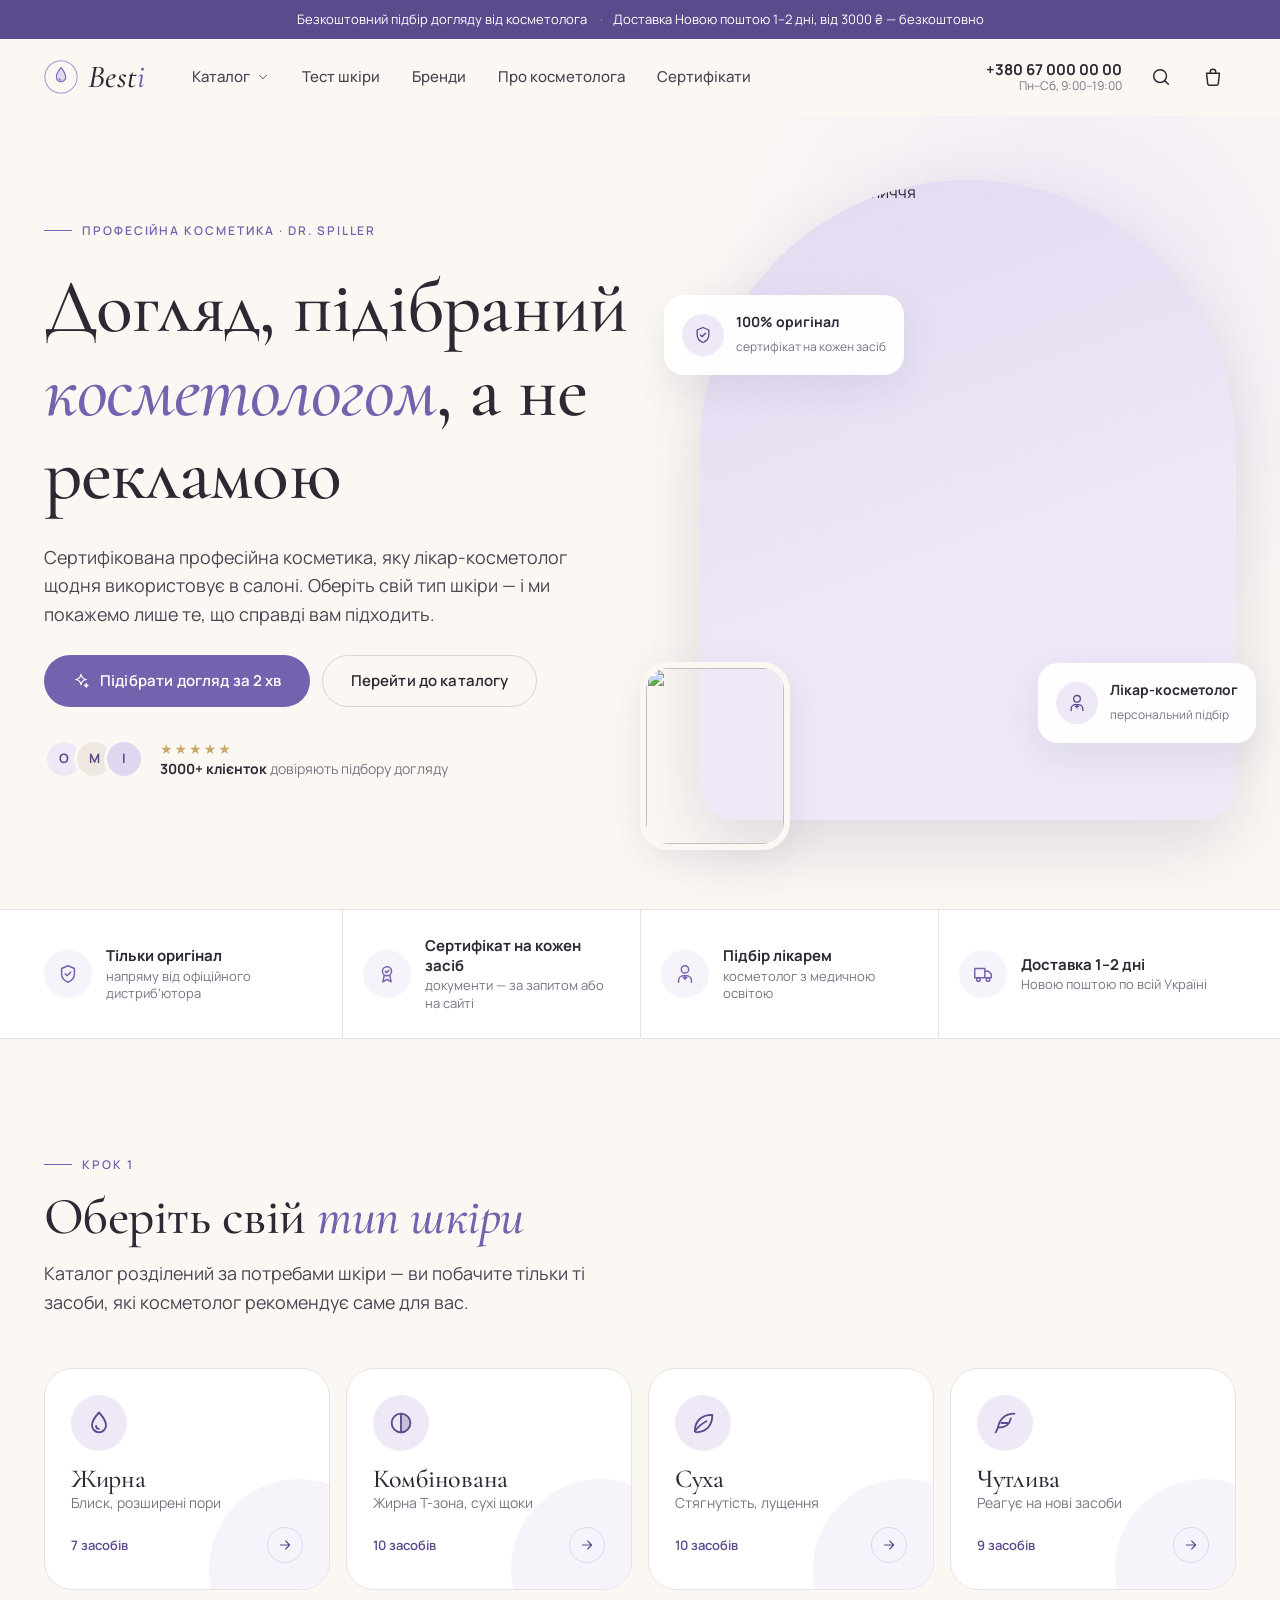
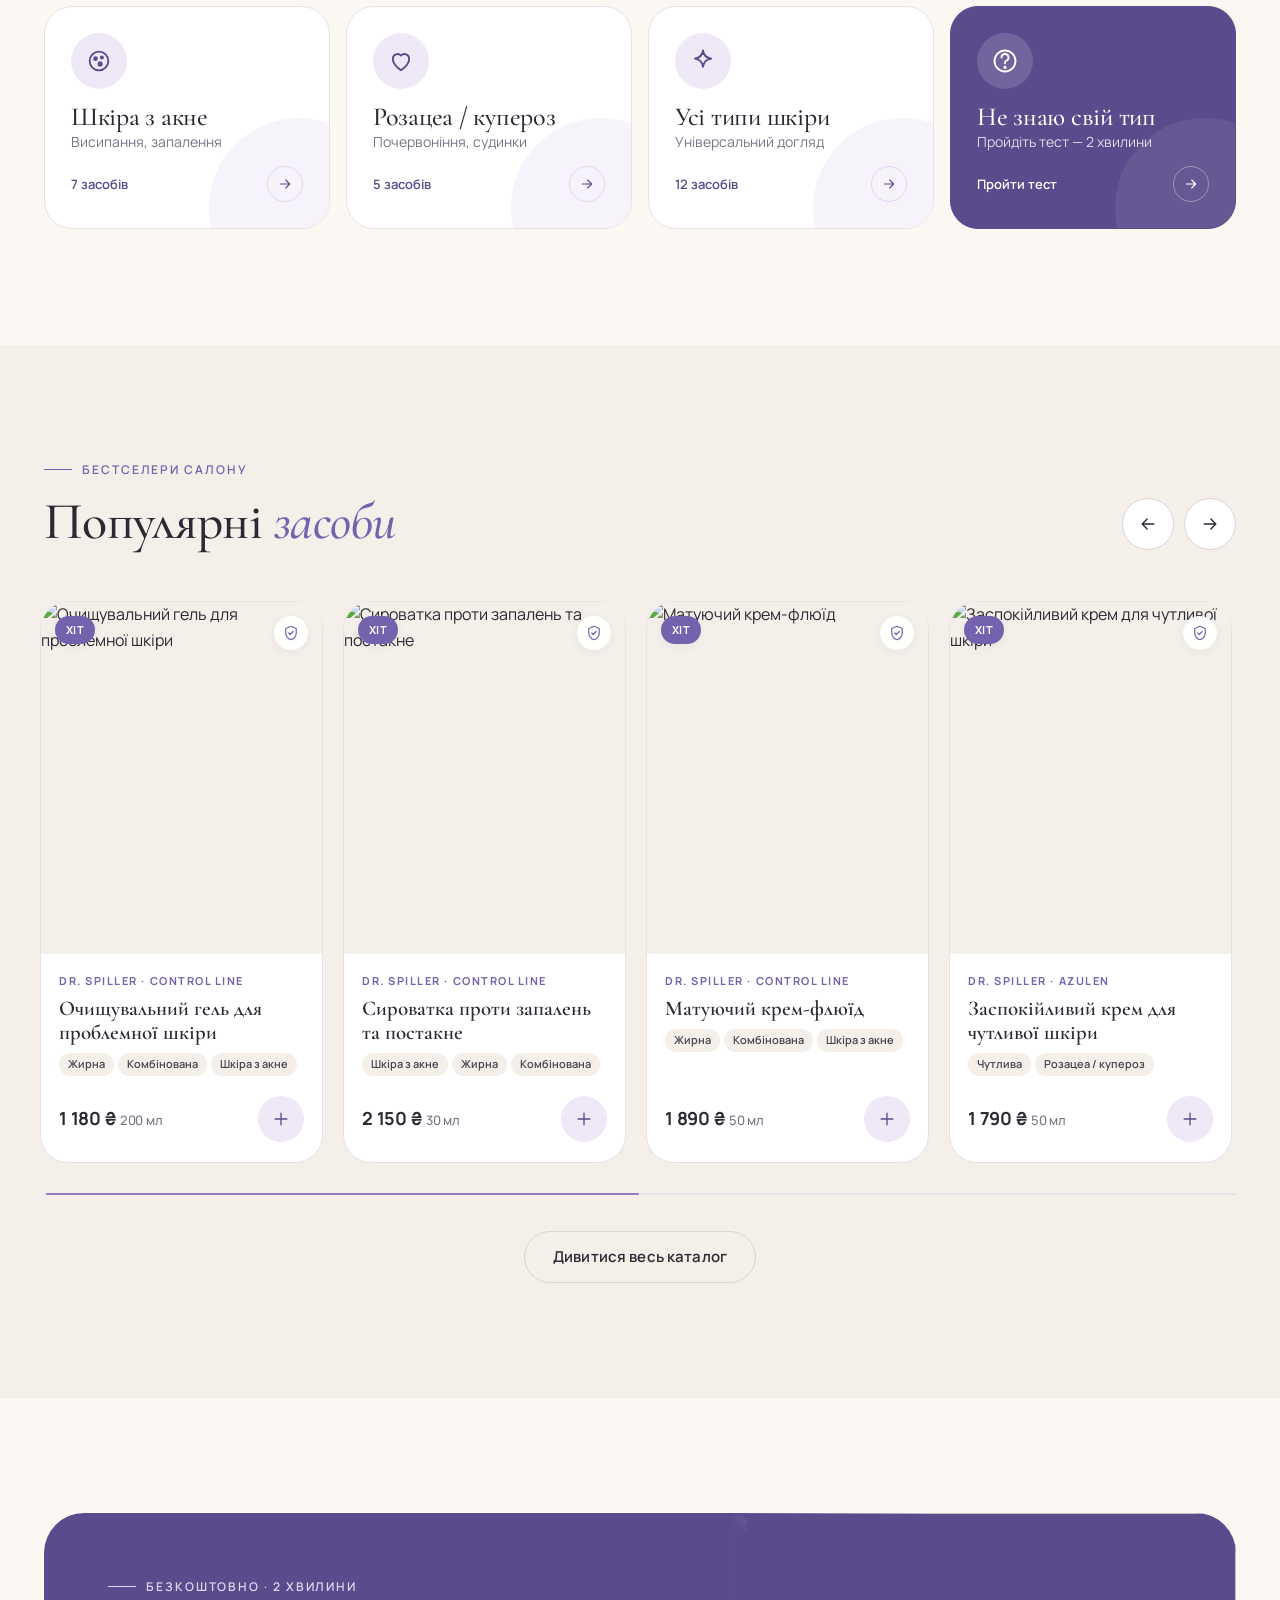
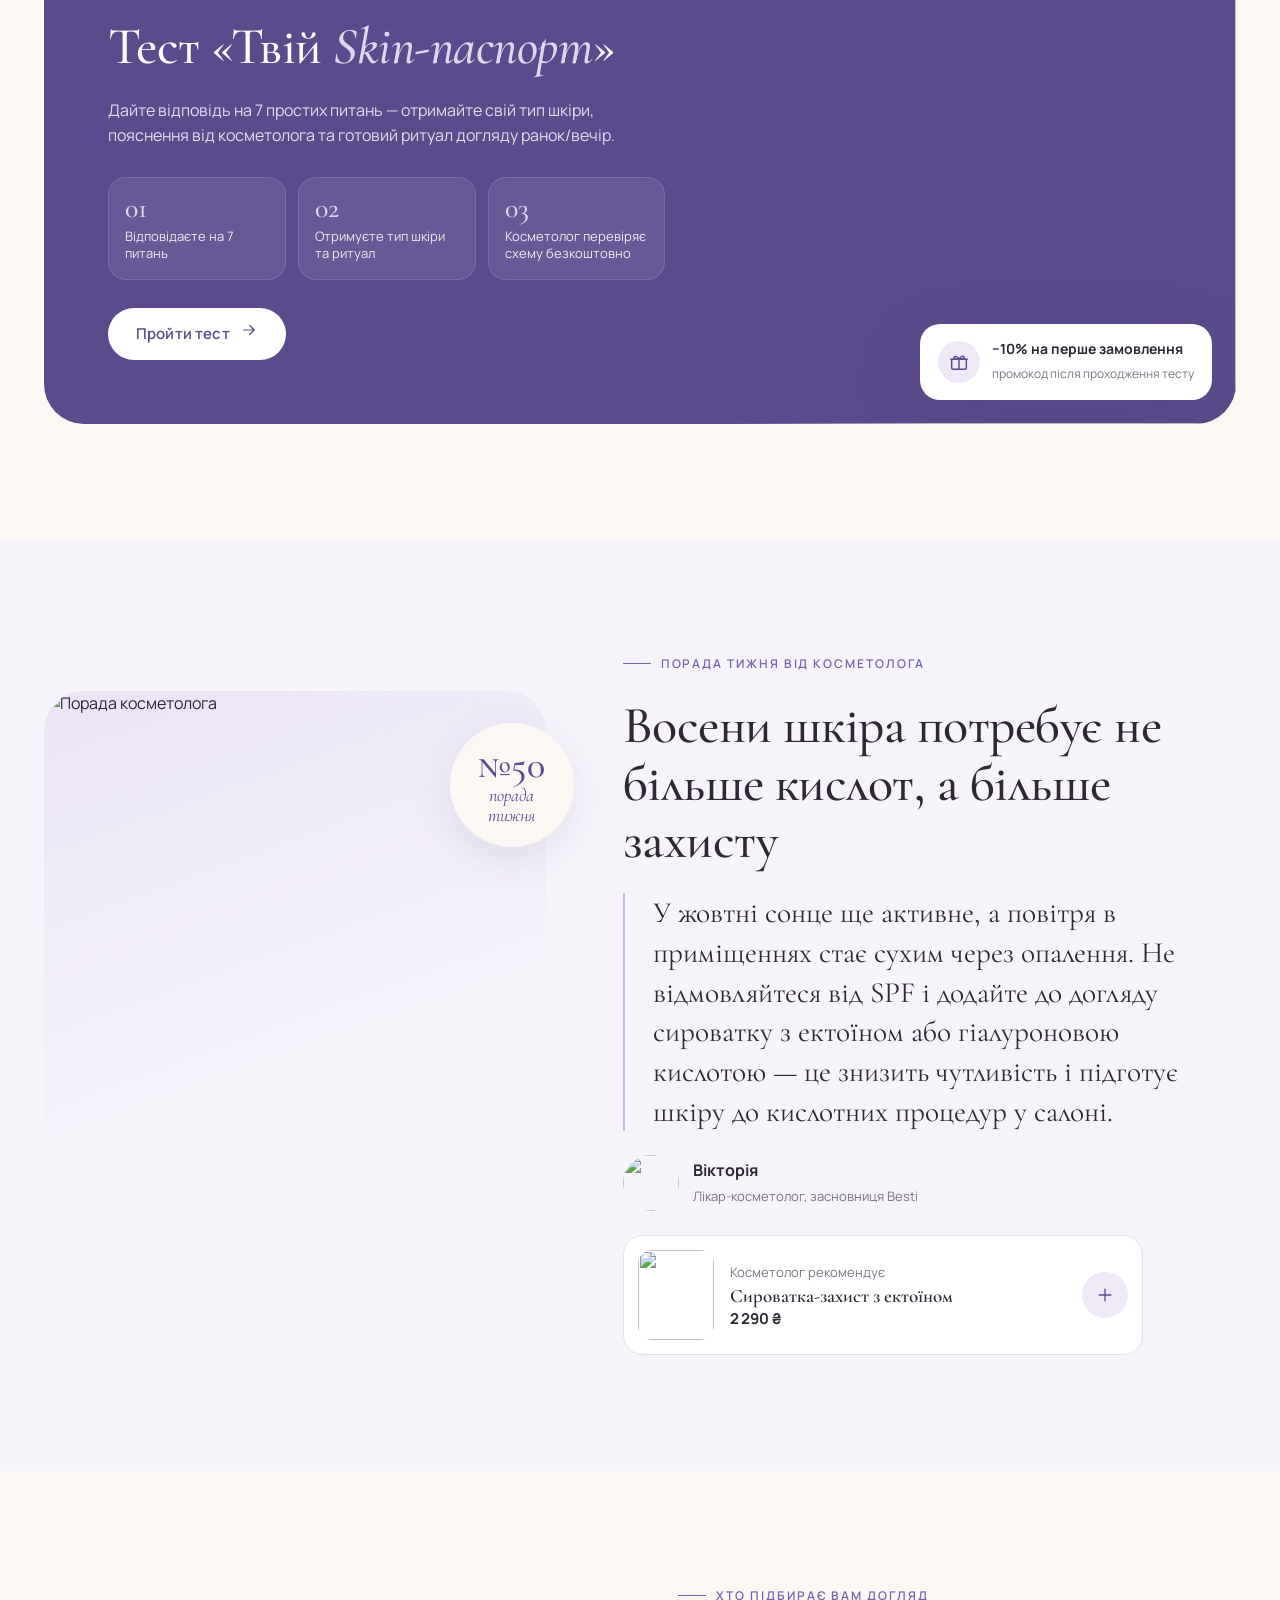
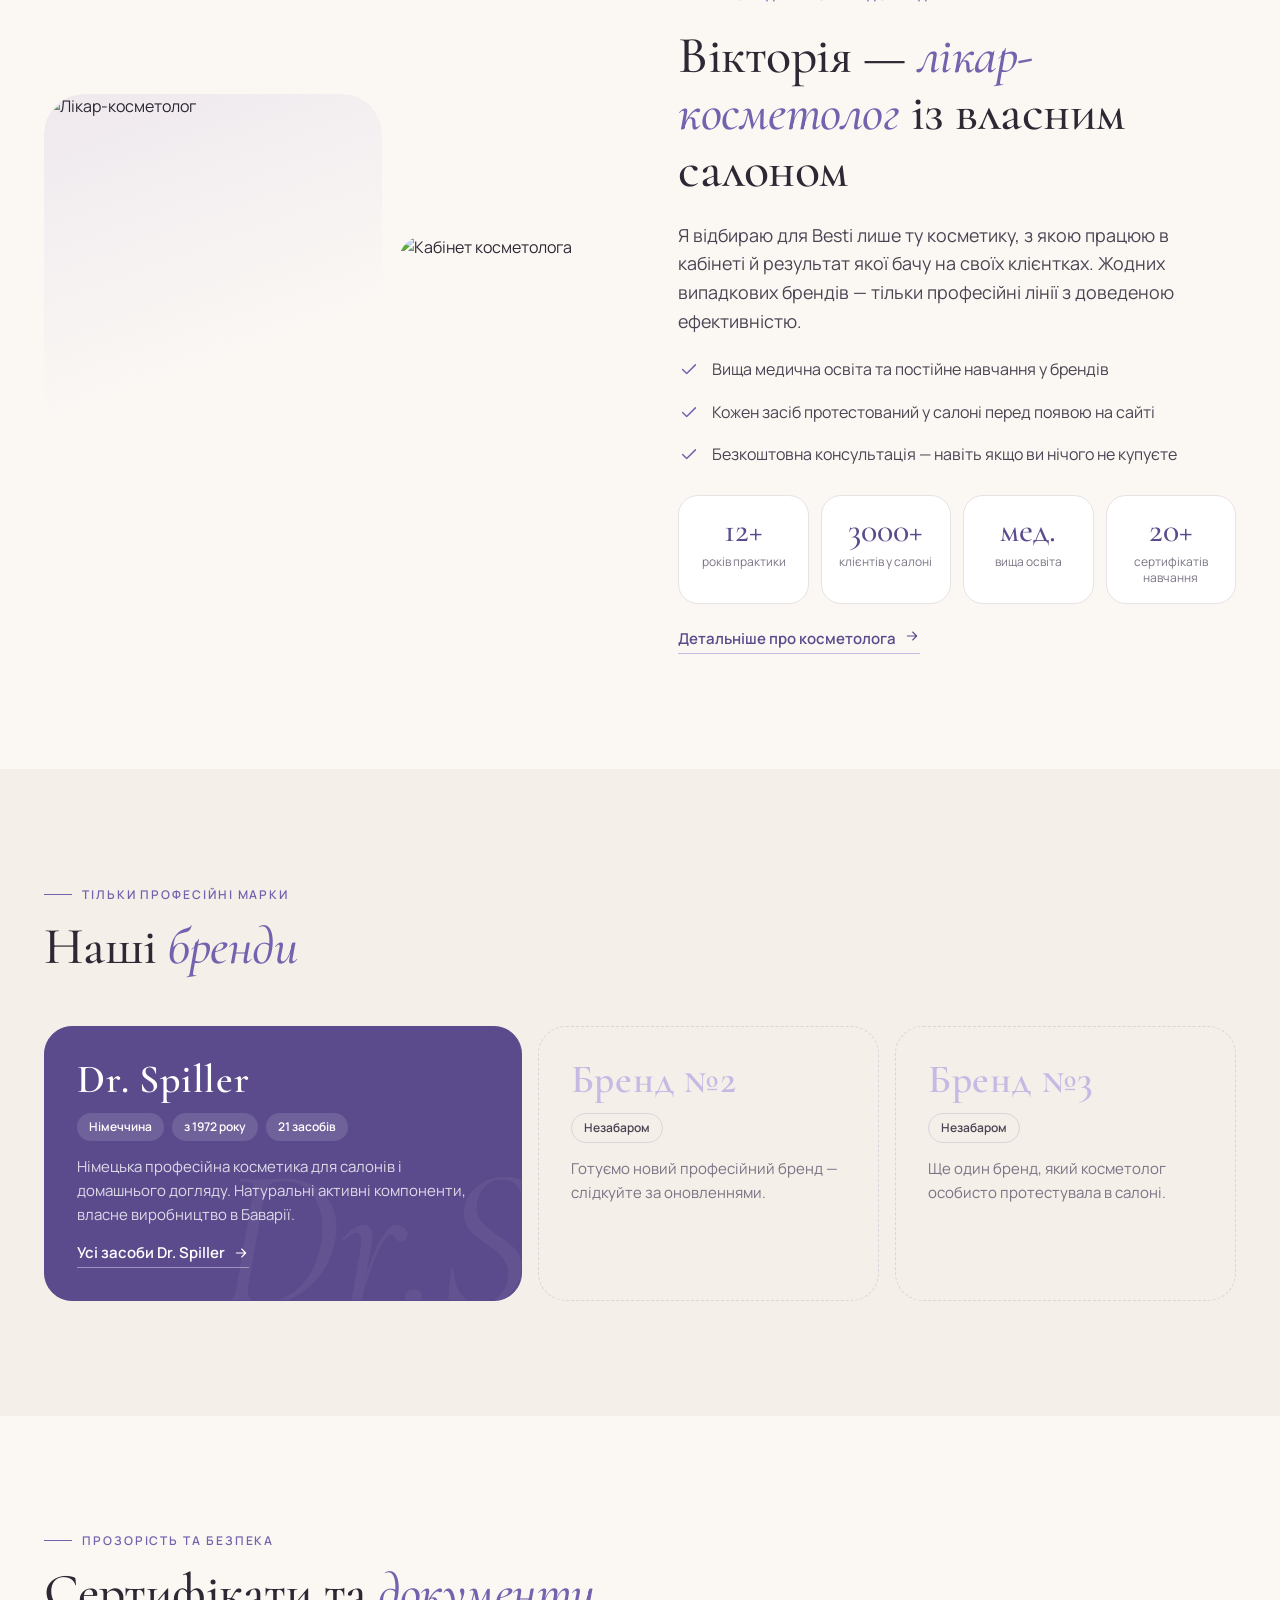
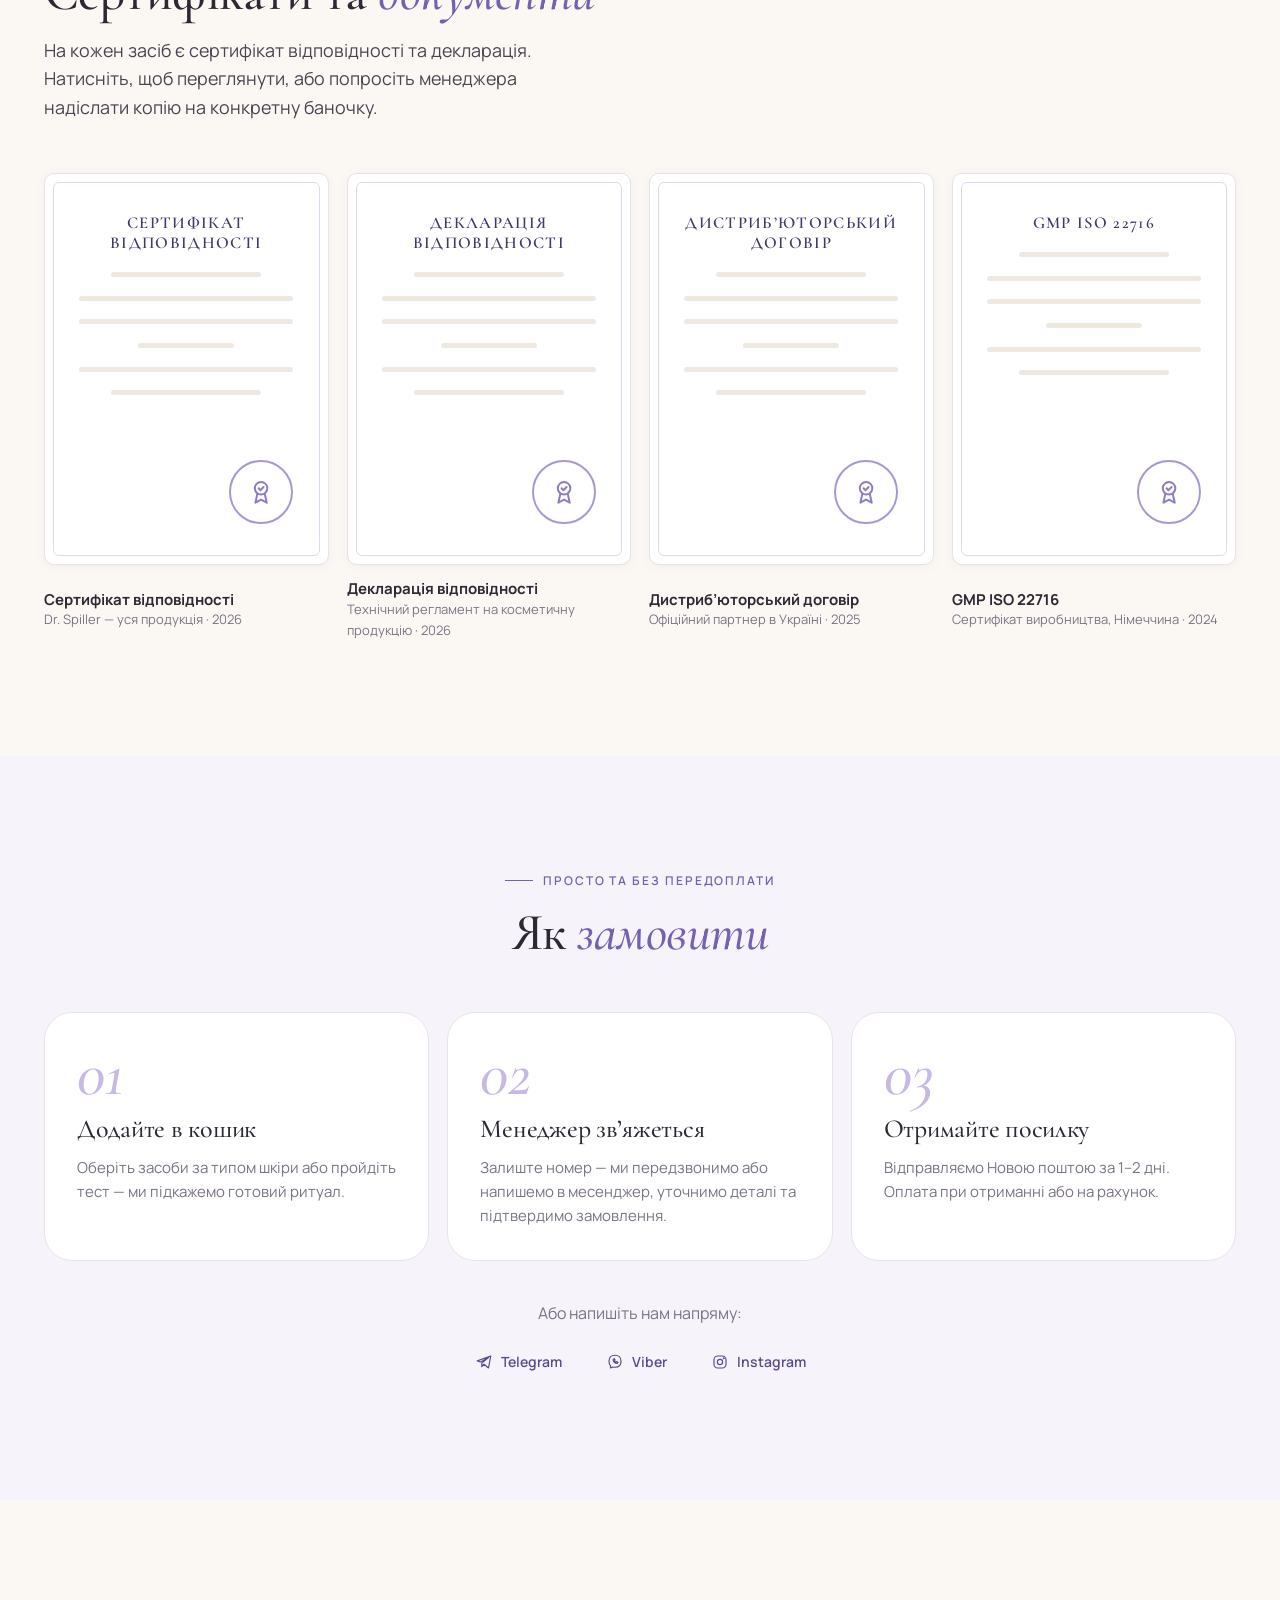
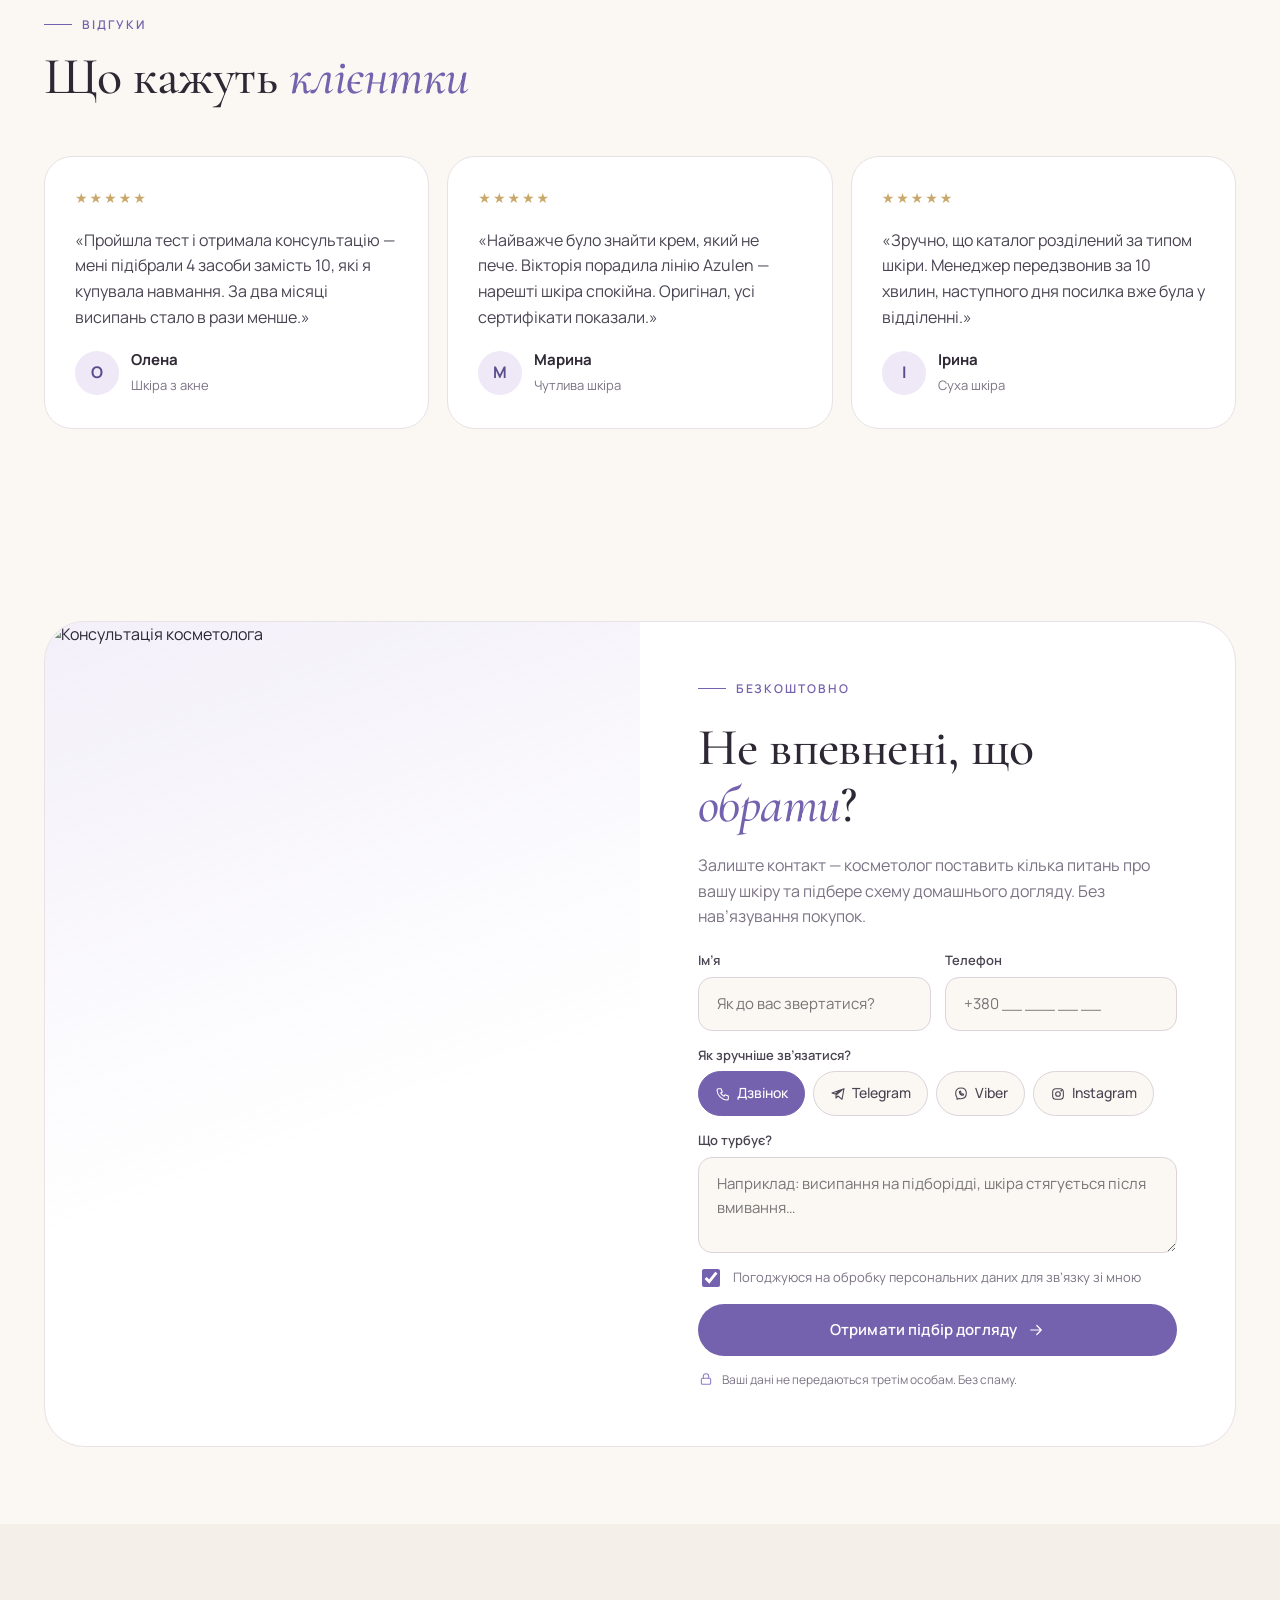
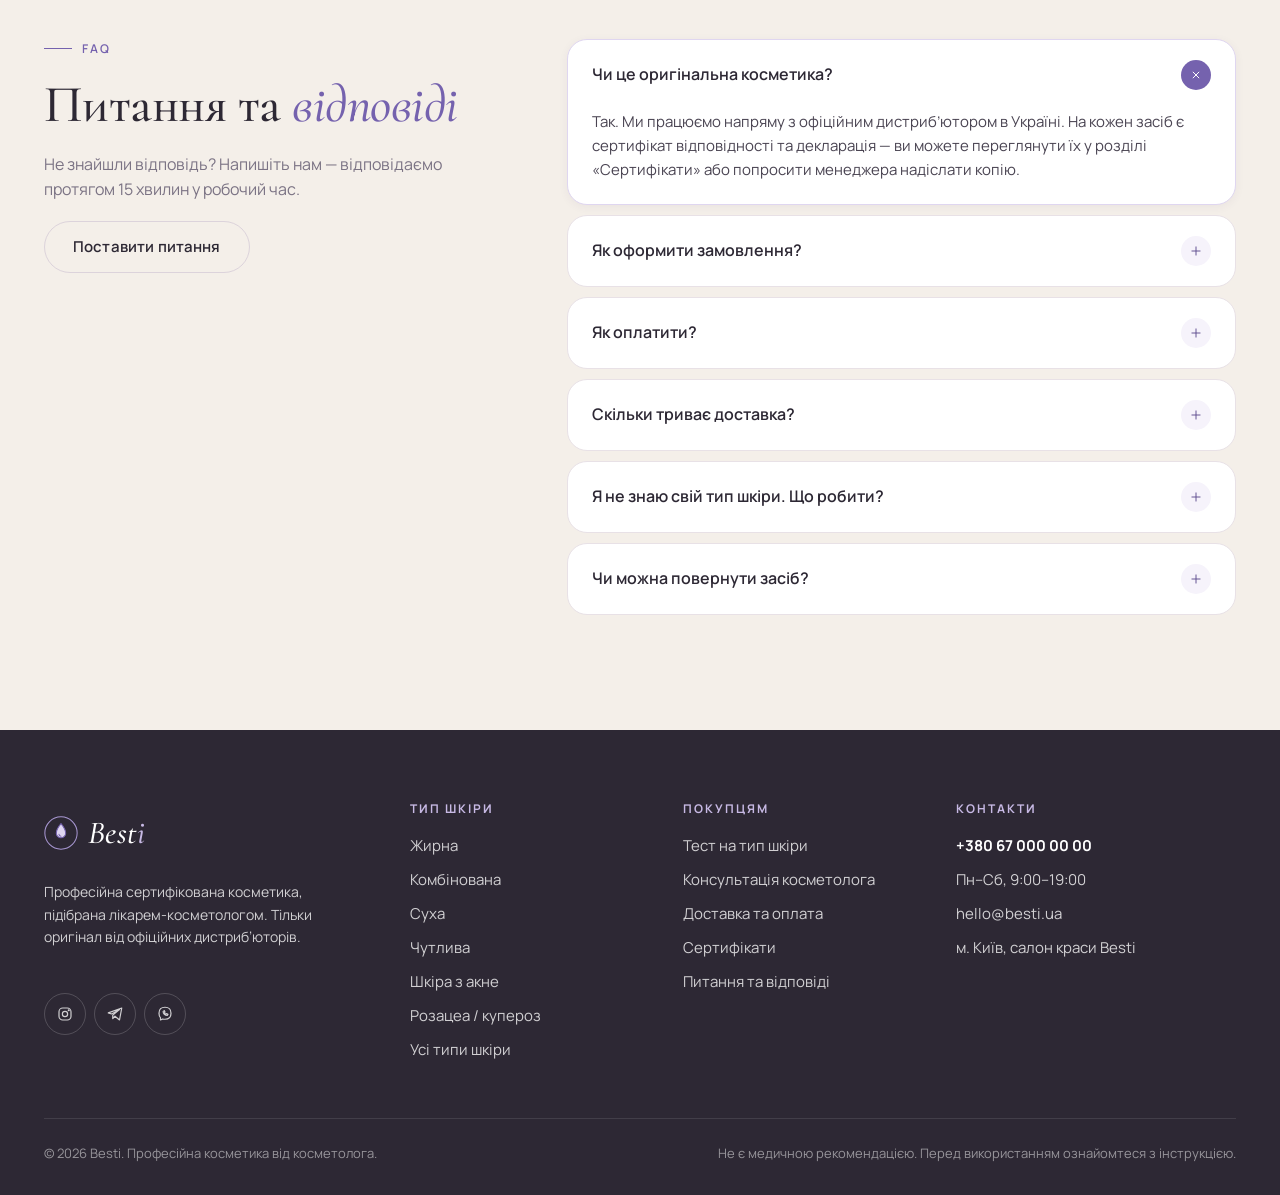
==== index.html @ 0375fc4d "Besti: перша версія сайту" ====
<!doctype html>
<html lang="uk">
<head>
  <meta charset="utf-8">
  <meta name="viewport" content="width=device-width, initial-scale=1, viewport-fit=cover">
  <title>Besti — професійна косметика, підібрана косметологом</title>
  <meta name="description" content="Сертифікована професійна косметика Dr. Spiller з підбором від лікаря-косметолога. Догляд для жирної, сухої, чутливої шкіри, акне та розацеа. Безкоштовний тест на тип шкіри.">
  <meta name="theme-color" content="#FBF8F4">
  <link rel="icon" href="assets/img/favicon.svg" type="image/svg+xml">
  <link rel="preconnect" href="https://fonts.googleapis.com">
  <link rel="preconnect" href="https://fonts.gstatic.com" crossorigin>
  <link href="https://fonts.googleapis.com/css2?family=Cormorant+Garamond:ital,wght@0,500;0,600;1,500&family=Manrope:wght@400;500;600;700;800&display=swap" rel="stylesheet">
  <link rel="stylesheet" href="assets/css/styles.css">
</head>
<body data-page="home">
  <div id="site-header"></div>

  <main>
    <!-- HERO -->
    <section class="hero">
      <div class="container hero__grid">
        <div class="hero__text">
          <span class="eyebrow">Професійна косметика · Dr. Spiller</span>
          <h1>Догляд, підібраний <em>косметологом</em>, а не рекламою</h1>
          <p class="lead">Сертифікована професійна косметика, яку лікар-косметолог щодня використовує в салоні. Оберіть свій тип шкіри — і ми покажемо лише те, що справді вам підходить.</p>
          <div class="hero__cta">
            <a class="btn" href="quiz.html" data-icon="spark">Підібрати догляд за 2 хв</a>
            <a class="btn btn--ghost" href="catalog.html">Перейти до каталогу</a>
          </div>
          <div class="hero__meta">
            <div class="avatars"><span>О</span><span>М</span><span>І</span></div>
            <p><span class="stars">★★★★★</span><br><b>3000+ клієнток</b> довіряють підбору догляду</p>
          </div>
        </div>
        <div class="hero__visual">
          <div class="hero__img tint"><img id="hero-img" alt="Догляд за шкірою обличчя" fetchpriority="high"></div>
          <div class="float-card float-card--1"><span class="ic" data-icon="shield"></span><div><b>100% оригінал</b><small>сертифікат на кожен засіб</small></div></div>
          <div class="float-card float-card--2"><span class="ic" data-icon="doctor"></span><div><b>Лікар-косметолог</b><small>персональний підбір</small></div></div>
          <div class="hero__mini"><img id="hero-mini" alt="" loading="lazy"></div>
        </div>
      </div>
    </section>

    <!-- TRUST -->
    <section class="trust">
      <div class="container trust__grid">
        <div class="trust__item"><span class="ic" data-icon="shield"></span><div><b>Тільки оригінал</b><small>напряму від офіційного дистриб’ютора</small></div></div>
        <div class="trust__item"><span class="ic" data-icon="cert"></span><div><b>Сертифікат на кожен засіб</b><small>документи — за запитом або на сайті</small></div></div>
        <div class="trust__item"><span class="ic" data-icon="doctor"></span><div><b>Підбір лікарем</b><small>косметолог з медичною освітою</small></div></div>
        <div class="trust__item"><span class="ic" data-icon="truck"></span><div><b>Доставка 1–2 дні</b><small>Новою поштою по всій Україні</small></div></div>
      </div>
    </section>

    <!-- SKIN TYPES -->
    <section class="section" id="skin">
      <div class="container">
        <div class="section-head reveal">
          <div>
            <span class="eyebrow">Крок 1</span>
            <h2>Оберіть свій <em>тип шкіри</em></h2>
            <p class="lead">Каталог розділений за потребами шкіри — ви побачите тільки ті засоби, які косметолог рекомендує саме для вас.</p>
          </div>
        </div>
        <div class="skins reveal" id="skins"></div>
      </div>
    </section>

    <!-- POPULAR -->
    <section class="section section--cream">
      <div class="container slider" id="popular">
        <div class="section-head reveal">
          <div>
            <span class="eyebrow">Бестселери салону</span>
            <h2>Популярні <em>засоби</em></h2>
          </div>
          <div class="slider__nav">
            <button class="round-btn" data-prev aria-label="Назад" data-icon="arrowL"></button>
            <button class="round-btn" data-next aria-label="Вперед" data-icon="arrow"></button>
          </div>
        </div>
        <div class="slider__track reveal"></div>
        <div class="slider__progress"><span></span></div>
        <div style="text-align:center;margin-top:36px"><a class="btn btn--ghost" href="catalog.html">Дивитися весь каталог</a></div>
      </div>
    </section>

    <!-- QUIZ BANNER -->
    <section class="section">
      <div class="container">
        <div class="qbanner reveal">
          <div class="qbanner__text">
            <span class="eyebrow">Безкоштовно · 2 хвилини</span>
            <h2>Тест «Твій <em>Skin-паспорт</em>»</h2>
            <p>Дайте відповідь на 7 простих питань — отримайте свій тип шкіри, пояснення від косметолога та готовий ритуал догляду ранок/вечір.</p>
            <div class="qbanner__steps">
              <div><b>01</b><span>Відповідаєте на 7 питань</span></div>
              <div><b>02</b><span>Отримуєте тип шкіри та ритуал</span></div>
              <div><b>03</b><span>Косметолог перевіряє схему безкоштовно</span></div>
            </div>
            <div><a class="btn btn--light" href="quiz.html">Пройти тест <span data-icon="arrow"></span></a></div>
          </div>
          <div class="qbanner__media">
            <img id="quiz-img" alt="" loading="lazy">
            <div class="qbanner__gift"><span class="ic" data-icon="gift"></span><div><b>−10% на перше замовлення</b><small>промокод після проходження тесту</small></div></div>
          </div>
        </div>
      </div>
    </section>

    <!-- ADVICE OF THE WEEK -->
    <section class="section section--lav" id="advice">
      <div class="container advice">
        <div class="advice__media reveal">
          <div class="advice__img tint"><img id="advice-img" alt="Порада косметолога" loading="lazy"></div>
          <div class="advice__stamp"><span><b id="advice-week">№41</b>порада<br>тижня</span></div>
        </div>
        <div class="advice__text reveal">
          <span class="eyebrow">Порада тижня від косметолога</span>
          <h2 id="advice-title"></h2>
          <p class="advice__quote" id="advice-text"></p>
          <div class="advice__author"><img id="advice-avatar" alt=""><div><b id="advice-name"></b><small id="advice-role"></small></div></div>
          <div class="mini-product" id="advice-product"></div>
        </div>
      </div>
    </section>

    <!-- ABOUT -->
    <section class="section" id="about">
      <div class="container about">
        <div class="about__media reveal">
          <div class="main tint"><img id="about-img" alt="Лікар-косметолог" loading="lazy"></div>
          <div class="side"><img id="about-img2" alt="Кабінет косметолога" loading="lazy"></div>
        </div>
        <div class="about__text reveal">
          <span class="eyebrow">Хто підбирає вам догляд</span>
          <h2><span id="about-name"></span> — <em>лікар-косметолог</em> із власним салоном</h2>
          <p class="lead">Я відбираю для Besti лише ту косметику, з якою працюю в кабінеті й результат якої бачу на своїх клієнтках. Жодних випадкових брендів — тільки професійні лінії з доведеною ефективністю.</p>
          <ul class="checklist">
            <li><span data-icon="check"></span>Вища медична освіта та постійне навчання у брендів</li>
            <li><span data-icon="check"></span>Кожен засіб протестований у салоні перед появою на сайті</li>
            <li><span data-icon="check"></span>Безкоштовна консультація — навіть якщо ви нічого не купуєте</li>
          </ul>
          <div class="facts" id="facts"></div>
          <div><a class="link" href="about.html">Детальніше про косметолога <span data-icon="arrow"></span></a></div>
        </div>
      </div>
    </section>

    <!-- BRANDS -->
    <section class="section section--cream" id="brands">
      <div class="container">
        <div class="section-head reveal">
          <div>
            <span class="eyebrow">Тільки професійні марки</span>
            <h2>Наші <em>бренди</em></h2>
          </div>
        </div>
        <div class="brands reveal" id="brand-list"></div>
      </div>
    </section>

    <!-- CERTIFICATES -->
    <section class="section" id="certificates">
      <div class="container">
        <div class="section-head reveal">
          <div>
            <span class="eyebrow">Прозорість та безпека</span>
            <h2>Сертифікати та <em>документи</em></h2>
            <p class="lead">На кожен засіб є сертифікат відповідності та декларація. Натисніть, щоб переглянути, або попросіть менеджера надіслати копію на конкретну баночку.</p>
          </div>
        </div>
        <div class="certs reveal" id="certs"></div>
      </div>
    </section>

    <!-- HOW TO ORDER -->
    <section class="section section--lav">
      <div class="container">
        <div class="section-head section-head--center reveal">
          <div>
            <span class="eyebrow">Просто та без передоплати</span>
            <h2>Як <em>замовити</em></h2>
          </div>
        </div>
        <div class="steps reveal">
          <div class="step"><span class="step__n">01</span><h3>Додайте в кошик</h3><p>Оберіть засоби за типом шкіри або пройдіть тест — ми підкажемо готовий ритуал.</p></div>
          <div class="step"><span class="step__n">02</span><h3>Менеджер зв’яжеться</h3><p>Залиште номер — ми передзвонимо або напишемо в месенджер, уточнимо деталі та підтвердимо замовлення.</p></div>
          <div class="step"><span class="step__n">03</span><h3>Отримайте посилку</h3><p>Відправляємо Новою поштою за 1–2 дні. Оплата при отриманні або на рахунок.</p></div>
        </div>
        <div class="reveal" style="display:flex;flex-direction:column;align-items:center;gap:14px;margin-top:40px">
          <p class="muted">Або напишіть нам напряму:</p>
          <div class="messengers" id="msgs"></div>
        </div>
      </div>
    </section>

    <!-- REVIEWS -->
    <section class="section">
      <div class="container">
        <div class="section-head reveal">
          <div>
            <span class="eyebrow">Відгуки</span>
            <h2>Що кажуть <em>клієнтки</em></h2>
          </div>
        </div>
        <div class="reviews reveal" id="reviews"></div>
      </div>
    </section>

    <!-- CONSULT -->
    <section class="section section--tight" id="consult">
      <div class="container">
        <div class="consult reveal">
          <div class="consult__media tint"><img id="consult-img" alt="Консультація косметолога" loading="lazy"></div>
          <div class="consult__form">
            <span class="eyebrow">Безкоштовно</span>
            <h2>Не впевнені, що <em>обрати</em>?</h2>
            <p class="muted">Залиште контакт — косметолог поставить кілька питань про вашу шкіру та підбере схему домашнього догляду. Без нав’язування покупок.</p>
            <div id="consult-form"></div>
          </div>
        </div>
      </div>
    </section>

    <!-- FAQ -->
    <section class="section section--cream" id="faq">
      <div class="container faq-wrap">
        <div class="reveal" style="display:grid;gap:18px;align-content:start">
          <span class="eyebrow">FAQ</span>
          <h2>Питання та <em>відповіді</em></h2>
          <p class="muted">Не знайшли відповідь? Напишіть нам — відповідаємо протягом 15 хвилин у робочий час.</p>
          <div><button class="btn btn--ghost" data-consult="Питання з FAQ">Поставити питання</button></div>
        </div>
        <div class="faq reveal" id="faq-list"></div>
      </div>
    </section>
  </main>

  <div id="site-footer"></div>

  <script src="assets/js/data.js"></script>
  <script src="assets/js/cart.js"></script>
  <script src="assets/js/leads.js"></script>
  <script src="assets/js/app.js"></script>
  <script src="assets/js/home.js"></script>
</body>
</html>
---- assets/css/styles.css ----
/* =========================================================
   BESTI — дизайн-система
   молочний + лавандовий акцент
   ========================================================= */
:root {
  --milk: #FBF8F4;
  --cream: #F4EFE9;
  --cream-2: #EFE8E0;
  --white: #FFFFFF;
  --lav-50: #F6F3FB;
  --lav-100: #EEE8F7;
  --lav-200: #DFD6F0;
  --lav-300: #C7B9E4;
  --lav-400: #A897D2;
  --lav-500: #8F7CC2;
  --lav-600: #7562AE;
  --lav-700: #5B4B8C;
  --lav-800: #433768;
  --ink: #2D2834;
  --ink-2: #4A4452;
  --muted: #7B7384;
  --line: #E8E1E6;
  --line-2: #DCD3DB;
  --ok: #5E8C6A;
  --err: #B5536A;

  --f-serif: 'Cormorant Garamond', 'Times New Roman', serif;
  --f-sans: 'Manrope', system-ui, -apple-system, 'Segoe UI', sans-serif;

  --r-sm: 12px;
  --r: 20px;
  --r-lg: 28px;
  --r-xl: 40px;
  --shadow-sm: 0 2px 10px rgba(67, 55, 104, .06);
  --shadow: 0 12px 40px rgba(67, 55, 104, .10);
  --shadow-lg: 0 24px 70px rgba(67, 55, 104, .16);
  --ease: cubic-bezier(.22, .61, .36, 1);
  --container: 1240px;
  --gutter: 24px;
  --header-h: 76px;
}

*,
*::before,
*::after { box-sizing: border-box; }

html { -webkit-text-size-adjust: 100%; scroll-behavior: smooth; }

body {
  margin: 0;
  background: var(--milk);
  color: var(--ink);
  font-family: var(--f-sans);
  font-size: 16px;
  line-height: 1.6;
  -webkit-font-smoothing: antialiased;
  overflow-x: hidden;
}

img { max-width: 100%; display: block; }
a { color: inherit; text-decoration: none; }
button { font: inherit; color: inherit; cursor: pointer; background: none; border: 0; padding: 0; }
input, select, textarea { font: inherit; color: inherit; }
::selection { background: var(--lav-200); }

:focus-visible { outline: 2px solid var(--lav-500); outline-offset: 3px; border-radius: 6px; }

.container { width: 100%; max-width: var(--container); margin: 0 auto; padding: 0 var(--gutter); }

/* ---------- Typography ---------- */
h1, h2, h3, h4 { font-family: var(--f-serif); font-weight: 500; line-height: 1.1; margin: 0; letter-spacing: -.01em; color: var(--ink); }
h1 { font-size: clamp(40px, 6vw, 76px); }
h2 { font-size: clamp(32px, 4.2vw, 52px); }
h3 { font-size: clamp(22px, 2.2vw, 28px); }
h1 em, h2 em, h3 em { font-style: italic; color: var(--lav-600); font-weight: 500; }
p { margin: 0; }

.eyebrow {
  display: inline-flex; align-items: center; gap: 10px;
  font-size: 12px; font-weight: 600; letter-spacing: .16em; text-transform: uppercase;
  color: var(--lav-600);
}
.eyebrow::before { content: ''; width: 28px; height: 1px; background: currentColor; }
.lead { font-size: clamp(16px, 1.4vw, 18px); color: var(--ink-2); max-width: 560px; }
.muted { color: var(--muted); }

.section { padding: clamp(64px, 9vw, 120px) 0; }
.section--tight { padding: clamp(48px, 6vw, 80px) 0; }
.section--cream { background: var(--cream); }
.section--lav { background: var(--lav-50); }
.section-head { display: flex; align-items: end; justify-content: space-between; gap: 24px; margin-bottom: clamp(32px, 4vw, 56px); flex-wrap: wrap; }
.section-head > div:first-child { display: grid; gap: 14px; max-width: 640px; }
.section-head--center { justify-content: center; text-align: center; }
.section-head--center > div:first-child { justify-items: center; }

/* ---------- Buttons ---------- */
.btn {
  --bg: var(--lav-600); --fg: #fff;
  display: inline-flex; align-items: center; justify-content: center; gap: 10px;
  min-height: 52px; padding: 0 28px; border-radius: 999px;
  background: var(--bg); color: var(--fg);
  font-weight: 600; font-size: 15px; letter-spacing: .01em;
  transition: transform .25s var(--ease), box-shadow .25s var(--ease), background .25s;
  white-space: nowrap;
}
.btn:hover { background: var(--lav-700); box-shadow: 0 10px 30px rgba(117, 98, 174, .3); transform: translateY(-1px); }
.btn:active { transform: translateY(0); }
.btn svg { width: 18px; height: 18px; flex: none; }
.btn--ghost { --bg: transparent; --fg: var(--ink); border: 1px solid var(--line-2); }
.btn--ghost:hover { background: var(--white); border-color: var(--lav-300); box-shadow: var(--shadow-sm); }
.btn--light { --bg: #fff; --fg: var(--lav-700); }
.btn--light:hover { background: var(--lav-50); }
.btn--sm { min-height: 42px; padding: 0 20px; font-size: 14px; }
.btn--block { width: 100%; }
.btn[disabled] { opacity: .5; pointer-events: none; }

.link {
  display: inline-flex; align-items: center; gap: 8px;
  font-weight: 600; color: var(--lav-700); font-size: 15px;
  border-bottom: 1px solid var(--lav-300); padding-bottom: 2px;
  transition: gap .25s var(--ease), border-color .25s;
}
.link:hover { gap: 12px; border-color: var(--lav-600); }
.link svg { width: 16px; height: 16px; }

.chip {
  display: inline-flex; align-items: center; gap: 6px;
  padding: 6px 12px; border-radius: 999px;
  background: var(--lav-100); color: var(--lav-700);
  font-size: 12px; font-weight: 600; line-height: 1.3;
}
.chip svg { width: 14px; height: 14px; }
a.chip:hover { background: var(--lav-200); }
.chip--cream { background: var(--cream); color: var(--ink-2); }
.chip--outline { background: transparent; border: 1px solid var(--line-2); color: var(--ink-2); }

.icon { width: 22px; height: 22px; flex: none; }

/* ---------- Top bar & header ---------- */
.topbar {
  background: var(--lav-700); color: #fff; font-size: 13px;
  text-align: center; padding: 9px var(--gutter);
}
.topbar a { text-decoration: underline; text-underline-offset: 3px; }
.topbar .sep { opacity: .5; margin: 0 10px; }

.header {
  position: sticky; top: 0; z-index: 50;
  background: rgba(251, 248, 244, .86);
  backdrop-filter: saturate(160%) blur(16px);
  -webkit-backdrop-filter: saturate(160%) blur(16px);
  border-bottom: 1px solid transparent;
  transition: border-color .3s, box-shadow .3s;
}
.header.is-scrolled { border-color: var(--line); box-shadow: 0 6px 30px rgba(67, 55, 104, .05); }
.header__in { height: var(--header-h); display: flex; align-items: center; gap: 32px; }

.logo { display: inline-flex; align-items: center; gap: 10px; flex: none; }
.logo__mark { width: 34px; height: 34px; }
.logo__word { font-family: var(--f-serif); font-size: 32px; font-weight: 500; font-style: italic; letter-spacing: .01em; color: var(--ink); line-height: 1; }
.logo__word b { color: var(--lav-600); font-weight: 500; }

.nav { display: flex; align-items: center; gap: 4px; margin-right: auto; }
.nav__item { position: relative; }
.nav__link {
  display: inline-flex; align-items: center; gap: 6px;
  padding: 10px 14px; border-radius: 999px; font-size: 15px; font-weight: 500; color: var(--ink-2);
  transition: background .2s, color .2s;
}
.nav__link:hover, .nav__link.is-active { color: var(--lav-700); background: var(--lav-50); }
.nav__link svg { width: 14px; height: 14px; transition: transform .25s; }
.nav__item:hover .nav__link svg { transform: rotate(180deg); }

.mega {
  position: absolute; top: calc(100% + 10px); left: -20px;
  width: 640px; padding: 24px;
  background: #fff; border: 1px solid var(--line); border-radius: var(--r-lg);
  box-shadow: var(--shadow-lg);
  display: grid; grid-template-columns: 1.3fr 1fr; gap: 24px;
  opacity: 0; visibility: hidden; transform: translateY(8px);
  transition: opacity .25s, transform .25s var(--ease), visibility .25s;
}
.mega::before { content: ''; position: absolute; left: 0; right: 0; top: -12px; height: 12px; }
.nav__item:hover .mega, .nav__item:focus-within .mega { opacity: 1; visibility: visible; transform: none; }
.mega__title { font-size: 12px; text-transform: uppercase; letter-spacing: .14em; color: var(--muted); font-weight: 600; margin-bottom: 10px; }
.mega__list { display: grid; gap: 2px; }
.mega__list a { display: flex; align-items: center; gap: 12px; padding: 9px 10px; border-radius: 12px; font-size: 15px; transition: background .2s; }
.mega__list a:hover { background: var(--lav-50); color: var(--lav-700); }
.mega__list .ic { width: 34px; height: 34px; border-radius: 50%; background: var(--lav-50); display: grid; place-items: center; color: var(--lav-600); flex: none; }
.mega__list .ic svg { width: 18px; height: 18px; }
.mega__list small { display: block; color: var(--muted); font-size: 12px; line-height: 1.3; }
.mega__promo { border-radius: var(--r); overflow: hidden; position: relative; background: var(--lav-100); display: flex; flex-direction: column; justify-content: end; padding: 20px; min-height: 260px; color: #fff; }
.mega__promo img { position: absolute; inset: 0; width: 100%; height: 100%; object-fit: cover; }
.mega__promo::after { content: ''; position: absolute; inset: 0; background: linear-gradient(to top, rgba(67, 55, 104, .85), rgba(67, 55, 104, 0) 65%); }
.mega__promo > * { position: relative; z-index: 1; }
.mega__promo h4 { color: #fff; font-size: 24px; margin-bottom: 6px; }
.mega__promo p { font-size: 13px; opacity: .9; margin-bottom: 14px; }

.hdr-actions { display: flex; align-items: center; gap: 6px; }
.hdr-phone { display: flex; flex-direction: column; line-height: 1.2; margin-right: 10px; text-align: right; }
.hdr-phone a { font-weight: 700; font-size: 15px; }
.hdr-phone span { font-size: 12px; color: var(--muted); }
.icon-btn {
  position: relative; width: 46px; height: 46px; border-radius: 50%;
  display: grid; place-items: center; color: var(--ink);
  transition: background .2s, color .2s;
}
.icon-btn:hover { background: var(--lav-50); color: var(--lav-700); }
.icon-btn svg { width: 22px; height: 22px; }
.badge-count {
  position: absolute; top: 4px; right: 3px; min-width: 19px; height: 19px; padding: 0 5px;
  border-radius: 999px; background: var(--lav-600); color: #fff;
  font-size: 11px; font-weight: 700; display: grid; place-items: center;
  transform: scale(0); transition: transform .3s var(--ease);
}
.badge-count.is-on { transform: scale(1); }
.badge-count.bump { animation: bump .45s var(--ease); }
@keyframes bump { 40% { transform: scale(1.35); } }
.burger { display: none; }

/* ---------- Mobile drawer ---------- */
.drawer-backdrop {
  position: fixed; inset: 0; background: rgba(45, 40, 52, .35); z-index: 90;
  opacity: 0; visibility: hidden; transition: opacity .3s, visibility .3s;
}
.drawer-backdrop.is-open { opacity: 1; visibility: visible; }
.drawer {
  position: fixed; top: 0; bottom: 0; left: 0; z-index: 100;
  width: min(380px, 88vw); background: var(--milk);
  transform: translateX(-100%); transition: transform .35s var(--ease);
  display: flex; flex-direction: column; overflow-y: auto;
}
.drawer.is-open { transform: none; }
.drawer--right { left: auto; right: 0; transform: translateX(100%); }
.drawer__head { display: flex; align-items: center; justify-content: space-between; padding: 16px 20px; border-bottom: 1px solid var(--line); }
.drawer__body { padding: 20px; display: grid; gap: 24px; }
.drawer__nav a { display: flex; align-items: center; justify-content: space-between; padding: 14px 0; border-bottom: 1px solid var(--line); font-size: 17px; font-weight: 500; }
.drawer__skins { display: grid; grid-template-columns: 1fr 1fr; gap: 8px; }
.drawer__skins a { padding: 12px; border-radius: 14px; background: #fff; border: 1px solid var(--line); font-size: 14px; font-weight: 500; }
.drawer__contacts { display: grid; gap: 10px; font-size: 15px; }

/* ---------- Bottom tab bar (mobile) ---------- */
.tabbar {
  display: none;
  position: fixed; left: 0; right: 0; bottom: 0; z-index: 60;
  background: rgba(255, 255, 255, .94); backdrop-filter: blur(16px); -webkit-backdrop-filter: blur(16px);
  border-top: 1px solid var(--line);
  padding: 6px 8px calc(6px + env(safe-area-inset-bottom));
  grid-template-columns: repeat(5, 1fr);
}
.tabbar a, .tabbar button {
  position: relative; display: flex; flex-direction: column; align-items: center; gap: 2px;
  font-size: 11px; font-weight: 600; color: var(--muted); padding: 6px 0;
}
.tabbar svg { width: 22px; height: 22px; }
.tabbar .is-active { color: var(--lav-700); }
.tabbar .badge-count { top: 0; right: calc(50% - 22px); }
.tabbar__quiz { color: var(--lav-700) !important; }
.tabbar__quiz span.dot { width: 44px; height: 44px; margin-top: -22px; border-radius: 50%; background: var(--lav-600); color: #fff; display: grid; place-items: center; box-shadow: 0 8px 20px rgba(117, 98, 174, .35); border: 4px solid #fff; }
.tabbar__quiz span.dot svg { width: 20px; height: 20px; }

/* ---------- Search overlay ---------- */
.search {
  position: fixed; inset: 0; z-index: 110; background: rgba(251, 248, 244, .97);
  backdrop-filter: blur(10px); -webkit-backdrop-filter: blur(10px);
  opacity: 0; visibility: hidden; transition: opacity .3s, visibility .3s;
  overflow-y: auto;
}
.search.is-open { opacity: 1; visibility: visible; }
.search__in { max-width: 860px; margin: 0 auto; padding: clamp(24px, 6vh, 72px) var(--gutter) 60px; }
.search__bar { display: flex; align-items: center; gap: 12px; border-bottom: 1.5px solid var(--ink); padding-bottom: 12px; }
.search__bar svg { width: 26px; height: 26px; color: var(--lav-600); flex: none; }
.search__bar input { flex: 1; min-width: 0; border: 0; background: transparent; font-family: var(--f-serif); font-size: clamp(26px, 4vw, 40px); outline: none; }
.search__hints { display: flex; flex-wrap: wrap; gap: 8px; margin: 20px 0 28px; }
.search__hints button { padding: 8px 14px; border-radius: 999px; border: 1px solid var(--line-2); font-size: 14px; background: #fff; transition: border-color .2s, color .2s; }
.search__hints button:hover { border-color: var(--lav-400); color: var(--lav-700); }
.search__results { display: grid; gap: 6px; }
.search__item { display: flex; align-items: center; gap: 16px; padding: 10px; border-radius: 16px; transition: background .2s; }
.search__item:hover, .search__item.is-focus { background: #fff; box-shadow: var(--shadow-sm); }
.search__item img { width: 64px; height: 64px; border-radius: 12px; object-fit: cover; background: var(--cream); }
.search__item b { display: block; font-weight: 600; font-size: 15px; }
.search__item small { color: var(--muted); font-size: 13px; }
.search__item .price { margin-left: auto; font-weight: 700; white-space: nowrap; }
.search__empty { padding: 30px 0; color: var(--muted); }

/* ---------- Hero ---------- */
.hero { position: relative; padding: clamp(32px, 5vw, 64px) 0 clamp(56px, 7vw, 100px); overflow: hidden; }
.hero::before {
  content: ''; position: absolute; width: 760px; height: 760px; right: -160px; top: -200px; border-radius: 50%;
  background: radial-gradient(circle, var(--lav-100) 0%, rgba(238, 232, 247, 0) 70%); z-index: -1;
}
.hero__grid { display: grid; grid-template-columns: 1.05fr .95fr; gap: clamp(32px, 5vw, 72px); align-items: center; }
.hero__text { display: grid; gap: 26px; }
.hero__text h1 { max-width: 640px; }
.hero__cta { display: flex; gap: 12px; flex-wrap: wrap; }
.hero__meta { display: flex; align-items: center; gap: 16px; padding-top: 6px; }
.avatars { display: flex; }
.avatars span { width: 40px; height: 40px; border-radius: 50%; border: 3px solid var(--milk); margin-left: -10px; display: grid; place-items: center; font-weight: 700; font-size: 13px; color: var(--lav-700); background: var(--lav-100); }
.avatars span:first-child { margin-left: 0; }
.avatars span:nth-child(2) { background: var(--cream-2); }
.avatars span:nth-child(3) { background: var(--lav-200); }
.hero__meta p { font-size: 14px; color: var(--muted); line-height: 1.4; }
.hero__meta b { color: var(--ink); }
.stars { color: #C9A96B; letter-spacing: 2px; font-size: 14px; }

.hero__visual { position: relative; }
.hero__img {
  aspect-ratio: 5/6; max-height: 640px; width: 100%; border-radius: 300px 300px var(--r-xl) var(--r-xl); overflow: hidden; background: var(--lav-100);
  box-shadow: var(--shadow-lg);
}
.hero__img img { width: 100%; height: 100%; object-fit: cover; }
.tint { position: relative; }
.tint::after { content: ''; position: absolute; inset: 0; background: linear-gradient(160deg, rgba(199, 185, 228, .22), rgba(251, 248, 244, 0) 60%); pointer-events: none; mix-blend-mode: multiply; }
.float-card {
  position: absolute; background: rgba(255, 255, 255, .92); backdrop-filter: blur(10px); -webkit-backdrop-filter: blur(10px);
  border-radius: var(--r); box-shadow: var(--shadow); padding: 16px 18px; display: flex; align-items: center; gap: 12px;
  animation: floaty 6s ease-in-out infinite;
}
.float-card b { display: block; font-size: 14px; }
.float-card small { color: var(--muted); font-size: 12px; }
.float-card .ic { width: 42px; height: 42px; border-radius: 50%; background: var(--lav-100); color: var(--lav-700); display: grid; place-items: center; flex: none; }
.float-card .ic svg { width: 20px; height: 20px; }
.float-card--1 { left: -36px; top: 18%; }
.float-card--2 { right: -20px; bottom: 12%; animation-delay: -3s; }
.hero__mini { position: absolute; left: -60px; bottom: -30px; width: 150px; aspect-ratio: 4/5; border-radius: var(--r-lg); overflow: hidden; border: 6px solid var(--milk); box-shadow: var(--shadow); }
.hero__mini img { width: 100%; height: 100%; object-fit: cover; }
@keyframes floaty { 50% { transform: translateY(-10px); } }

/* ---------- Trust strip ---------- */
.trust { border-top: 1px solid var(--line); border-bottom: 1px solid var(--line); background: #fff; }
.trust__grid { display: grid; grid-template-columns: repeat(4, 1fr); }
.trust__item { display: flex; align-items: center; gap: 14px; padding: 26px 20px; border-left: 1px solid var(--line); }
.trust__item:first-child { border-left: 0; padding-left: 0; }
.trust__item .ic { width: 48px; height: 48px; border-radius: 50%; background: var(--lav-50); color: var(--lav-600); display: grid; place-items: center; flex: none; }
.trust__item b { display: block; font-size: 15px; line-height: 1.3; }
.trust__item small { color: var(--muted); font-size: 13px; line-height: 1.35; display: block; margin-top: 2px; }

/* ---------- Skin types ---------- */
.skins { display: grid; grid-template-columns: repeat(4, 1fr); gap: 16px; }
.skin-card {
  position: relative; display: flex; flex-direction: column; gap: 14px;
  padding: 26px; min-height: 220px; border-radius: var(--r-lg);
  background: #fff; border: 1px solid var(--line);
  transition: transform .35s var(--ease), box-shadow .35s var(--ease), border-color .35s, background .35s;
  overflow: hidden;
}
.skin-card::after {
  content: ''; position: absolute; width: 180px; height: 180px; right: -60px; bottom: -70px; border-radius: 50%;
  background: var(--lav-50); transition: transform .5s var(--ease), background .35s; z-index: 0;
}
.skin-card > * { position: relative; z-index: 1; }
.skin-card:hover { transform: translateY(-4px); box-shadow: var(--shadow); border-color: var(--lav-200); }
.skin-card:hover::after { transform: scale(1.5); background: var(--lav-100); }
.skin-card .ic { width: 56px; height: 56px; border-radius: 50%; background: var(--lav-100); color: var(--lav-700); display: grid; place-items: center; }
.skin-card .ic svg { width: 28px; height: 28px; }
.skin-card h3 { font-size: 26px; }
.skin-card p { font-size: 14px; color: var(--muted); line-height: 1.45; }
.skin-card .go { margin-top: auto; display: flex; align-items: center; justify-content: space-between; font-size: 13px; font-weight: 600; color: var(--lav-700); }
.skin-card .go span.arr { width: 36px; height: 36px; border-radius: 50%; border: 1px solid var(--lav-200); display: grid; place-items: center; transition: background .3s, color .3s; }
.skin-card:hover .go span.arr { background: var(--lav-600); color: #fff; border-color: var(--lav-600); }
.skin-card .go svg { width: 16px; height: 16px; }
.skin-card--quiz { background: var(--lav-700); border-color: var(--lav-700); color: #fff; }
.skin-card--quiz h3, .skin-card--quiz .go { color: #fff; }
.skin-card--quiz p { color: rgba(255, 255, 255, .8); }
.skin-card--quiz::after { background: rgba(255, 255, 255, .07); }
.skin-card--quiz:hover::after { background: rgba(255, 255, 255, .1); }
.skin-card--quiz .ic { background: rgba(255, 255, 255, .14); color: #fff; }
.skin-card--quiz .go span.arr { border-color: rgba(255, 255, 255, .35); }
.skin-card--quiz:hover .go span.arr { background: #fff; color: var(--lav-700); }

/* ---------- Product card ---------- */
.pgrid { display: grid; grid-template-columns: repeat(4, 1fr); gap: 20px; }
.pcard { position: relative; display: flex; flex-direction: column; background: #fff; border-radius: var(--r-lg); border: 1px solid var(--line); overflow: hidden; transition: box-shadow .35s var(--ease), transform .35s var(--ease), border-color .35s; }
.pcard:hover { box-shadow: var(--shadow); transform: translateY(-3px); border-color: var(--lav-200); }
.pcard__media { position: relative; aspect-ratio: 4/5; background: var(--cream); overflow: hidden; display: block; }
.pcard__media img { width: 100%; height: 100%; object-fit: cover; transition: transform .8s var(--ease); }
.pcard:hover .pcard__media img { transform: scale(1.05); }
.pcard__badges { position: absolute; top: 14px; left: 14px; display: flex; flex-direction: column; gap: 6px; align-items: flex-start; z-index: 1; }
.pbadge { padding: 5px 11px; border-radius: 999px; font-size: 11px; font-weight: 700; letter-spacing: .04em; text-transform: uppercase; background: #fff; color: var(--lav-700); box-shadow: var(--shadow-sm); }
.pbadge--hit { background: var(--lav-600); color: #fff; }
.pcard__cert { position: absolute; right: 14px; top: 14px; z-index: 1; width: 34px; height: 34px; border-radius: 50%; background: rgba(255, 255, 255, .92); color: var(--lav-600); display: grid; place-items: center; box-shadow: var(--shadow-sm); }
.pcard__cert svg { width: 18px; height: 18px; }
.pcard__body { display: flex; flex-direction: column; gap: 8px; padding: 18px 18px 20px; flex: 1; }
.pcard__brand { font-size: 11px; font-weight: 700; letter-spacing: .14em; text-transform: uppercase; color: var(--lav-600); }
.pcard__name { font-family: var(--f-serif); font-size: 21px; line-height: 1.15; font-weight: 600; color: var(--ink); }
.pcard__name:hover { color: var(--lav-700); }
.pcard__skins { display: flex; flex-wrap: wrap; gap: 4px; }
.pcard__skins .chip { font-size: 11px; padding: 4px 9px; }
.pcard__foot { display: flex; align-items: center; justify-content: space-between; gap: 10px; margin-top: auto; padding-top: 10px; }
.price { font-weight: 700; font-size: 18px; letter-spacing: -.01em; }
.price small { font-weight: 500; color: var(--muted); font-size: 13px; margin-left: 4px; }
.add-btn { width: 46px; height: 46px; border-radius: 50%; background: var(--lav-100); color: var(--lav-700); display: grid; place-items: center; transition: background .25s, color .25s, transform .25s; flex: none; }
.add-btn:hover { background: var(--lav-600); color: #fff; }
.add-btn.is-added { background: var(--lav-600); color: #fff; }
.add-btn svg { width: 20px; height: 20px; }

/* Slider */
.slider { position: relative; }
.slider__track {
  display: grid; grid-auto-flow: column; grid-auto-columns: calc((100% - 60px) / 4); gap: 20px;
  overflow-x: auto; scroll-snap-type: x mandatory; scroll-behavior: smooth;
  padding: 4px 4px 20px; margin: -4px -4px 0; scrollbar-width: none;
}
.slider__track::-webkit-scrollbar { display: none; }
.slider__track > * { scroll-snap-align: start; }
.slider__nav { display: flex; gap: 10px; }
.round-btn { width: 52px; height: 52px; border-radius: 50%; border: 1px solid var(--line-2); display: grid; place-items: center; transition: background .2s, border-color .2s, color .2s; background: #fff; }
.round-btn:hover { background: var(--lav-600); border-color: var(--lav-600); color: #fff; }
.round-btn svg { width: 20px; height: 20px; }
.slider__progress { height: 2px; background: var(--line); border-radius: 2px; margin-top: 10px; overflow: hidden; }
.slider__progress span { display: block; height: 100%; width: 25%; background: var(--lav-500); border-radius: 2px; transition: transform .2s; }

/* ---------- Quiz banner ---------- */
.qbanner {
  position: relative; border-radius: var(--r-xl); overflow: hidden;
  background: var(--lav-700); color: #fff;
  display: grid; grid-template-columns: 1.15fr .85fr; min-height: 460px;
}
.qbanner__text { padding: clamp(32px, 5vw, 72px); display: grid; gap: 22px; align-content: center; position: relative; z-index: 1; }
.qbanner__text h2 { color: #fff; }
.qbanner__text h2 em { color: var(--lav-200); }
.qbanner__text .eyebrow { color: var(--lav-200); }
.qbanner__text p { color: rgba(255, 255, 255, .82); max-width: 520px; }
.qbanner__steps { display: grid; grid-template-columns: repeat(3, 1fr); gap: 12px; margin: 6px 0; }
.qbanner__steps div { padding: 16px; border-radius: 18px; background: rgba(255, 255, 255, .08); border: 1px solid rgba(255, 255, 255, .12); }
.qbanner__steps b { font-family: var(--f-serif); font-size: 28px; font-weight: 500; color: var(--lav-200); display: block; line-height: 1; margin-bottom: 6px; }
.qbanner__steps span { font-size: 13px; line-height: 1.35; display: block; color: rgba(255, 255, 255, .88); }
.qbanner__media { position: relative; }
.qbanner__media img { position: absolute; inset: 0; width: 100%; height: 100%; object-fit: cover; }
.qbanner__media::before { content: ''; position: absolute; inset: 0; z-index: 1; background: linear-gradient(90deg, var(--lav-700), rgba(91, 75, 140, 0) 40%); }
.qbanner__gift { position: absolute; z-index: 2; right: 24px; bottom: 24px; background: #fff; color: var(--ink); border-radius: var(--r); padding: 14px 18px; display: flex; gap: 12px; align-items: center; box-shadow: var(--shadow-lg); }
.qbanner__gift .ic { width: 42px; height: 42px; border-radius: 50%; background: var(--lav-100); color: var(--lav-700); display: grid; place-items: center; }
.qbanner__gift b { display: block; font-size: 14px; }
.qbanner__gift small { color: var(--muted); font-size: 12px; }

/* ---------- Advice of week ---------- */
.advice { display: grid; grid-template-columns: .9fr 1.1fr; gap: clamp(32px, 6vw, 88px); align-items: center; }
.advice__media { position: relative; }
.advice__img { aspect-ratio: 4/5; border-radius: var(--r-xl); overflow: hidden; }
.advice__img img { width: 100%; height: 100%; object-fit: cover; }
.advice__stamp {
  position: absolute; right: -28px; top: 32px; width: 124px; height: 124px; border-radius: 50%;
  background: var(--milk); display: grid; place-items: center; text-align: center; box-shadow: var(--shadow);
  font-family: var(--f-serif); font-style: italic; font-size: 18px; line-height: 1.1; color: var(--lav-700);
}
.advice__stamp b { display: block; font-size: 38px; font-style: normal; font-weight: 500; }
.advice__text { display: grid; gap: 24px; }
.advice__quote { font-family: var(--f-serif); font-size: clamp(22px, 2.3vw, 30px); line-height: 1.35; color: var(--ink); position: relative; padding-left: 28px; border-left: 2px solid var(--lav-300); }
.advice__author { display: flex; align-items: center; gap: 14px; }
.advice__author img { width: 56px; height: 56px; border-radius: 50%; object-fit: cover; object-position: top; }
.advice__author b { display: block; }
.advice__author small { color: var(--muted); font-size: 13px; }
.mini-product { display: flex; align-items: center; gap: 16px; padding: 14px; background: #fff; border-radius: var(--r); border: 1px solid var(--line); max-width: 520px; }
.mini-product img { width: 76px; height: 90px; object-fit: cover; border-radius: 14px; flex: none; }
.mini-product > div { flex: 1; min-width: 0; }
.mini-product b { font-family: var(--f-serif); font-size: 19px; line-height: 1.15; display: block; font-weight: 600; }
.mini-product small { color: var(--muted); font-size: 13px; }

/* ---------- About cosmetologist ---------- */
.about { display: grid; grid-template-columns: 1fr 1fr; gap: clamp(32px, 6vw, 88px); align-items: center; }
.about__media { position: relative; display: grid; grid-template-columns: 1fr .6fr; gap: 16px; align-items: end; }
.about__media .main { aspect-ratio: 3/4; border-radius: var(--r-xl); overflow: hidden; }
.about__media .main img, .about__media .side img { width: 100%; height: 100%; object-fit: cover; }
.about__media .side { aspect-ratio: 3/4; border-radius: var(--r-lg); overflow: hidden; margin-bottom: 40px; }
.about__text { display: grid; gap: 22px; }
.facts { display: grid; grid-template-columns: repeat(4, 1fr); gap: 12px; }
.fact { padding: 18px 14px; border-radius: var(--r); background: #fff; border: 1px solid var(--line); text-align: center; }
.fact b { display: block; font-family: var(--f-serif); font-size: 34px; line-height: 1; font-weight: 500; color: var(--lav-700); margin-bottom: 6px; }
.fact span { font-size: 12px; color: var(--muted); line-height: 1.3; display: block; }
.checklist { list-style: none; padding: 0; margin: 0; display: grid; gap: 12px; }
.checklist li { display: flex; gap: 12px; align-items: flex-start; color: var(--ink-2); }
.checklist li svg { width: 22px; height: 22px; flex: none; color: var(--lav-600); margin-top: 1px; }

/* ---------- Brands ---------- */
.brands { display: grid; grid-template-columns: 1.4fr 1fr 1fr; gap: 16px; }
.brand-card { position: relative; padding: 32px; border-radius: var(--r-lg); background: #fff; border: 1px solid var(--line); display: flex; flex-direction: column; gap: 14px; min-height: 260px; overflow: hidden; }
.brand-card__logo { font-family: var(--f-serif); font-size: 40px; font-weight: 600; letter-spacing: .02em; line-height: 1; }
.brand-card__meta { display: flex; gap: 8px; flex-wrap: wrap; }
.brand-card p { color: var(--muted); font-size: 15px; }
.brand-card .link { margin-top: auto; align-self: flex-start; }
.brand-card--main { background: var(--lav-700); color: #fff; border-color: var(--lav-700); }
.brand-card--main p { color: rgba(255, 255, 255, .8); }
.brand-card--main .brand-card__logo { color: #fff; }
.brand-card--main .chip { background: rgba(255, 255, 255, .12); color: #fff; }
.brand-card--main .link { color: #fff; border-color: rgba(255, 255, 255, .4); }
.brand-card--main::after { content: 'Dr.S'; position: absolute; right: -10px; bottom: -40px; font-family: var(--f-serif); font-style: italic; font-size: 200px; color: rgba(255, 255, 255, .05); line-height: 1; }
.brand-card--soon { background: transparent; border-style: dashed; border-color: var(--line-2); }
.brand-card--soon .brand-card__logo { color: var(--lav-300); }

/* ---------- Certificates ---------- */
.certs { display: grid; grid-template-columns: repeat(4, 1fr); gap: 18px; }
.cert { text-align: left; display: grid; gap: 14px; }
.cert__doc {
  position: relative; aspect-ratio: 1/1.38; border-radius: 10px; background: #fff;
  border: 1px solid var(--line); box-shadow: var(--shadow-sm); padding: 14% 12%;
  display: flex; flex-direction: column; align-items: center; gap: 6%;
  transition: transform .35s var(--ease), box-shadow .35s var(--ease);
  overflow: hidden;
}
.cert:hover .cert__doc { transform: translateY(-4px) rotate(-.6deg); box-shadow: var(--shadow); }
.cert__doc::before { content: ''; position: absolute; inset: 8px; border: 1px solid var(--lav-200); border-radius: 6px; pointer-events: none; }
.cert__doc .t { font-family: var(--f-serif); font-size: clamp(13px, 1.3vw, 17px); font-weight: 600; text-align: center; color: var(--lav-800); text-transform: uppercase; letter-spacing: .08em; line-height: 1.2; }
.cert__doc .l { width: 100%; height: 5px; border-radius: 3px; background: var(--cream-2); }
.cert__doc .l.s { width: 70%; }
.cert__doc .l.xs { width: 45%; }
.cert__doc .seal { margin-top: auto; align-self: flex-end; width: 30%; aspect-ratio: 1; border-radius: 50%; border: 2px solid var(--lav-400); display: grid; place-items: center; color: var(--lav-500); }
.cert__doc .seal svg { width: 50%; height: 50%; }
.cert__zoom { position: absolute; inset: 0; display: grid; place-items: center; background: rgba(91, 75, 140, .0); color: #fff; opacity: 0; transition: opacity .3s, background .3s; }
.cert:hover .cert__zoom { opacity: 1; background: rgba(91, 75, 140, .35); }
.cert__zoom svg { width: 34px; height: 34px; }
.cert b { font-size: 15px; display: block; line-height: 1.3; }
.cert small { color: var(--muted); font-size: 13px; display: block; }

/* ---------- Steps ---------- */
.steps { display: grid; grid-template-columns: repeat(3, 1fr); gap: 18px; counter-reset: s; }
.step { position: relative; padding: 32px; border-radius: var(--r-lg); background: #fff; border: 1px solid var(--line); display: grid; gap: 12px; align-content: start; }
.step__n { font-family: var(--f-serif); font-size: 64px; line-height: .9; color: var(--lav-300); font-weight: 500; font-style: italic; }
.step h3 { font-size: 26px; }
.step p { color: var(--muted); font-size: 15px; }
.messengers { display: flex; gap: 10px; flex-wrap: wrap; }
.msg-btn { display: inline-flex; align-items: center; gap: 8px; padding: 10px 16px; border-radius: 999px; background: var(--lav-50); color: var(--lav-700); font-weight: 600; font-size: 14px; transition: background .2s, color .2s; border: 1px solid transparent; }
.msg-btn:hover { background: var(--lav-600); color: #fff; }
.msg-btn svg { width: 18px; height: 18px; }

/* ---------- Reviews ---------- */
.reviews { display: grid; grid-template-columns: repeat(3, 1fr); gap: 18px; }
.review { padding: 30px; border-radius: var(--r-lg); background: #fff; border: 1px solid var(--line); display: grid; gap: 18px; align-content: start; }
.review p { font-size: 16px; color: var(--ink-2); }
.review__who { display: flex; align-items: center; gap: 12px; margin-top: auto; }
.review__who span.av { width: 44px; height: 44px; border-radius: 50%; background: var(--lav-100); color: var(--lav-700); display: grid; place-items: center; font-weight: 700; }
.review__who b { display: block; font-size: 15px; }
.review__who small { color: var(--muted); font-size: 13px; }

/* ---------- FAQ ---------- */
.faq-wrap { display: grid; grid-template-columns: .8fr 1.2fr; gap: clamp(32px, 6vw, 88px); align-items: start; }
.faq { display: grid; gap: 10px; }
.faq details { background: #fff; border: 1px solid var(--line); border-radius: var(--r); transition: border-color .25s, box-shadow .25s; }
.faq details[open] { border-color: var(--lav-200); box-shadow: var(--shadow-sm); }
.faq summary { list-style: none; cursor: pointer; padding: 20px 24px; display: flex; align-items: center; justify-content: space-between; gap: 16px; font-weight: 600; font-size: 16px; }
.faq summary::-webkit-details-marker { display: none; }
.faq summary .pm { width: 30px; height: 30px; border-radius: 50%; background: var(--lav-50); color: var(--lav-700); display: grid; place-items: center; flex: none; transition: transform .3s var(--ease), background .3s; }
.faq summary .pm svg { width: 14px; height: 14px; }
.faq details[open] summary .pm { transform: rotate(45deg); background: var(--lav-600); color: #fff; }
.faq details > p { padding: 0 24px 22px; color: var(--ink-2); font-size: 15px; }

/* ---------- Consultation block ---------- */
.consult { display: grid; grid-template-columns: 1fr 1fr; border-radius: var(--r-xl); overflow: hidden; background: #fff; border: 1px solid var(--line); }
.consult__media { position: relative; min-height: 420px; }
.consult__media img { position: absolute; inset: 0; width: 100%; height: 100%; object-fit: cover; }
.consult__form { padding: clamp(28px, 4.5vw, 60px); display: grid; gap: 20px; align-content: center; }

/* ---------- Forms ---------- */
.form { display: grid; gap: 14px; }
.form-row { display: grid; grid-template-columns: 1fr 1fr; gap: 14px; }
.field { display: grid; gap: 6px; }
.field label { font-size: 13px; font-weight: 600; color: var(--ink-2); }
.field input, .field select, .field textarea {
  width: 100%; min-height: 52px; padding: 14px 18px; border-radius: 14px;
  border: 1px solid var(--line-2); background: var(--milk); outline: none;
  transition: border-color .2s, box-shadow .2s, background .2s; font-size: 15px;
}
.field textarea { min-height: 96px; resize: vertical; }
.field input:focus, .field select:focus, .field textarea:focus { border-color: var(--lav-400); box-shadow: 0 0 0 4px var(--lav-100); background: #fff; }
.field.has-error input, .field.has-error select { border-color: var(--err); }
.field .err { color: var(--err); font-size: 12px; display: none; }
.field.has-error .err { display: block; }
.seg { display: flex; flex-wrap: wrap; gap: 8px; }
.seg label { position: relative; cursor: pointer; }
.seg input { position: absolute; opacity: 0; pointer-events: none; }
.seg span { display: inline-flex; align-items: center; gap: 6px; padding: 10px 16px; border-radius: 999px; border: 1px solid var(--line-2); font-size: 14px; font-weight: 500; background: var(--milk); transition: all .2s; }
.seg span svg { width: 16px; height: 16px; }
.seg input:checked + span { background: var(--lav-600); color: #fff; border-color: var(--lav-600); }
.seg input:focus-visible + span { outline: 2px solid var(--lav-500); outline-offset: 2px; }
.check { display: flex; gap: 10px; align-items: flex-start; font-size: 13px; color: var(--muted); cursor: pointer; }
.check input { width: 18px; height: 18px; accent-color: var(--lav-600); margin-top: 2px; flex: none; }
.form-note { font-size: 12px; color: var(--muted); display: flex; align-items: center; gap: 8px; }
.form-note svg { width: 16px; height: 16px; color: var(--lav-500); }

.success { text-align: center; display: grid; gap: 16px; justify-items: center; padding: 20px 0; }
.success .ic { width: 76px; height: 76px; border-radius: 50%; background: var(--lav-100); color: var(--lav-700); display: grid; place-items: center; animation: pop .5s var(--ease); }
.success .ic svg { width: 36px; height: 36px; }
@keyframes pop { 0% { transform: scale(.4); opacity: 0; } 100% { transform: none; opacity: 1; } }

/* ---------- Footer ---------- */
.footer { background: var(--ink); color: rgba(255, 255, 255, .78); padding: 72px 0 32px; margin-top: 0; }
.footer a:hover { color: #fff; }
.footer__grid { display: grid; grid-template-columns: 1.4fr 1fr 1fr 1.2fr; gap: 40px; }
.footer .logo__word { color: #fff; }
.footer .logo__word b { color: var(--lav-300); }
.footer h4 { font-family: var(--f-sans); font-size: 12px; font-weight: 700; letter-spacing: .16em; text-transform: uppercase; color: var(--lav-300); margin-bottom: 18px; }
.footer ul { list-style: none; padding: 0; margin: 0; display: grid; gap: 10px; font-size: 15px; }
.footer__about { display: grid; gap: 18px; font-size: 14px; max-width: 320px; }
.footer__social { display: flex; gap: 8px; }
.footer__social a { width: 42px; height: 42px; border-radius: 50%; border: 1px solid rgba(255, 255, 255, .18); display: grid; place-items: center; transition: background .2s, border-color .2s; }
.footer__social a:hover { background: var(--lav-600); border-color: var(--lav-600); }
.footer__social svg { width: 18px; height: 18px; }
.footer__bottom { margin-top: 56px; padding-top: 24px; border-top: 1px solid rgba(255, 255, 255, .1); display: flex; justify-content: space-between; gap: 16px; flex-wrap: wrap; font-size: 13px; color: rgba(255, 255, 255, .5); }

/* ---------- Page head / breadcrumbs ---------- */
.page-head { padding: clamp(28px, 4vw, 48px) 0 clamp(24px, 3vw, 40px); }
.crumbs { display: flex; flex-wrap: wrap; gap: 8px; font-size: 13px; color: var(--muted); margin-bottom: 18px; }
.crumbs a:hover { color: var(--lav-700); }
.crumbs span.sep { opacity: .5; }

/* ---------- Catalog ---------- */
.skin-tabs { display: flex; gap: 8px; overflow-x: auto; padding: 4px 2px 6px; scrollbar-width: none; }
.skin-tabs::-webkit-scrollbar { display: none; }
.skin-tab { flex: none; display: inline-flex; align-items: center; gap: 8px; padding: 10px 18px 10px 10px; border-radius: 999px; background: #fff; border: 1px solid var(--line); font-weight: 600; font-size: 14px; transition: all .2s; }
.skin-tab .ic { width: 30px; height: 30px; border-radius: 50%; background: var(--lav-50); color: var(--lav-600); display: grid; place-items: center; }
.skin-tab .ic svg { width: 16px; height: 16px; }
.skin-tab:hover { border-color: var(--lav-300); }
.skin-tab.is-active { background: var(--lav-600); color: #fff; border-color: var(--lav-600); }
.skin-tab.is-active .ic { background: rgba(255, 255, 255, .18); color: #fff; }
.skin-tab--all { padding-left: 18px; }

.skin-info { margin-top: 24px; padding: 22px 26px; border-radius: var(--r); background: var(--lav-50); display: flex; gap: 18px; align-items: center; }
.skin-info .ic { width: 52px; height: 52px; border-radius: 50%; background: #fff; color: var(--lav-600); display: grid; place-items: center; flex: none; }
.skin-info .ic svg { width: 26px; height: 26px; }
.skin-info b { font-family: var(--f-serif); font-size: 22px; font-weight: 600; display: block; line-height: 1.2; }
.skin-info p { font-size: 14px; color: var(--ink-2); }
.skin-info .btn { margin-left: auto; }

.catalog { display: grid; grid-template-columns: 260px 1fr; gap: 40px; align-items: start; padding-bottom: 100px; }
.filters { position: sticky; top: calc(var(--header-h) + 20px); display: grid; gap: 28px; }
.filters h4 { font-family: var(--f-sans); font-size: 12px; font-weight: 700; letter-spacing: .14em; text-transform: uppercase; color: var(--muted); margin-bottom: 12px; }
.f-list { display: grid; gap: 4px; }
.f-opt { display: flex; align-items: center; gap: 10px; padding: 8px 10px; border-radius: 12px; cursor: pointer; font-size: 15px; transition: background .2s; }
.f-opt:hover { background: #fff; }
.f-opt input { width: 18px; height: 18px; accent-color: var(--lav-600); flex: none; }
.f-opt .n { margin-left: auto; font-size: 12px; color: var(--muted); }
.price-range { display: grid; grid-template-columns: 1fr 1fr; gap: 8px; }
.price-range input { width: 100%; min-height: 44px; padding: 8px 12px; border-radius: 12px; border: 1px solid var(--line-2); background: #fff; font-size: 14px; }
.filters__help { padding: 20px; border-radius: var(--r); background: var(--lav-700); color: #fff; display: grid; gap: 10px; }
.filters__help b { font-family: var(--f-serif); font-size: 22px; font-weight: 500; line-height: 1.15; }
.filters__help p { font-size: 13px; color: rgba(255, 255, 255, .8); }

.toolbar { display: flex; align-items: center; justify-content: space-between; gap: 12px; margin-bottom: 20px; flex-wrap: wrap; }
.toolbar__count { color: var(--muted); font-size: 14px; }
.toolbar__right { display: flex; gap: 10px; align-items: center; }
.select { min-height: 44px; padding: 0 40px 0 16px; border-radius: 999px; border: 1px solid var(--line-2); background: #fff url("data:image/svg+xml,%3Csvg xmlns='http://www.w3.org/2000/svg' width='14' height='14' fill='none' stroke='%235B4B8C' stroke-width='2' viewBox='0 0 24 24'%3E%3Cpath d='m6 9 6 6 6-6'/%3E%3C/svg%3E") no-repeat right 16px center; appearance: none; -webkit-appearance: none; font-size: 14px; font-weight: 500; cursor: pointer; }
.filter-btn { display: none; }
.active-filters { display: flex; gap: 6px; flex-wrap: wrap; margin-bottom: 18px; }
.active-filters button { display: inline-flex; align-items: center; gap: 6px; padding: 6px 10px 6px 14px; border-radius: 999px; background: var(--lav-100); color: var(--lav-700); font-size: 13px; font-weight: 600; }
.active-filters button svg { width: 14px; height: 14px; }
.catalog .pgrid { grid-template-columns: repeat(3, 1fr); }
.empty { text-align: center; padding: 60px 24px; border-radius: var(--r-lg); background: #fff; border: 1px dashed var(--line-2); display: grid; gap: 14px; justify-items: center; }
.empty .ic { width: 64px; height: 64px; border-radius: 50%; background: var(--lav-50); color: var(--lav-600); display: grid; place-items: center; }

/* ---------- Product page ---------- */
.product { display: grid; grid-template-columns: 1.05fr .95fr; gap: clamp(32px, 5vw, 72px); align-items: start; padding-bottom: 40px; }
.gallery { position: sticky; top: calc(var(--header-h) + 20px); display: grid; grid-template-columns: 84px 1fr; gap: 14px; }
.gallery__thumbs { display: grid; gap: 10px; align-content: start; }
.gallery__thumbs button { aspect-ratio: 4/5; border-radius: 14px; overflow: hidden; border: 2px solid transparent; background: var(--cream); transition: border-color .2s; }
.gallery__thumbs button.is-active { border-color: var(--lav-500); }
.gallery__thumbs img { width: 100%; height: 100%; object-fit: cover; }
.gallery__main { position: relative; aspect-ratio: 4/5; border-radius: var(--r-xl); overflow: hidden; background: var(--cream); }
.gallery__main img { width: 100%; height: 100%; object-fit: cover; }
.pinfo { display: grid; gap: 22px; }
.pinfo h1 { font-size: clamp(32px, 3.6vw, 48px); }
.pinfo__top { display: flex; align-items: center; gap: 10px; flex-wrap: wrap; }
.pinfo__price { display: flex; align-items: baseline; gap: 12px; }
.pinfo__price .price { font-size: 32px; }
.pinfo__skins { display: grid; gap: 10px; }
.pinfo__skins > span { font-size: 13px; font-weight: 600; color: var(--muted); }
.pinfo__skins div { display: flex; flex-wrap: wrap; gap: 6px; }
.pinfo__buy { display: flex; gap: 12px; flex-wrap: wrap; }
.qty { display: inline-flex; align-items: center; border: 1px solid var(--line-2); border-radius: 999px; background: #fff; height: 52px; }
.qty button { width: 46px; height: 100%; display: grid; place-items: center; color: var(--lav-700); }
.qty button svg { width: 16px; height: 16px; }
.qty input { width: 36px; text-align: center; border: 0; background: transparent; font-weight: 700; outline: none; -moz-appearance: textfield; }
.qty input::-webkit-outer-spin-button, .qty input::-webkit-inner-spin-button { -webkit-appearance: none; }
.qty--sm { height: 40px; }
.qty--sm button { width: 36px; }
.pinfo__buy .btn { flex: 1; min-width: 200px; }
.pinfo__perks { display: grid; grid-template-columns: 1fr 1fr; gap: 10px; }
.perk { display: flex; gap: 10px; align-items: center; padding: 14px; border-radius: 16px; background: #fff; border: 1px solid var(--line); font-size: 13px; line-height: 1.35; }
.perk svg { width: 22px; height: 22px; color: var(--lav-600); flex: none; }
.perk a { color: var(--lav-700); font-weight: 600; text-decoration: underline; text-underline-offset: 3px; }
.cosm-note { display: flex; gap: 16px; padding: 22px; border-radius: var(--r); background: var(--lav-50); border: 1px solid var(--lav-100); }
.cosm-note img { width: 56px; height: 56px; border-radius: 50%; object-fit: cover; object-position: top; flex: none; }
.cosm-note b { font-size: 14px; display: block; margin-bottom: 4px; }
.cosm-note p { font-family: var(--f-serif); font-size: 19px; font-style: italic; line-height: 1.4; color: var(--ink); }

.tabs__nav { display: flex; gap: 6px; border-bottom: 1px solid var(--line); overflow-x: auto; scrollbar-width: none; }
.tabs__nav::-webkit-scrollbar { display: none; }
.tabs__nav button { flex: none; padding: 14px 16px; font-weight: 600; font-size: 15px; color: var(--muted); border-bottom: 2px solid transparent; margin-bottom: -1px; transition: color .2s, border-color .2s; }
.tabs__nav button.is-active { color: var(--lav-700); border-color: var(--lav-600); }
.tabs__panel { padding: 22px 0; color: var(--ink-2); display: none; }
.tabs__panel.is-active { display: block; animation: fade .35s; }
.tabs__panel ul { margin: 0; padding-left: 20px; display: grid; gap: 6px; }
@keyframes fade { from { opacity: 0; transform: translateY(6px); } }
.help-card { display: flex; align-items: center; gap: 16px; padding: 18px 20px; border-radius: var(--r); border: 1px dashed var(--lav-300); flex-wrap: wrap; }
.help-card > div { flex: 1; min-width: 200px; }
.help-card b { display: block; }
.help-card small { color: var(--muted); }

/* ---------- Cart ---------- */
.cart { display: grid; grid-template-columns: 1.4fr 1fr; gap: 28px 40px; align-items: start; padding-bottom: 100px; }
.cart #summary { grid-column: 2; grid-row: 1 / span 2; }
.cart__order { grid-column: 1; }
.cart__list { display: grid; gap: 12px; }
.citem { display: grid; grid-template-columns: 96px 1fr auto; gap: 18px; align-items: center; padding: 14px; border-radius: var(--r); background: #fff; border: 1px solid var(--line); }
.citem img { width: 96px; height: 116px; object-fit: cover; border-radius: 14px; background: var(--cream); }
.citem__info { display: grid; gap: 6px; min-width: 0; }
.citem__info a b { font-family: var(--f-serif); font-size: 20px; font-weight: 600; line-height: 1.15; }
.citem__info small { color: var(--muted); font-size: 13px; }
.citem__right { display: grid; gap: 10px; justify-items: end; }
.citem__rm { color: var(--muted); font-size: 13px; display: inline-flex; gap: 4px; align-items: center; }
.citem__rm:hover { color: var(--err); }
.citem__rm svg { width: 14px; height: 14px; }
.summary { position: sticky; top: calc(var(--header-h) + 20px); padding: 28px; border-radius: var(--r-lg); background: #fff; border: 1px solid var(--line); display: grid; gap: 18px; }
.summary__row { display: flex; justify-content: space-between; font-size: 15px; color: var(--ink-2); }
.summary__row.total { font-size: 20px; font-weight: 700; color: var(--ink); padding-top: 14px; border-top: 1px solid var(--line); }
.progress { height: 6px; border-radius: 6px; background: var(--lav-50); overflow: hidden; }
.progress span { display: block; height: 100%; background: linear-gradient(90deg, var(--lav-400), var(--lav-600)); border-radius: 6px; transition: width .5s var(--ease); }
.ship-note { font-size: 13px; color: var(--ink-2); display: grid; gap: 8px; }

/* ---------- Quiz ---------- */
.quiz { max-width: 820px; margin: 0 auto; padding: clamp(24px, 4vw, 48px) 0 100px; }
.quiz__card { background: #fff; border-radius: var(--r-xl); border: 1px solid var(--line); box-shadow: var(--shadow); padding: clamp(24px, 5vw, 56px); }
.quiz__progress { display: flex; align-items: center; gap: 14px; margin-bottom: 28px; font-size: 13px; font-weight: 600; color: var(--muted); }
.quiz__progress .progress { flex: 1; }
.quiz__q { font-family: var(--f-serif); font-size: clamp(26px, 3.4vw, 40px); line-height: 1.15; margin-bottom: 8px; }
.quiz__hint { color: var(--muted); margin-bottom: 26px; font-size: 15px; }
.quiz__opts { display: grid; gap: 10px; }
.qopt { display: flex; align-items: center; gap: 14px; text-align: left; padding: 18px 20px; border-radius: 18px; border: 1.5px solid var(--line); background: var(--milk); font-size: 16px; font-weight: 500; transition: all .2s; width: 100%; }
.qopt:hover { border-color: var(--lav-300); background: #fff; }
.qopt.is-selected { border-color: var(--lav-600); background: var(--lav-50); }
.qopt .r { width: 22px; height: 22px; border-radius: 50%; border: 2px solid var(--line-2); flex: none; display: grid; place-items: center; transition: all .2s; }
.qopt.is-selected .r { border-color: var(--lav-600); background: var(--lav-600); box-shadow: inset 0 0 0 4px #fff; }
.qopt .em { font-size: 22px; width: 30px; text-align: center; flex: none; }
.quiz__nav { display: flex; justify-content: space-between; align-items: center; margin-top: 28px; gap: 12px; }
.quiz__intro { display: grid; grid-template-columns: 1fr .8fr; gap: 40px; align-items: center; }
.quiz__intro .img { aspect-ratio: 1; border-radius: 50% 50% var(--r-xl) var(--r-xl); overflow: hidden; }
.quiz__intro .img img { width: 100%; height: 100%; object-fit: cover; }
.quiz__intro ul { list-style: none; padding: 0; margin: 0; display: grid; gap: 10px; }
.quiz__intro li { display: flex; gap: 10px; align-items: center; color: var(--ink-2); }
.quiz__intro li svg { width: 20px; height: 20px; color: var(--lav-600); flex: none; }

.result { display: grid; gap: 32px; }
.result__head { text-align: center; display: grid; gap: 14px; justify-items: center; }
.result__type { display: inline-flex; align-items: center; gap: 12px; padding: 10px 22px 10px 10px; border-radius: 999px; background: var(--lav-600); color: #fff; font-weight: 700; }
.result__type .ic { width: 36px; height: 36px; border-radius: 50%; background: rgba(255, 255, 255, .2); display: grid; place-items: center; }
.result__type .ic svg { width: 20px; height: 20px; }
.routine { display: grid; grid-template-columns: 1fr 1fr; gap: 16px; }
.routine__col { padding: 22px; border-radius: var(--r); background: var(--milk); border: 1px solid var(--line); display: grid; gap: 12px; align-content: start; }
.routine__col h3 { display: flex; align-items: center; gap: 10px; font-size: 24px; }
.routine__col h3 svg { width: 22px; height: 22px; color: var(--lav-600); }
.rstep { display: flex; gap: 12px; align-items: center; padding: 10px; border-radius: 14px; background: #fff; border: 1px solid var(--line); }
.rstep img { width: 52px; height: 64px; border-radius: 10px; object-fit: cover; flex: none; }
.rstep > div { flex: 1; min-width: 0; }
.rstep small { display: block; font-size: 11px; color: var(--lav-600); font-weight: 700; text-transform: uppercase; letter-spacing: .1em; }
.rstep b { display: block; font-size: 14px; line-height: 1.3; font-weight: 600; }
.rstep span.p { font-size: 13px; color: var(--muted); }
.promo-box { display: flex; align-items: center; gap: 18px; padding: 20px 24px; border-radius: var(--r); background: var(--lav-700); color: #fff; flex-wrap: wrap; }
.promo-box > div { flex: 1; min-width: 200px; }
.promo-box b { font-family: var(--f-serif); font-size: 24px; font-weight: 500; display: block; line-height: 1.2; }
.promo-box small { color: rgba(255, 255, 255, .8); }
.promo-code { font-family: var(--f-sans); font-weight: 800; letter-spacing: .14em; padding: 12px 18px; border-radius: 12px; border: 1.5px dashed rgba(255, 255, 255, .5); display: inline-flex; gap: 10px; align-items: center; }
.promo-code svg { width: 16px; height: 16px; }

/* ---------- Modal / lightbox ---------- */
.modal { position: fixed; inset: 0; z-index: 120; display: grid; place-items: center; padding: 20px; background: rgba(45, 40, 52, .5); opacity: 0; visibility: hidden; transition: opacity .3s, visibility .3s; }
.modal.is-open { opacity: 1; visibility: visible; }
.modal__box { position: relative; width: min(560px, 100%); max-height: calc(100vh - 40px); overflow-y: auto; background: #fff; border-radius: var(--r-xl); padding: clamp(24px, 4vw, 44px); transform: translateY(20px) scale(.98); transition: transform .35s var(--ease); }
.modal.is-open .modal__box { transform: none; }
.modal__close { position: absolute; top: 14px; right: 14px; }
.modal__box--cert { width: min(520px, 100%); padding: 20px; background: var(--cream); }
.modal__box--cert .cert__doc { box-shadow: none; }

/* ---------- Toast ---------- */
.toast { position: fixed; left: 50%; bottom: 28px; z-index: 130; transform: translate(-50%, 140%); background: var(--ink); color: #fff; padding: 14px 18px 14px 14px; border-radius: 18px; display: flex; align-items: center; gap: 12px; box-shadow: var(--shadow-lg); font-size: 14px; transition: transform .45s var(--ease), opacity .3s, visibility .3s; max-width: calc(100vw - 32px); opacity: 0; visibility: hidden; }
.toast.is-on { transform: translate(-50%, 0); opacity: 1; visibility: visible; }
.toast img { width: 42px; height: 50px; border-radius: 8px; object-fit: cover; }
.toast a { color: var(--lav-300); font-weight: 700; margin-left: 6px; white-space: nowrap; }

/* ---------- Reveal ---------- */
.reveal { opacity: 0; transform: translateY(24px); transition: opacity .9s var(--ease), transform .9s var(--ease); }
.reveal.is-in { opacity: 1; transform: none; }
@media (prefers-reduced-motion: reduce) {
  *, *::before, *::after { animation: none !important; transition: none !important; scroll-behavior: auto !important; }
  .reveal { opacity: 1; transform: none; }
}

.step .ic svg { width: 26px; height: 26px; }

@media print {
  .topbar, .header, .tabbar, .footer, .toast, .search, .drawer, .modal, .btn, form { display: none !important; }
  body { background: #fff; padding: 0; }
  .quiz__card { box-shadow: none; border: 0; }
}

.product > *, .catalog > *, .cart > *, .advice > *, .about > *, .faq-wrap > *, .hero__grid > *, .consult > * { min-width: 0; }
.pinfo > *, .tabs > *, .summary > *, .quiz__card > *, .result > * { min-width: 0; }

.hide { display: none !important; }
.sr-only { position: absolute; width: 1px; height: 1px; overflow: hidden; clip: rect(0 0 0 0); white-space: nowrap; }

/* =========================================================
   Responsive
   ========================================================= */
@media (max-width: 1199px) {
  :root { --gutter: 24px; }
  .nav__link { padding: 10px 10px; font-size: 14px; }
  .hdr-phone { display: none; }
  .skins { gap: 12px; }
  .skin-card { padding: 20px; }
  .skin-card h3 { font-size: 23px; }
  .pgrid { grid-template-columns: repeat(3, 1fr); }
  .slider__track { grid-auto-columns: calc((100% - 40px) / 3); }
  .catalog { grid-template-columns: 220px 1fr; gap: 28px; }
  .catalog .pgrid { grid-template-columns: repeat(2, 1fr); }
  .float-card--1 { left: -16px; }
  .hero__mini { left: -24px; width: 120px; }
  .facts { grid-template-columns: repeat(2, 1fr); }
  .footer__grid { grid-template-columns: 1fr 1fr; }
}

@media (max-width: 959px) {
  :root { --header-h: 66px; }
  .nav { display: none; }
  .burger { display: grid; }
  .header__in { gap: 12px; }
  .logo { margin-right: auto; }
  .hero__grid { grid-template-columns: 1fr; }
  .hero__visual { max-width: 520px; margin: 0 auto; width: 100%; }
  .trust__grid { grid-template-columns: 1fr 1fr; }
  .trust__item { border-left: 0; padding: 20px 0; }
  .trust__item:nth-child(-n+2) { border-bottom: 1px solid var(--line); }
  .qbanner { grid-template-columns: 1fr; }
  .qbanner__media { min-height: 320px; order: -1; }
  .qbanner__media::before { background: linear-gradient(0deg, var(--lav-700), rgba(91, 75, 140, 0) 50%); }
  .advice, .about, .faq-wrap, .consult { grid-template-columns: 1fr; }
  .advice__media { max-width: 480px; }
  .advice__stamp { right: 12px; }
  .brands { grid-template-columns: 1fr 1fr; }
  .brand-card--main { grid-column: 1 / -1; }
  .certs { grid-template-columns: repeat(2, 1fr); }
  .steps, .reviews { grid-template-columns: 1fr; }
  .catalog { grid-template-columns: 1fr; }
  .filters { position: fixed; top: 0; bottom: 0; right: 0; z-index: 100; width: min(380px, 90vw); background: var(--milk); padding: 20px; overflow-y: auto; transform: translateX(100%); transition: transform .35s var(--ease); align-content: start; }
  .filters.is-open { transform: none; }
  .filters__close { display: flex !important; }
  .filter-btn { display: inline-flex; }
  .catalog .pgrid { grid-template-columns: repeat(3, 1fr); }
  .product { grid-template-columns: 1fr; }
  .gallery { position: static; }
  .cart { grid-template-columns: 1fr; }
  .cart #summary, .cart__order { grid-column: auto; grid-row: auto; }
  .summary { position: static; }
  .quiz__intro { grid-template-columns: 1fr; }
  .quiz__intro .img { max-width: 320px; order: -1; margin: 0 auto; }
}

@media (max-width: 767px) {
  :root { --gutter: 16px; }
  body { font-size: 15px; padding-bottom: 72px; }
  .tabbar { display: grid; }
  .topbar { font-size: 12px; }
  .topbar .hide-sm { display: none; }
  .hdr-actions .hide-sm { display: none; }
  .logo__word { font-size: 28px; }
  .logo__mark { width: 28px; height: 28px; }
  .hero__cta .btn { flex: 1; }
  .hero__img { border-radius: 200px 200px var(--r-lg) var(--r-lg); }
  .float-card { padding: 10px 12px; }
  .float-card .ic { width: 34px; height: 34px; }
  .float-card--1 { left: -6px; top: 10%; }
  .float-card--2 { right: -6px; }
  .hero__mini { display: none; }
  .trust__item { flex-direction: column; align-items: flex-start; gap: 10px; padding: 18px 8px 18px 0; }
  .trust__item .ic { width: 40px; height: 40px; }
  .skins { grid-template-columns: 1fr 1fr; gap: 10px; }
  .skin-card { padding: 18px; min-height: 190px; gap: 10px; border-radius: var(--r); }
  .skin-card .ic { width: 44px; height: 44px; }
  .skin-card .ic svg { width: 22px; height: 22px; }
  .skin-card h3 { font-size: 21px; }
  .skin-card p { font-size: 12.5px; }
  .skin-card .go span.txt { display: none; }
  .pgrid, .catalog .pgrid { grid-template-columns: 1fr 1fr; gap: 10px; }
  .slider__track { grid-auto-columns: 68%; gap: 12px; }
  .slider__nav { display: none; }
  .pcard { border-radius: var(--r); }
  .pcard__body { padding: 12px 12px 14px; gap: 6px; }
  .pcard__name { font-size: 17px; }
  .pcard__skins { display: none; }
  .pcard__badges { top: 10px; left: 10px; }
  .pcard__cert { top: 10px; right: 10px; width: 30px; height: 30px; }
  .pbadge { font-size: 10px; padding: 4px 8px; }
  .price { font-size: 16px; }
  .add-btn { width: 40px; height: 40px; }
  .qbanner { border-radius: var(--r-lg); }
  .qbanner__steps { grid-template-columns: 1fr; }
  .qbanner__steps div { display: flex; gap: 12px; align-items: center; padding: 12px 14px; }
  .qbanner__steps b { margin: 0; font-size: 24px; }
  .qbanner__gift { left: 16px; right: 16px; bottom: 16px; }
  .advice__stamp { width: 96px; height: 96px; font-size: 14px; }
  .advice__stamp b { font-size: 28px; }
  .about__media { grid-template-columns: 1fr; }
  .about__media .side { display: none; }
  .brands { grid-template-columns: 1fr; }
  .brand-card { padding: 24px; min-height: 0; }
  .certs { gap: 12px; }
  .step, .review { padding: 24px; }
  .form-row { grid-template-columns: 1fr; }
  .consult__media { min-height: 260px; }
  .footer { padding: 56px 0 28px; }
  .footer__grid { grid-template-columns: 1fr; gap: 32px; }
  .toast { bottom: calc(84px + env(safe-area-inset-bottom)); width: calc(100vw - 32px); }
  .toast span { flex: 1; }
  .skin-info { flex-wrap: wrap; padding: 18px; }
  .skin-info .btn { margin-left: 0; width: 100%; }
  .toolbar__count { width: 100%; }
  .toolbar__right { width: 100%; }
  .toolbar__right .select { flex: 1; }
  .gallery { grid-template-columns: 1fr; }
  .gallery__thumbs { grid-auto-flow: column; grid-auto-columns: 64px; order: 2; }
  .gallery__main { border-radius: var(--r-lg); }
  .pinfo__perks { grid-template-columns: 1fr; }
  .pinfo__buy .btn { min-width: 0; }
  .citem { grid-template-columns: 72px 1fr; gap: 12px; }
  .citem img { width: 72px; height: 88px; }
  .citem__right { grid-column: 1 / -1; grid-template-columns: auto 1fr auto; align-items: center; justify-items: start; }
  .citem__right .price { justify-self: end; }
  .summary { padding: 20px; }
  .routine { grid-template-columns: 1fr; }
  .quiz__card { border-radius: var(--r-lg); }
  .qopt { padding: 14px 16px; font-size: 15px; }
  .modal { padding: 0; align-items: end; }
  .modal__box { border-radius: var(--r-lg) var(--r-lg) 0 0; max-height: 92vh; }
}

@media (max-width: 340px) {
  .skins { grid-template-columns: 1fr; }
  .skin-card { min-height: 0; }
  .hero__cta { flex-direction: column; }
}
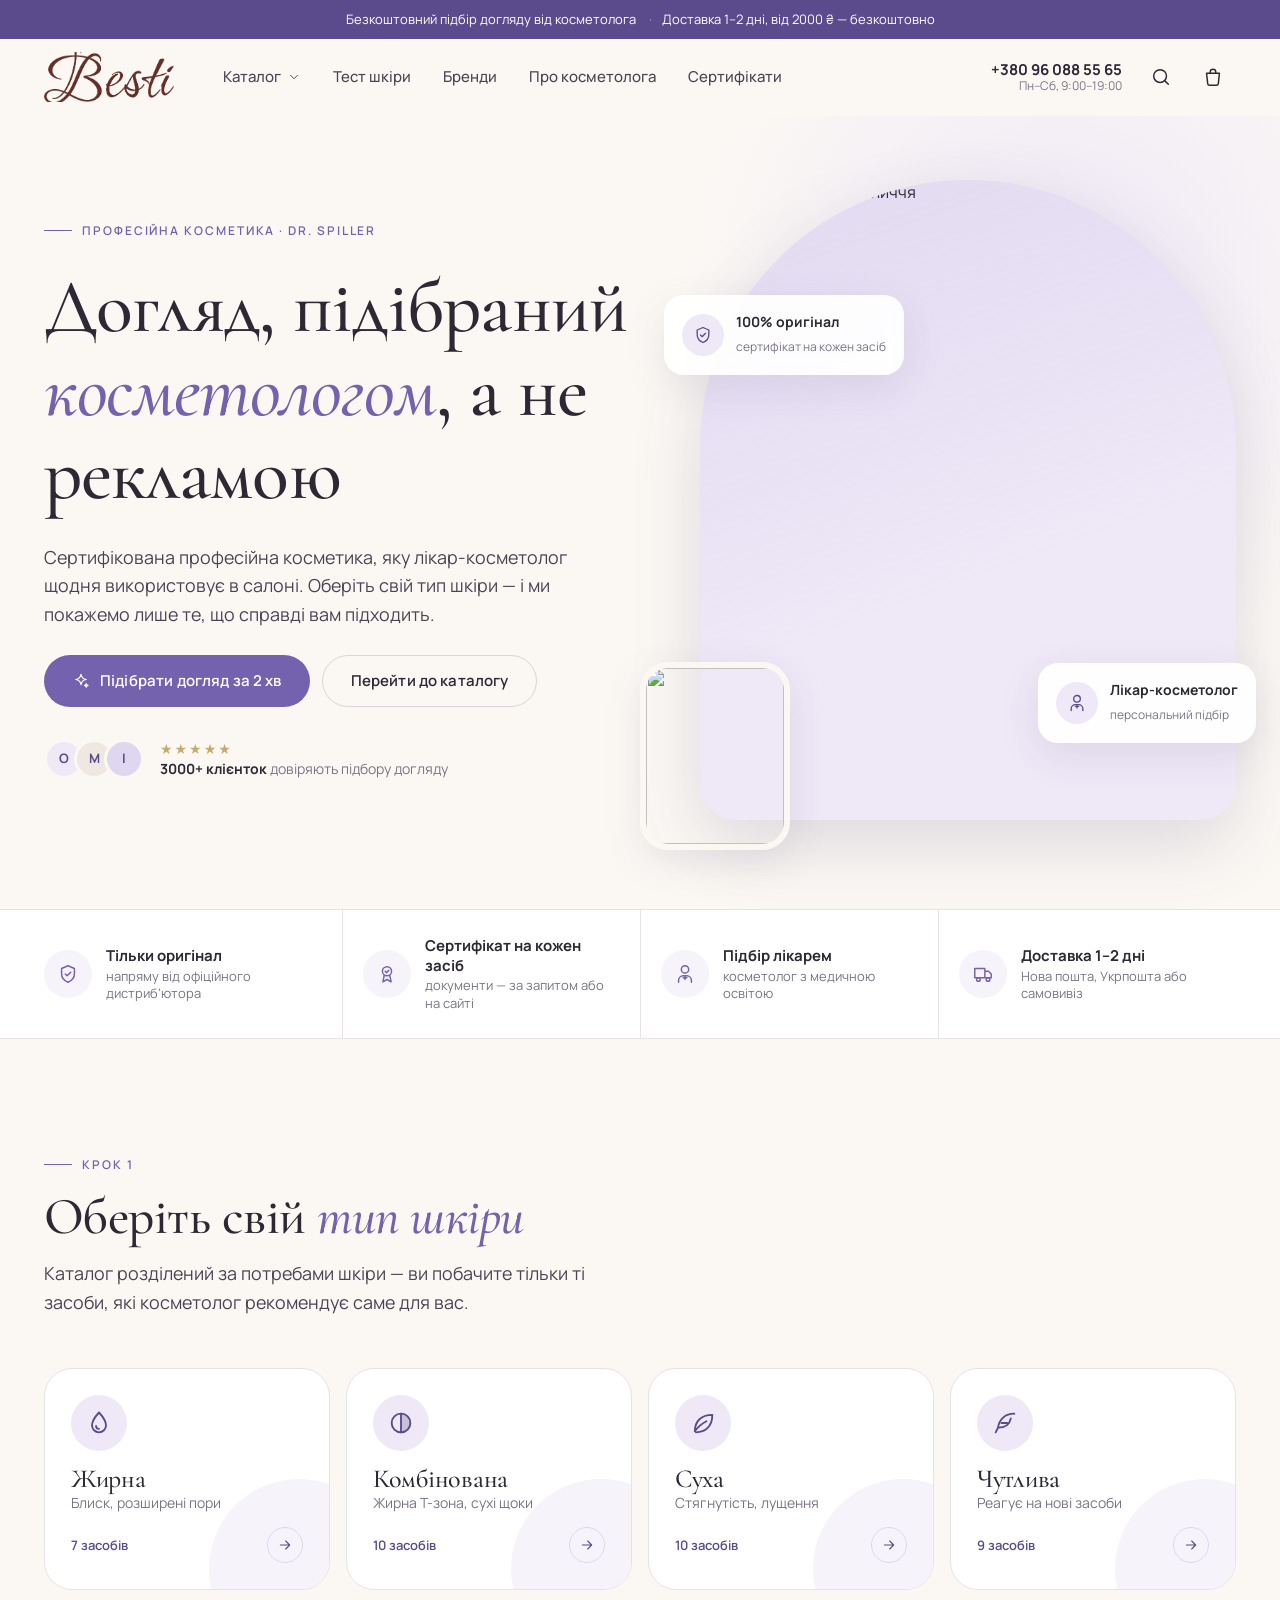
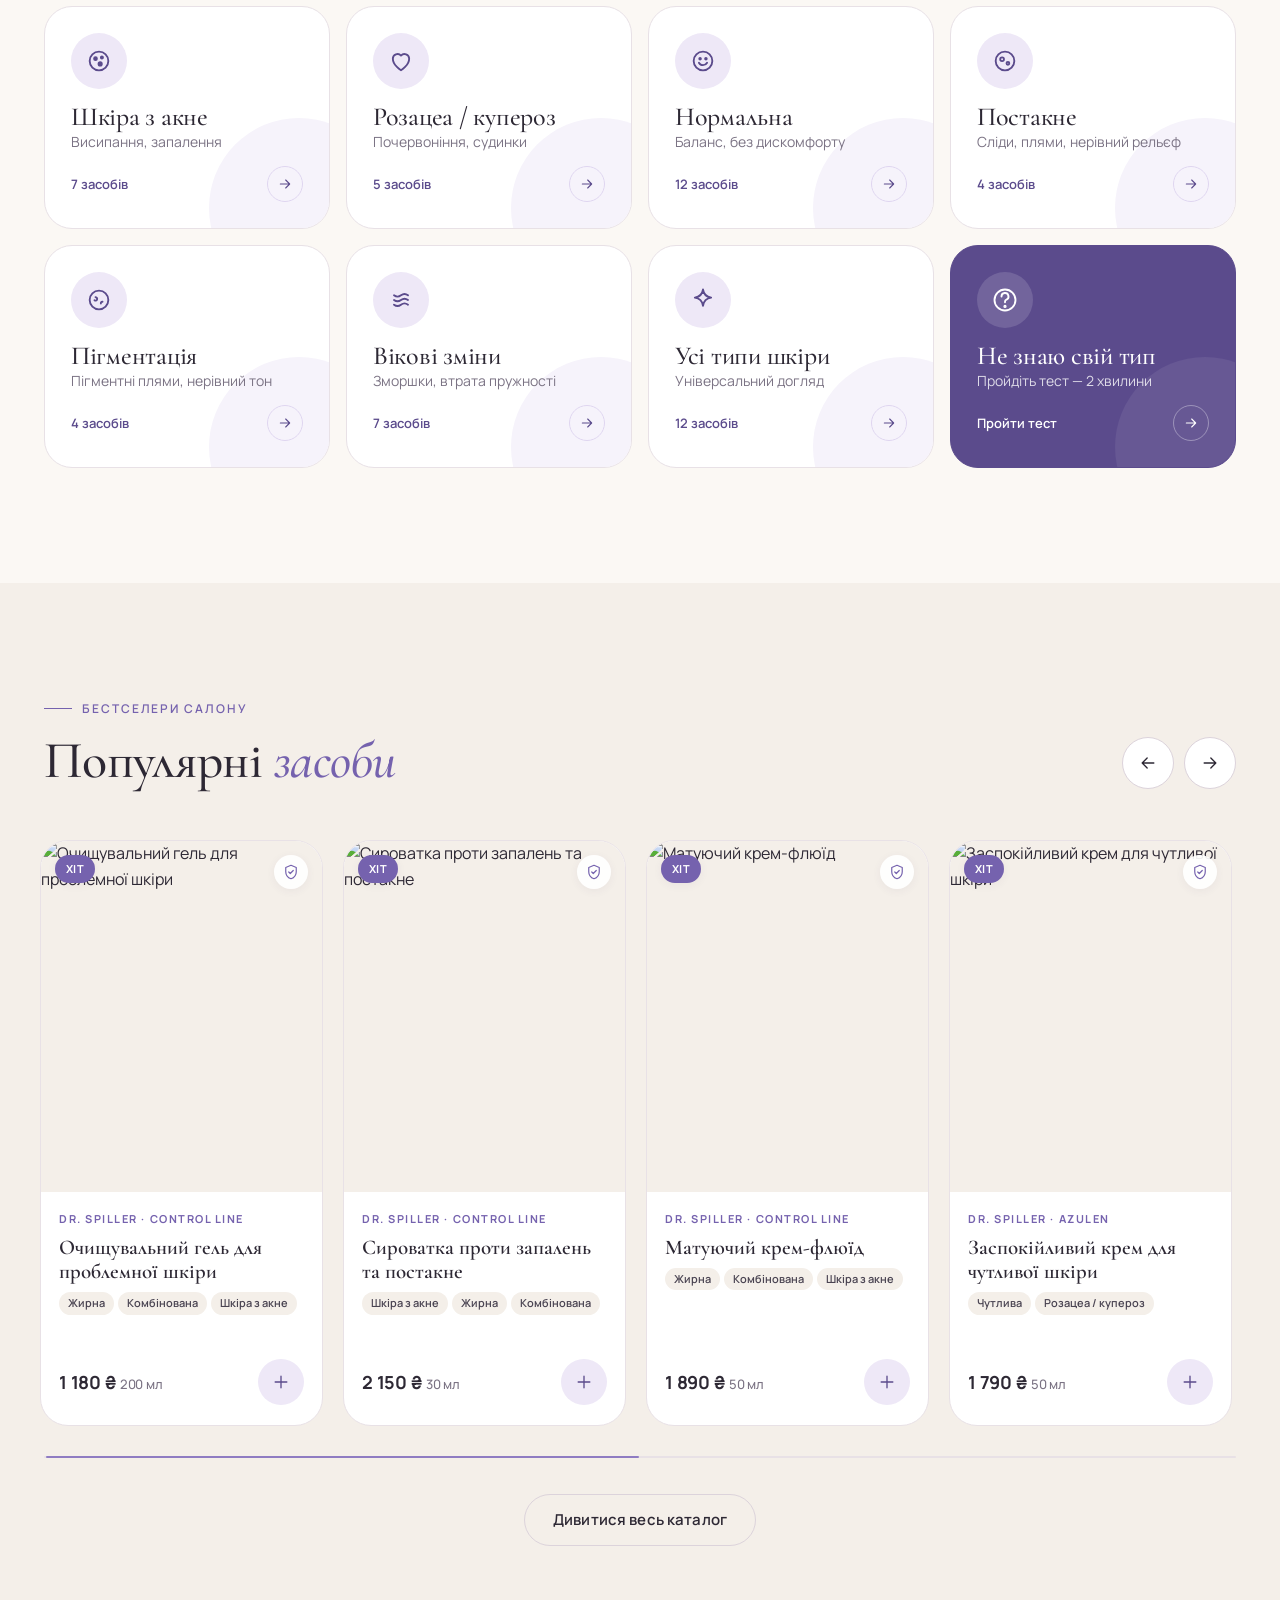
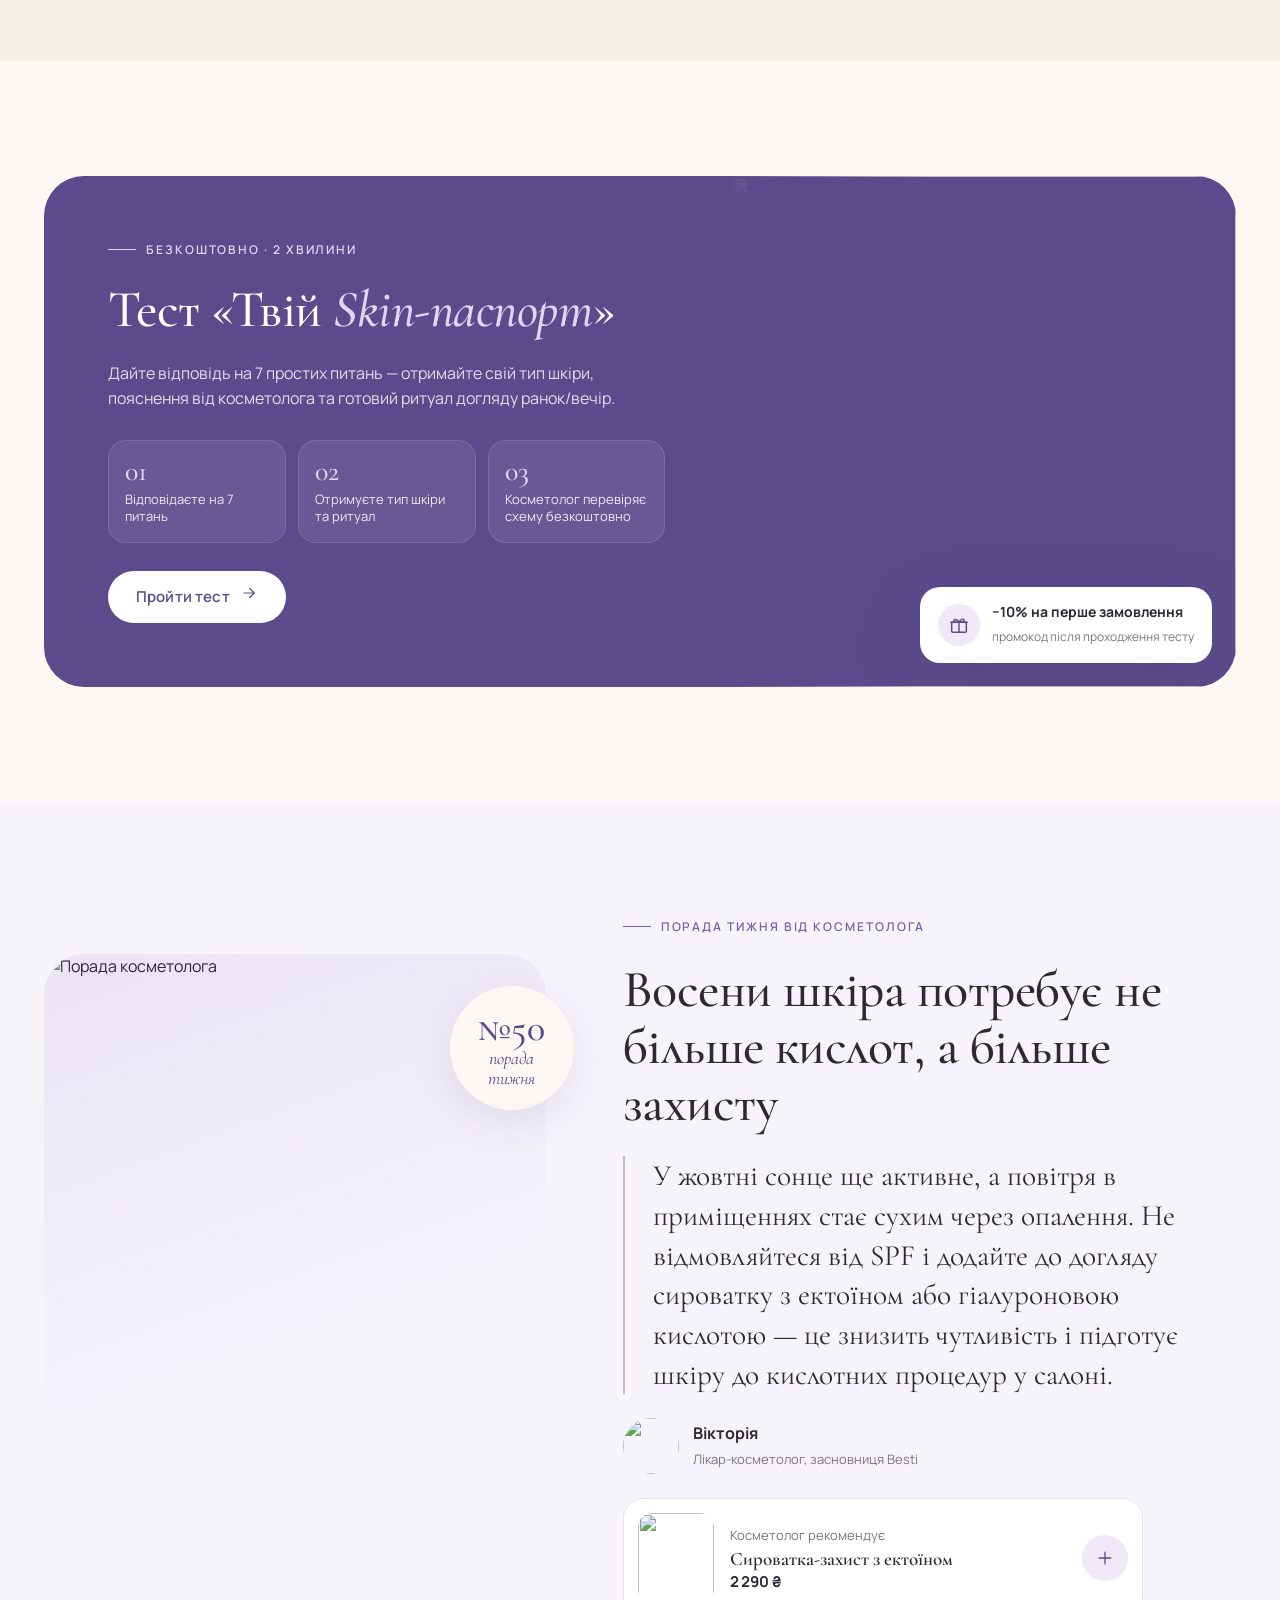
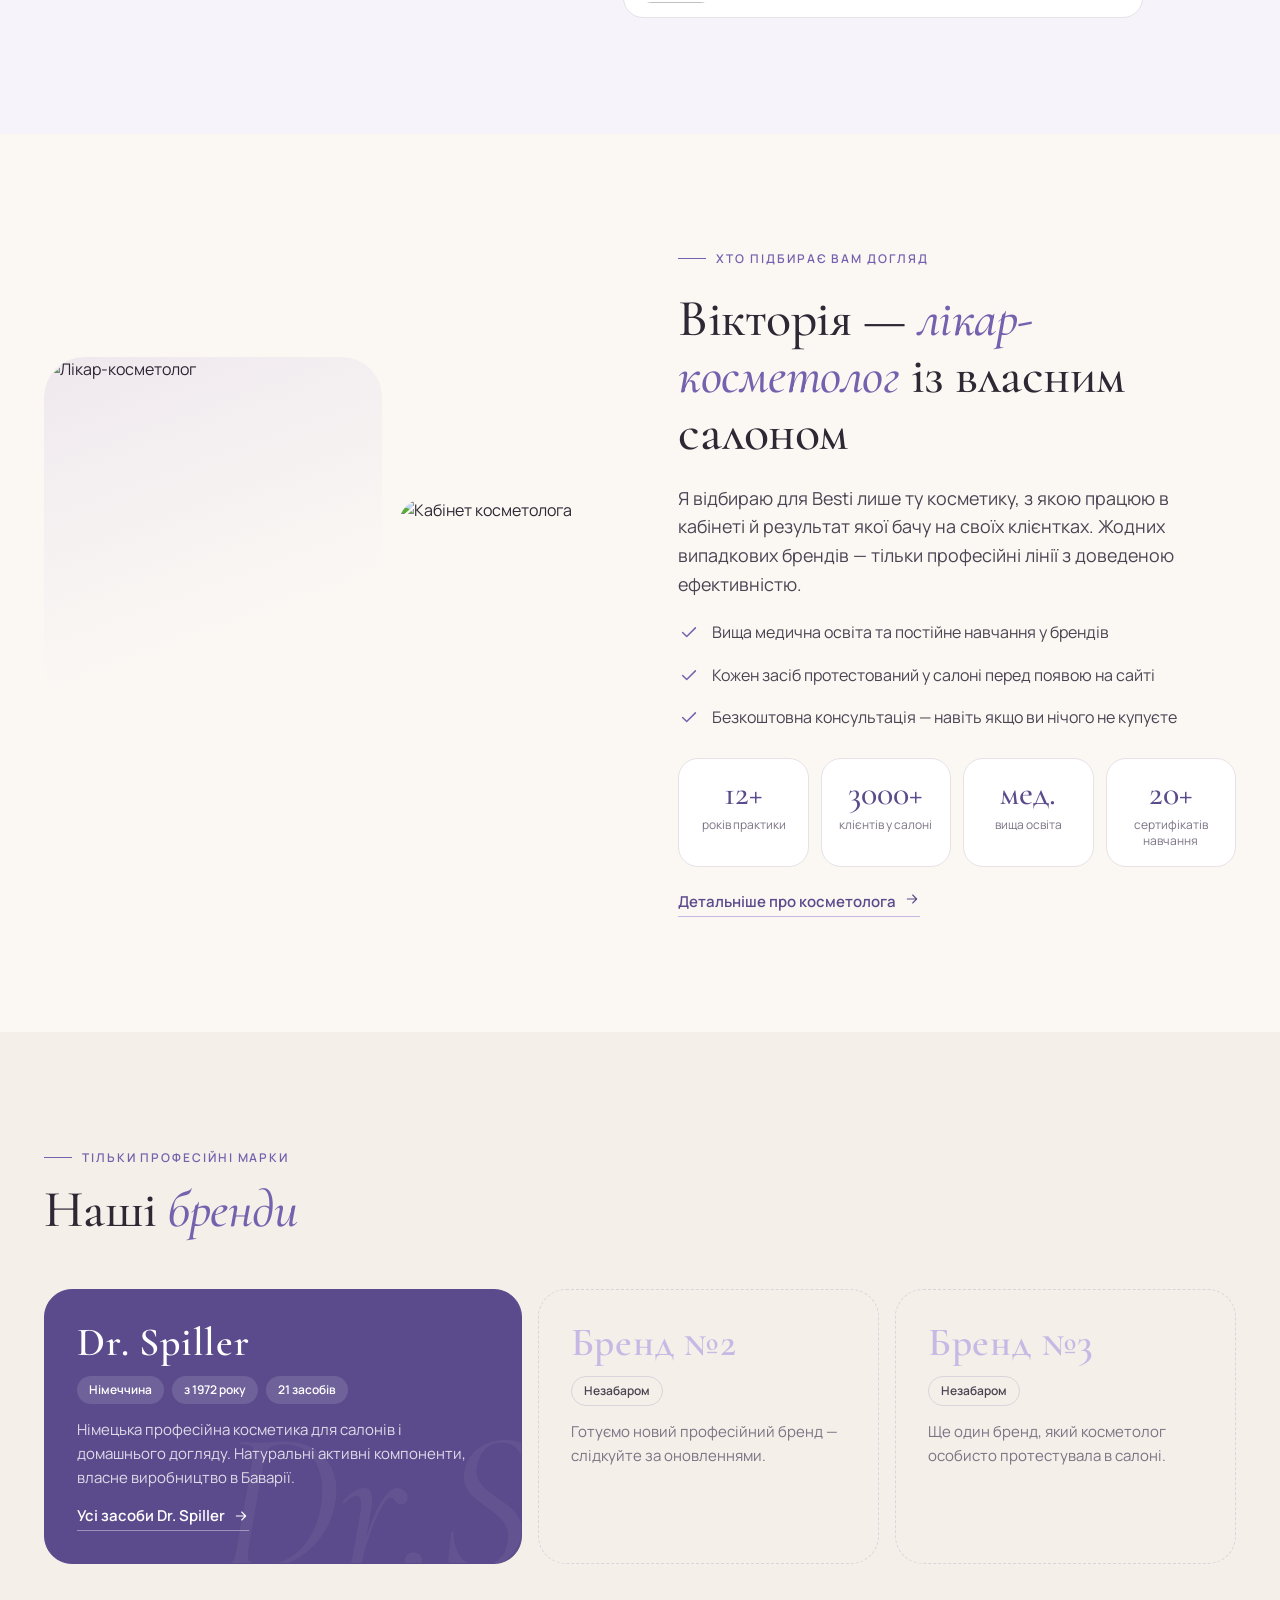
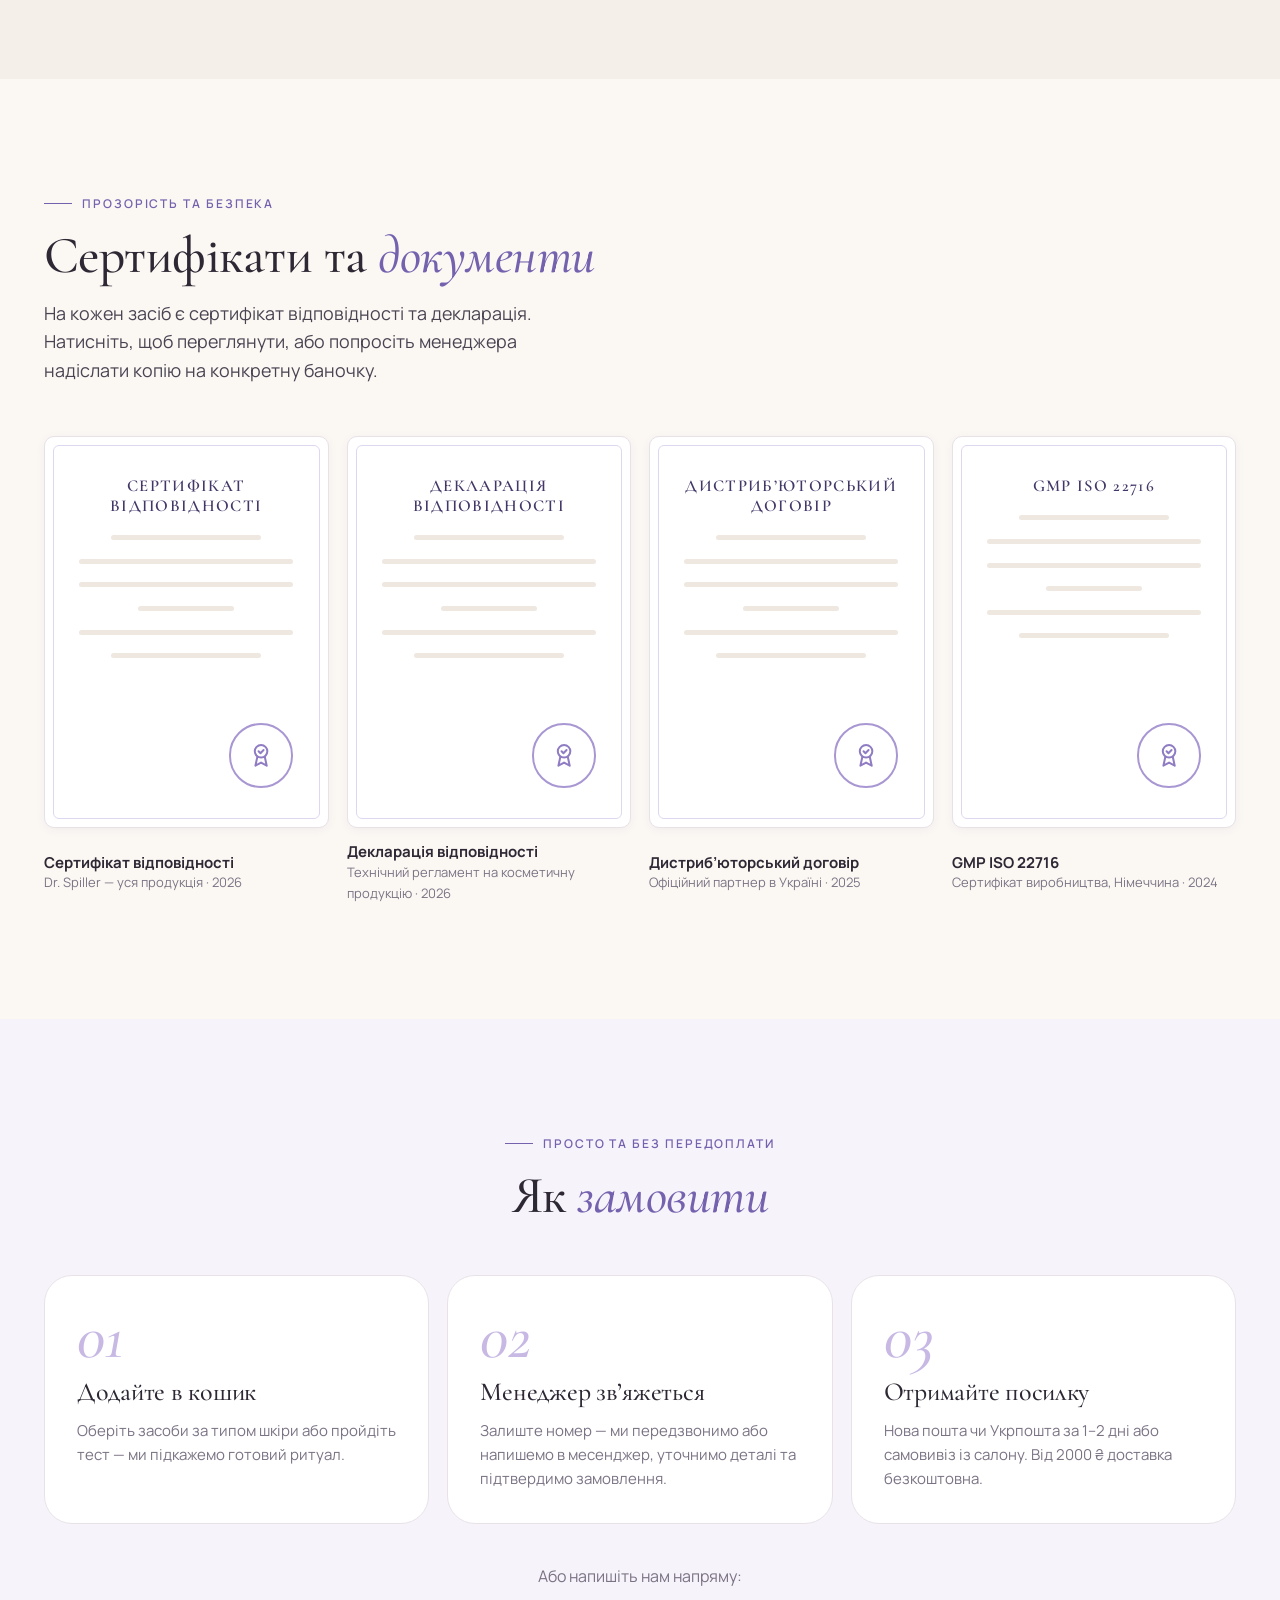
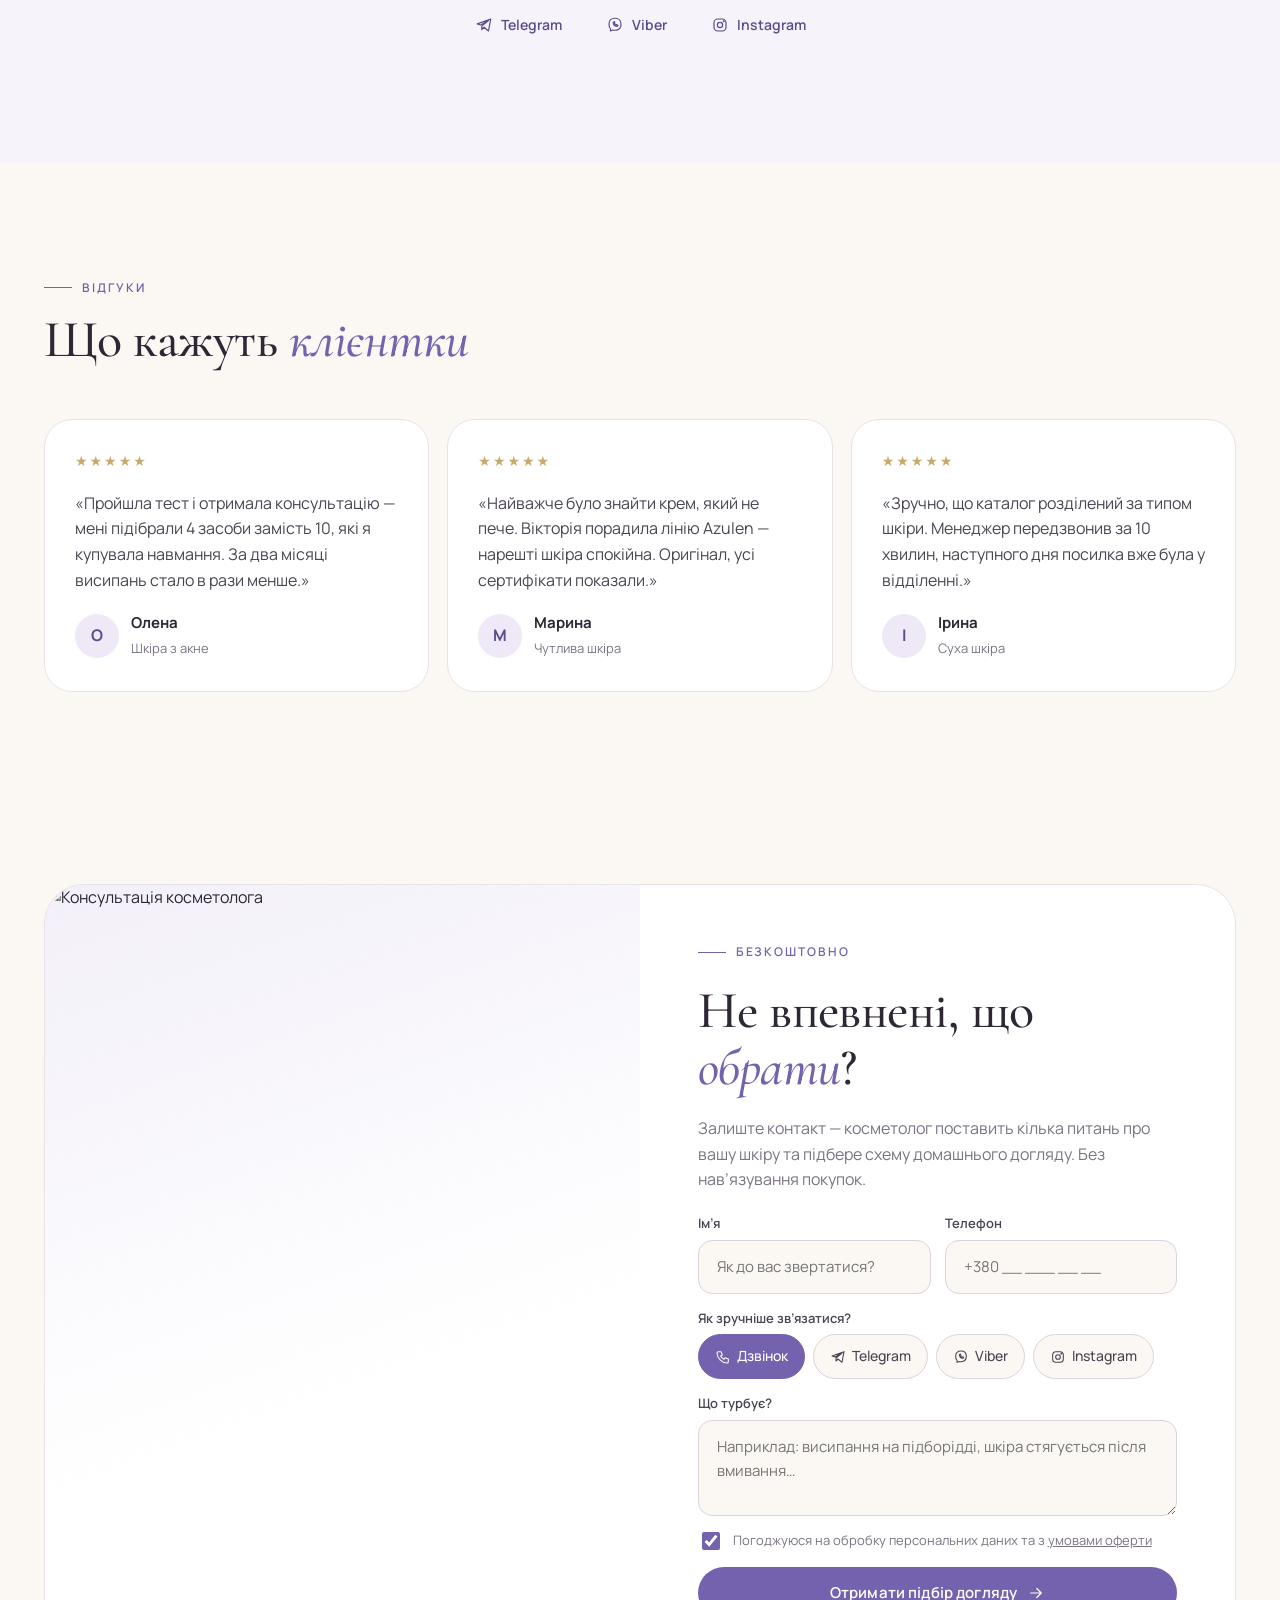
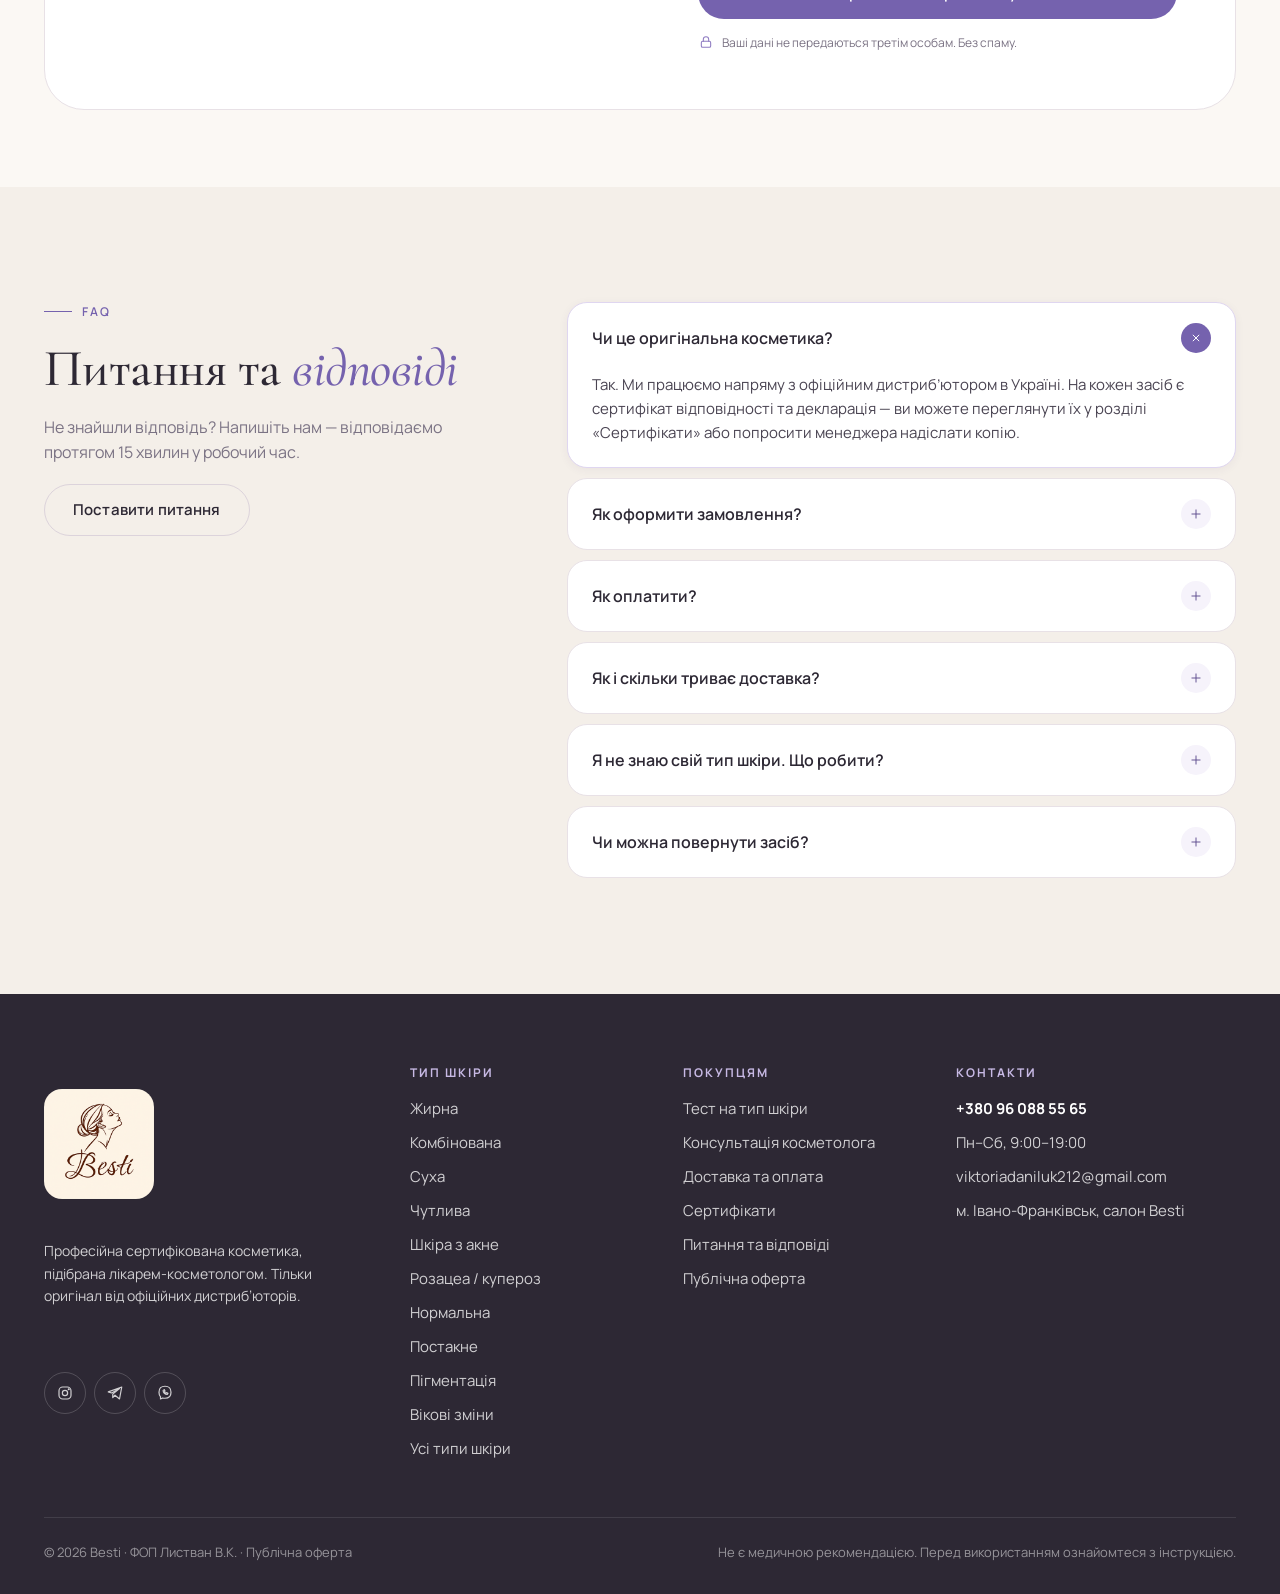
==== commit 1128cb4f: "Дані власниці з брифу: тест за її методикою, логотип, контакти, оферта - Тест: 6 питань косметолога," ====
--- a/index.html
+++ b/index.html
@@ -3,10 +3,11 @@
 <head>
   <meta charset="utf-8">
   <meta name="viewport" content="width=device-width, initial-scale=1, viewport-fit=cover">
-  <title>Besti — професійна косметика, підібрана косметологом</title>
-  <meta name="description" content="Сертифікована професійна косметика Dr. Spiller з підбором від лікаря-косметолога. Догляд для жирної, сухої, чутливої шкіри, акне та розацеа. Безкоштовний тест на тип шкіри.">
+  <title>BESTI — магазин професійної косметики · Івано-Франківськ</title>
+  <meta name="description" content="BESTI — магазин професійної косметики Dr. Spiller в Івано-Франківську з підбором від косметолога. Догляд для жирної, сухої, комбінованої та чутливої шкіри, акне, постакне, пігментації. Доставка по Україні, безкоштовний тест на тип шкіри.">
   <meta name="theme-color" content="#FBF8F4">
-  <link rel="icon" href="assets/img/favicon.svg" type="image/svg+xml">
+  <link rel="icon" href="assets/img/favicon.png" type="image/png">
+  <link rel="apple-touch-icon" href="assets/img/favicon.png">
   <link rel="preconnect" href="https://fonts.googleapis.com">
   <link rel="preconnect" href="https://fonts.gstatic.com" crossorigin>
   <link href="https://fonts.googleapis.com/css2?family=Cormorant+Garamond:ital,wght@0,500;0,600;1,500&family=Manrope:wght@400;500;600;700;800&display=swap" rel="stylesheet">
@@ -47,7 +48,7 @@
         <div class="trust__item"><span class="ic" data-icon="shield"></span><div><b>Тільки оригінал</b><small>напряму від офіційного дистриб’ютора</small></div></div>
         <div class="trust__item"><span class="ic" data-icon="cert"></span><div><b>Сертифікат на кожен засіб</b><small>документи — за запитом або на сайті</small></div></div>
         <div class="trust__item"><span class="ic" data-icon="doctor"></span><div><b>Підбір лікарем</b><small>косметолог з медичною освітою</small></div></div>
-        <div class="trust__item"><span class="ic" data-icon="truck"></span><div><b>Доставка 1–2 дні</b><small>Новою поштою по всій Україні</small></div></div>
+        <div class="trust__item"><span class="ic" data-icon="truck"></span><div><b>Доставка 1–2 дні</b><small>Нова пошта, Укрпошта або самовивіз</small></div></div>
       </div>
     </section>
 
@@ -185,7 +186,7 @@
         <div class="steps reveal">
           <div class="step"><span class="step__n">01</span><h3>Додайте в кошик</h3><p>Оберіть засоби за типом шкіри або пройдіть тест — ми підкажемо готовий ритуал.</p></div>
           <div class="step"><span class="step__n">02</span><h3>Менеджер зв’яжеться</h3><p>Залиште номер — ми передзвонимо або напишемо в месенджер, уточнимо деталі та підтвердимо замовлення.</p></div>
-          <div class="step"><span class="step__n">03</span><h3>Отримайте посилку</h3><p>Відправляємо Новою поштою за 1–2 дні. Оплата при отриманні або на рахунок.</p></div>
+          <div class="step"><span class="step__n">03</span><h3>Отримайте посилку</h3><p>Нова пошта чи Укрпошта за 1–2 дні або самовивіз із салону. Від 2000 ₴ доставка безкоштовна.</p></div>
         </div>
         <div class="reveal" style="display:flex;flex-direction:column;align-items:center;gap:14px;margin-top:40px">
           <p class="muted">Або напишіть нам напряму:</p>
--- a/assets/css/styles.css
+++ b/assets/css/styles.css
@@ -157,6 +157,9 @@
 
 .logo { display: inline-flex; align-items: center; gap: 10px; flex: none; }
 .logo__mark { width: 34px; height: 34px; }
+.logo__img { height: 50px; width: auto; }
+.logo__img ~ .logo__mark, .logo__img ~ .logo__word { display: none; }
+.logo__full { width: 110px; height: 110px; border-radius: 18px; }
 .logo__word { font-family: var(--f-serif); font-size: 32px; font-weight: 500; font-style: italic; letter-spacing: .01em; color: var(--ink); line-height: 1; }
 .logo__word b { color: var(--lav-600); font-weight: 500; }
 
@@ -861,6 +864,7 @@
   .hdr-actions .hide-sm { display: none; }
   .logo__word { font-size: 28px; }
   .logo__mark { width: 28px; height: 28px; }
+  .logo__img { height: 40px; }
   .hero__cta .btn { flex: 1; }
   .hero__img { border-radius: 200px 200px var(--r-lg) var(--r-lg); }
   .float-card { padding: 10px 12px; }
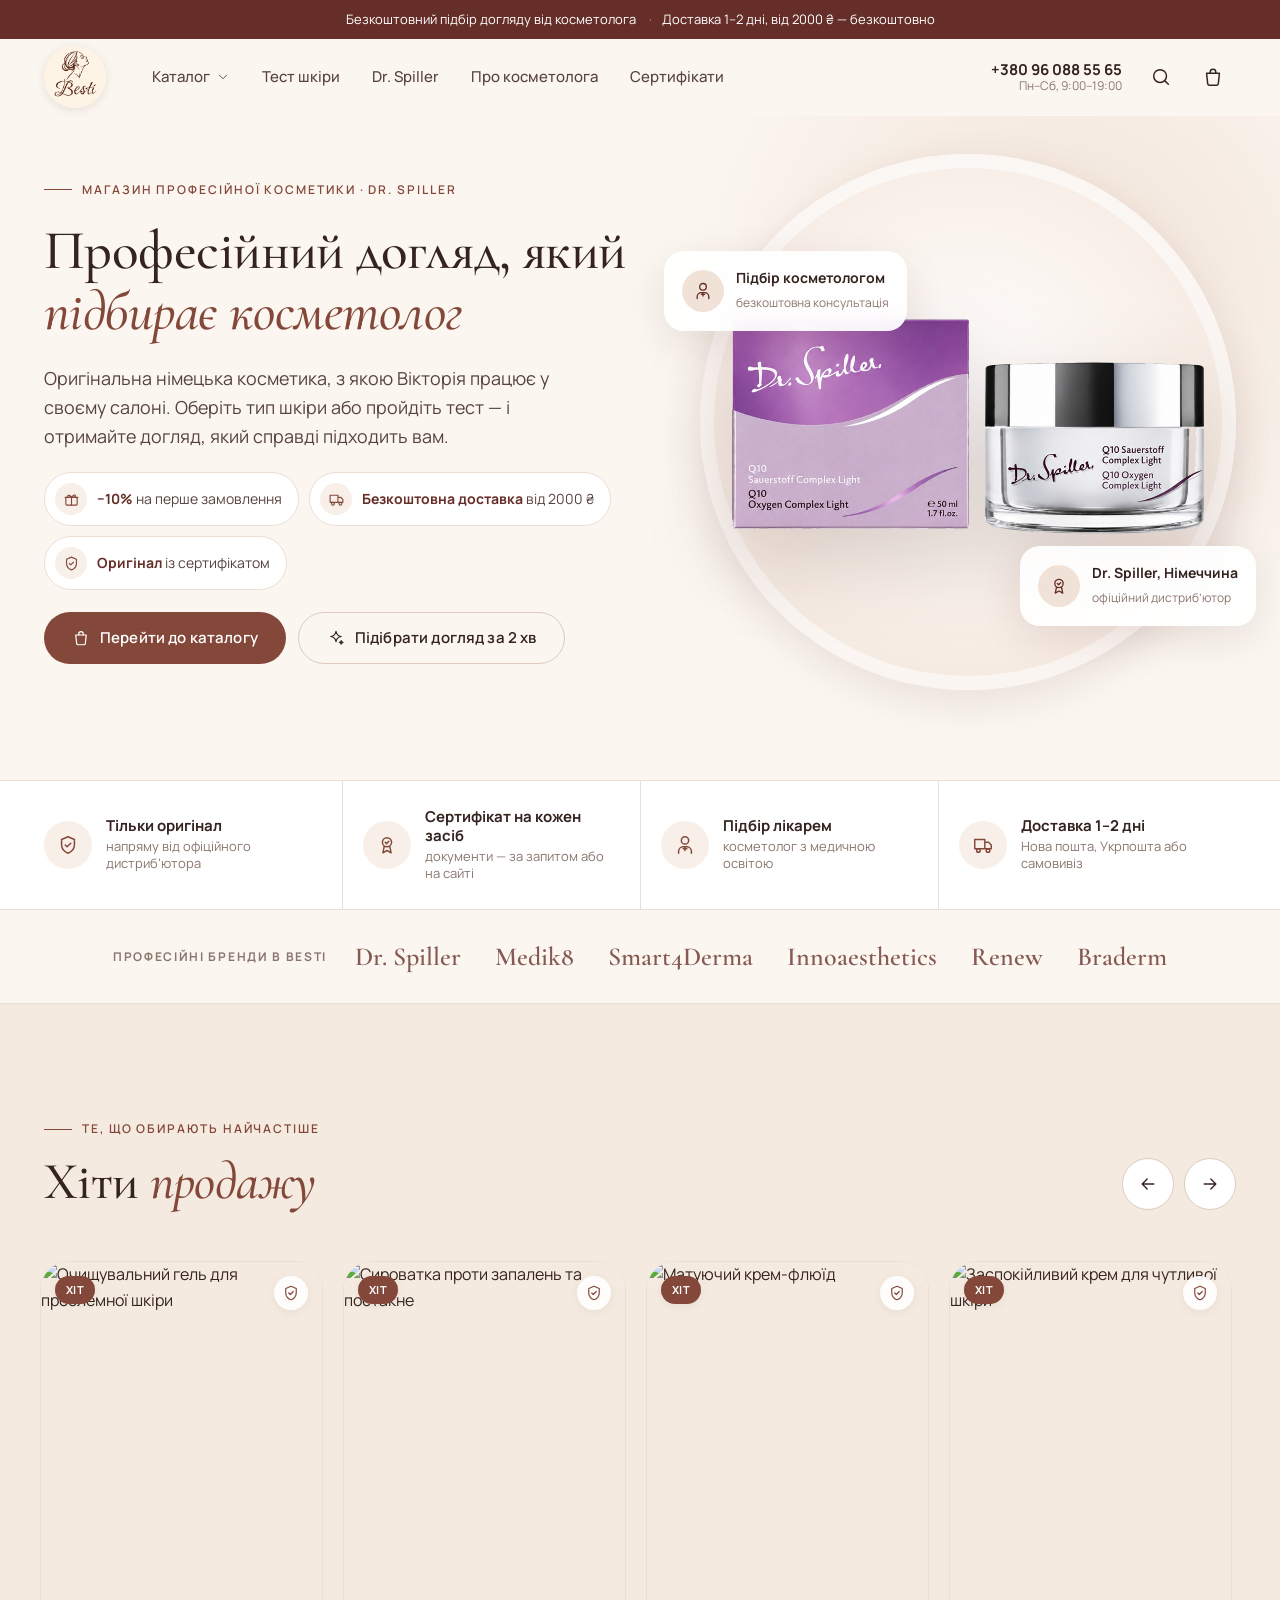
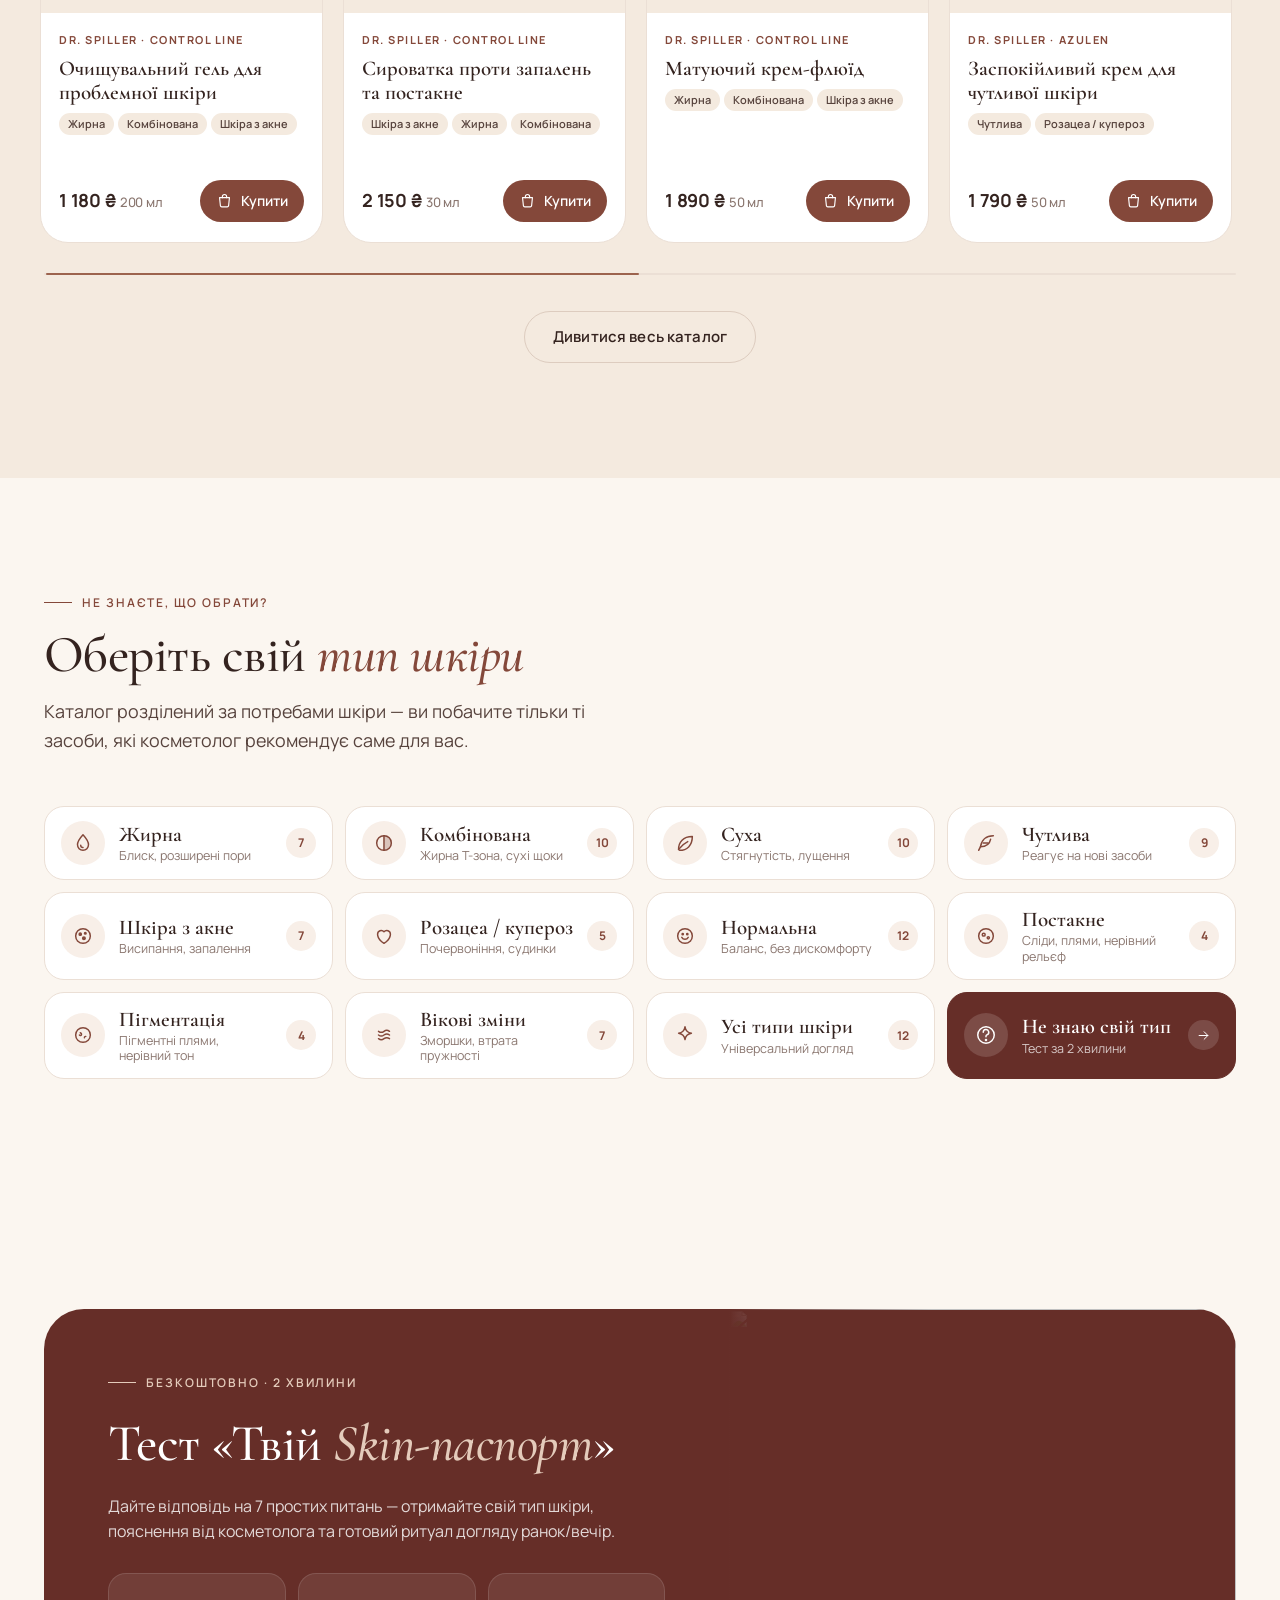
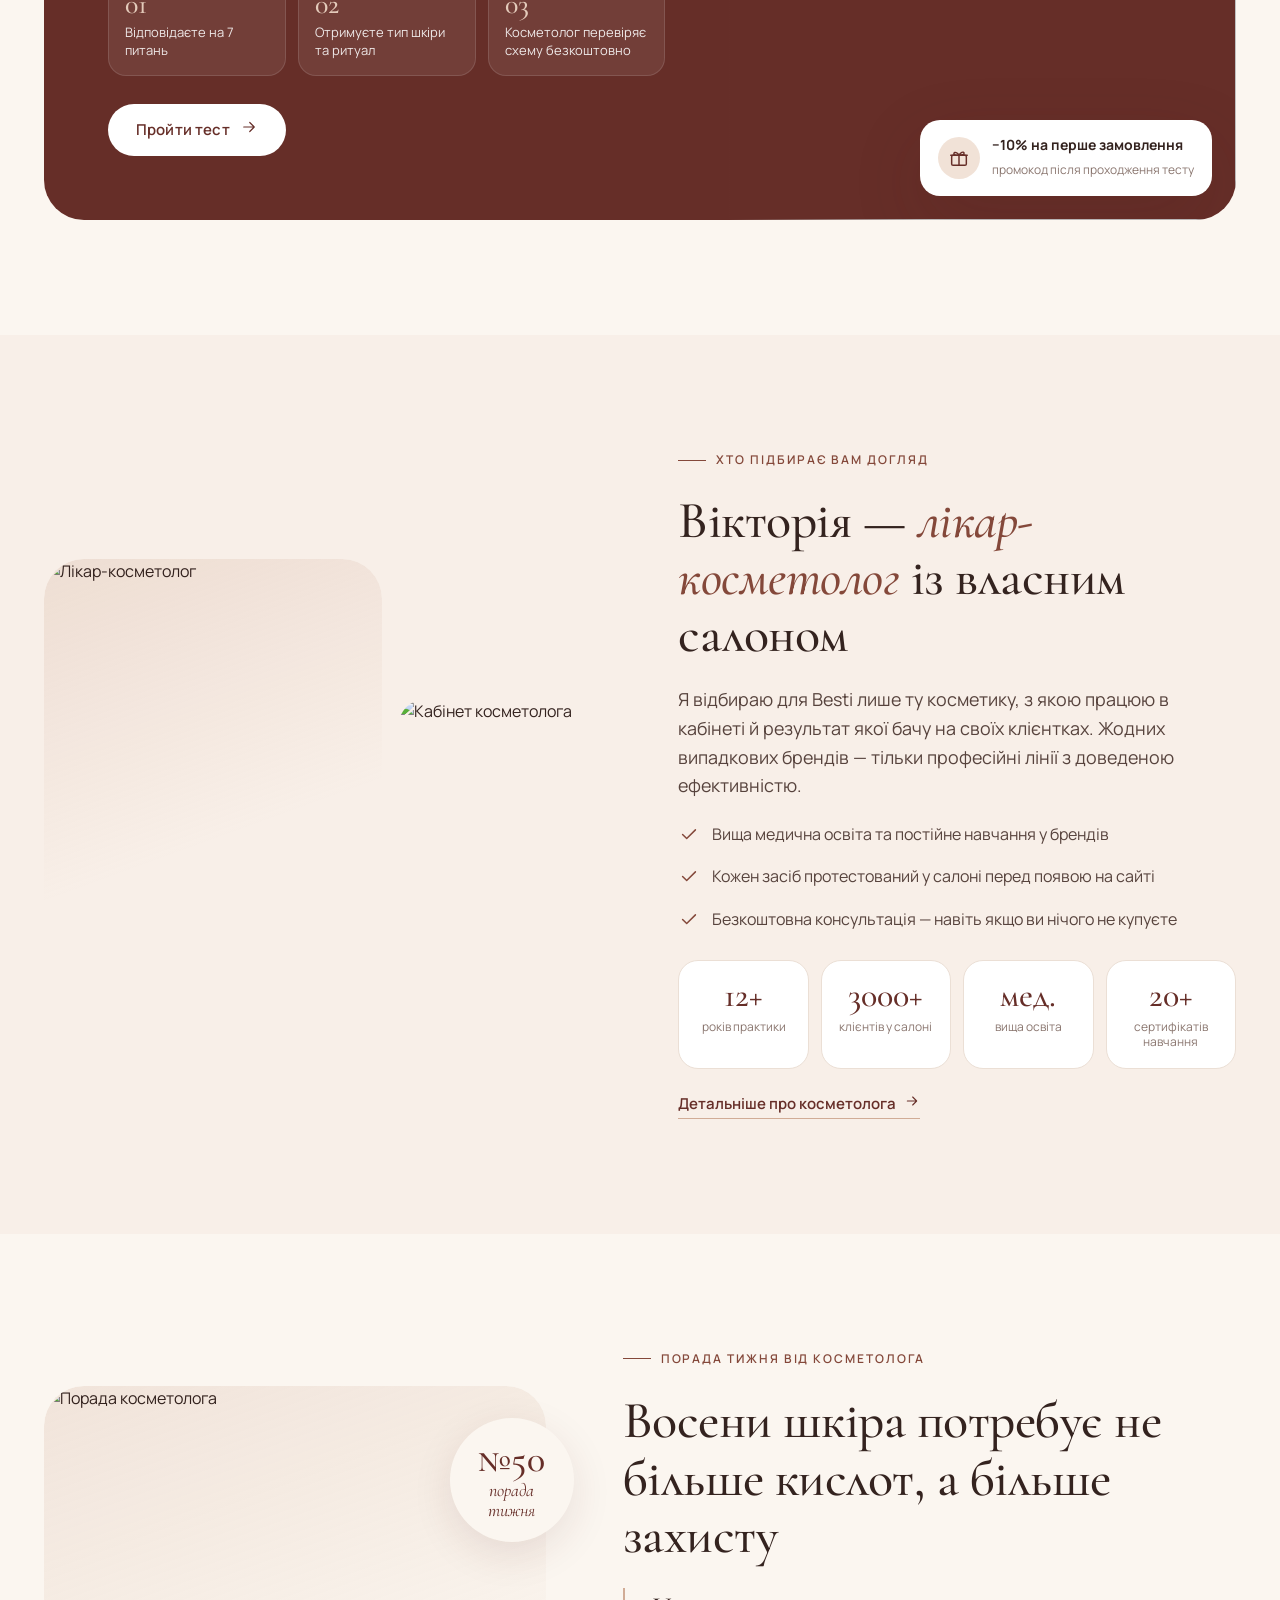
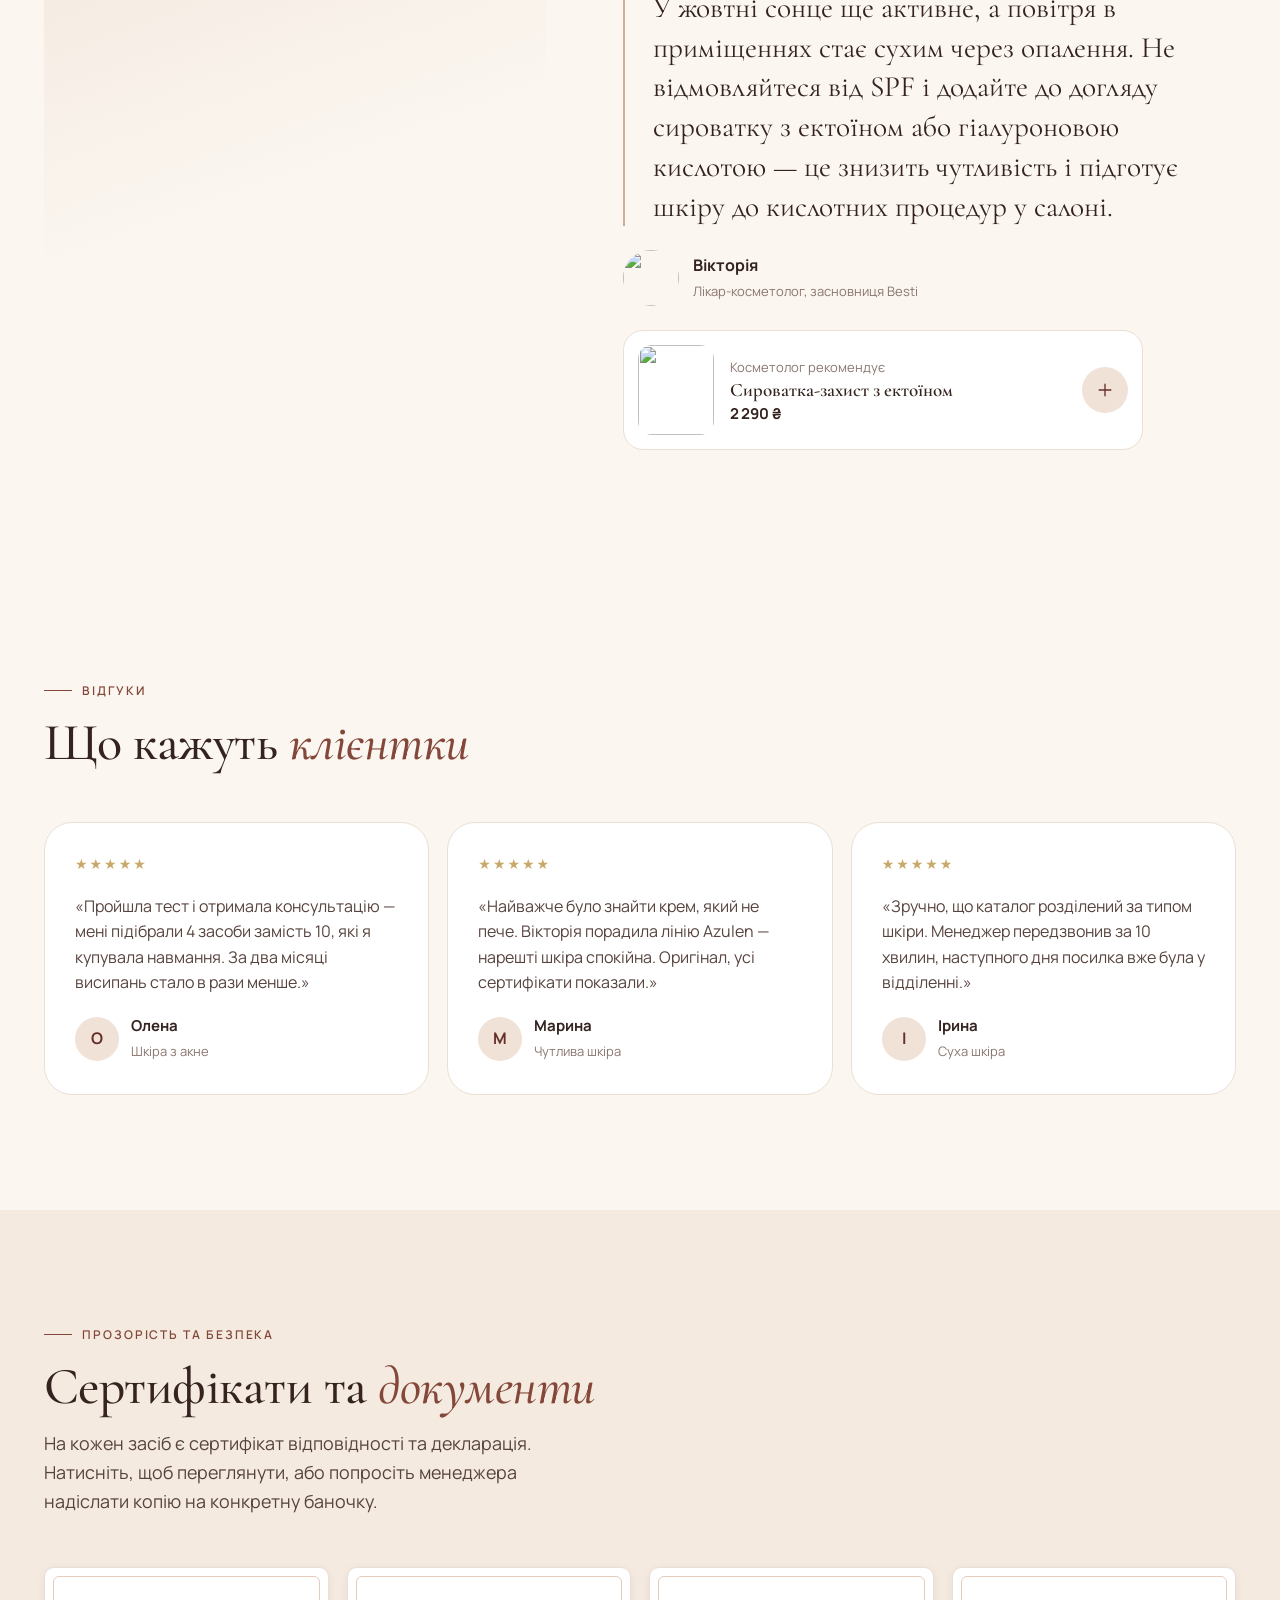
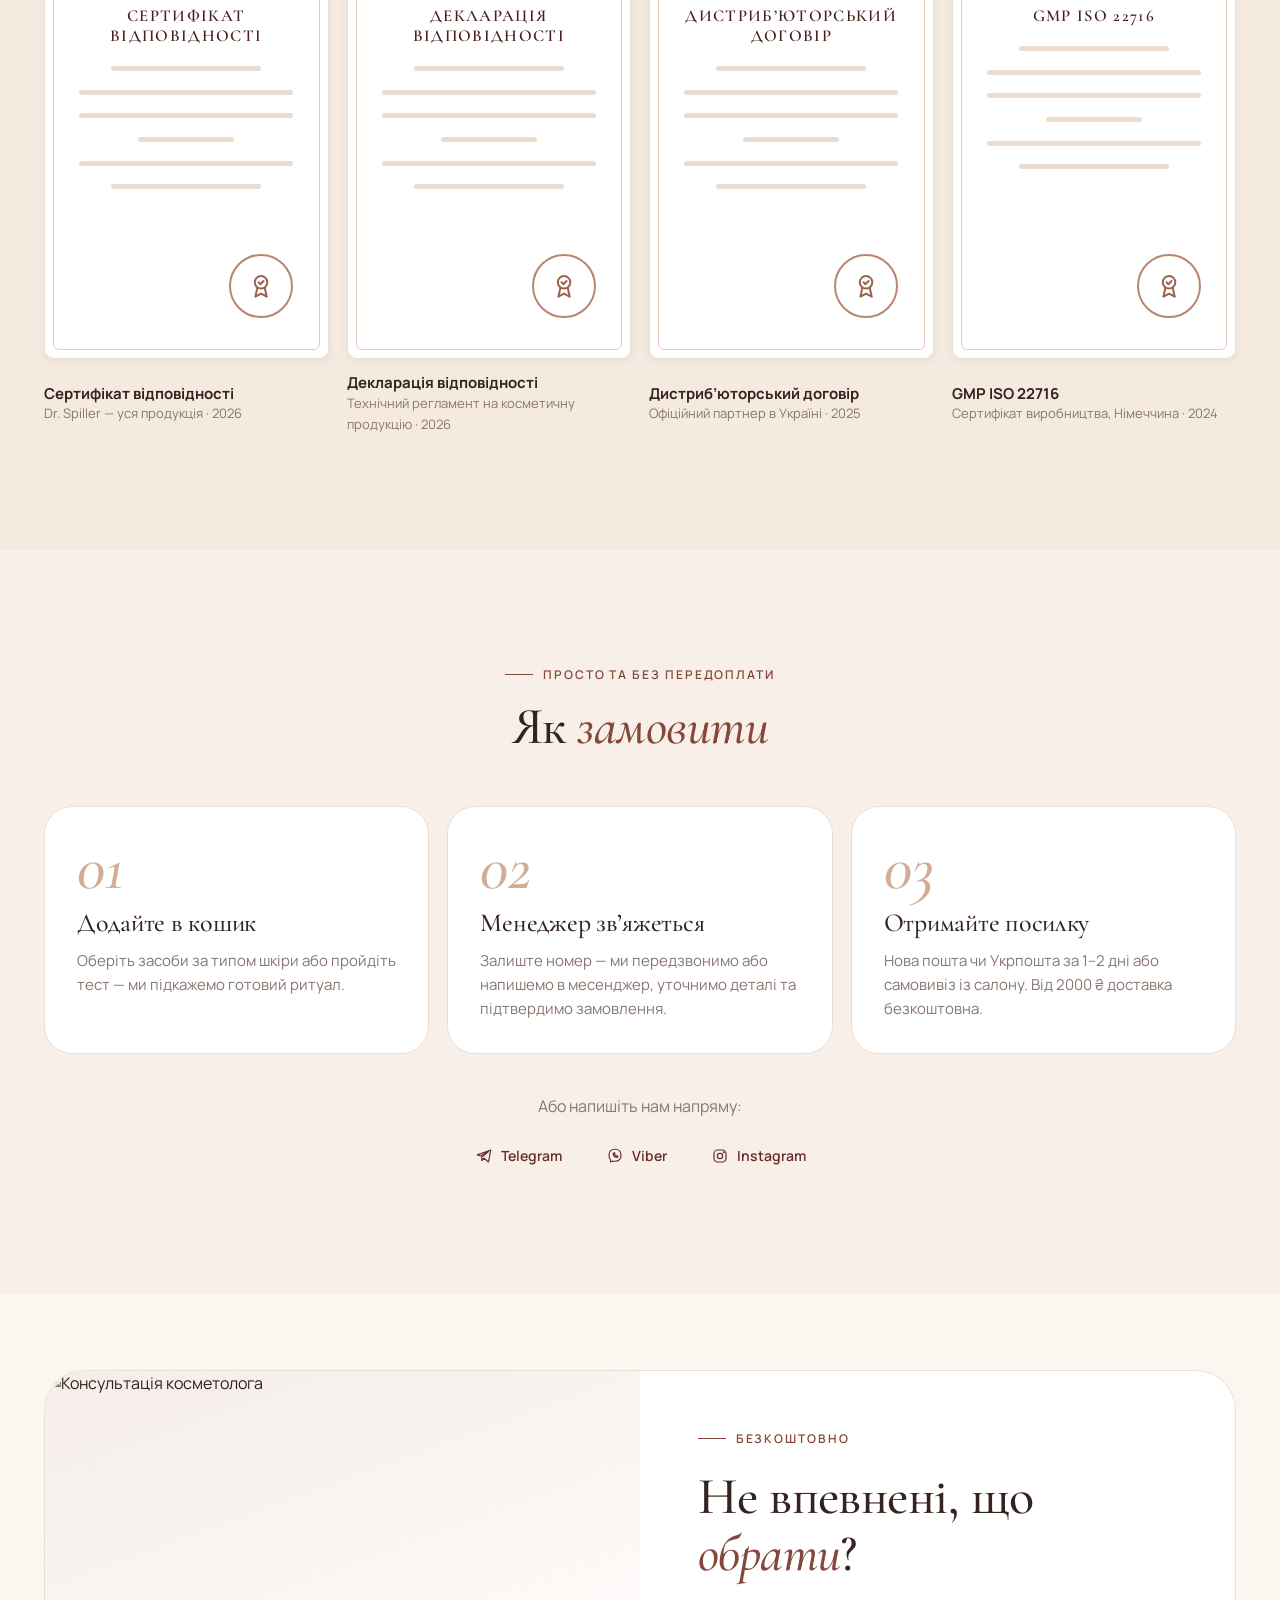
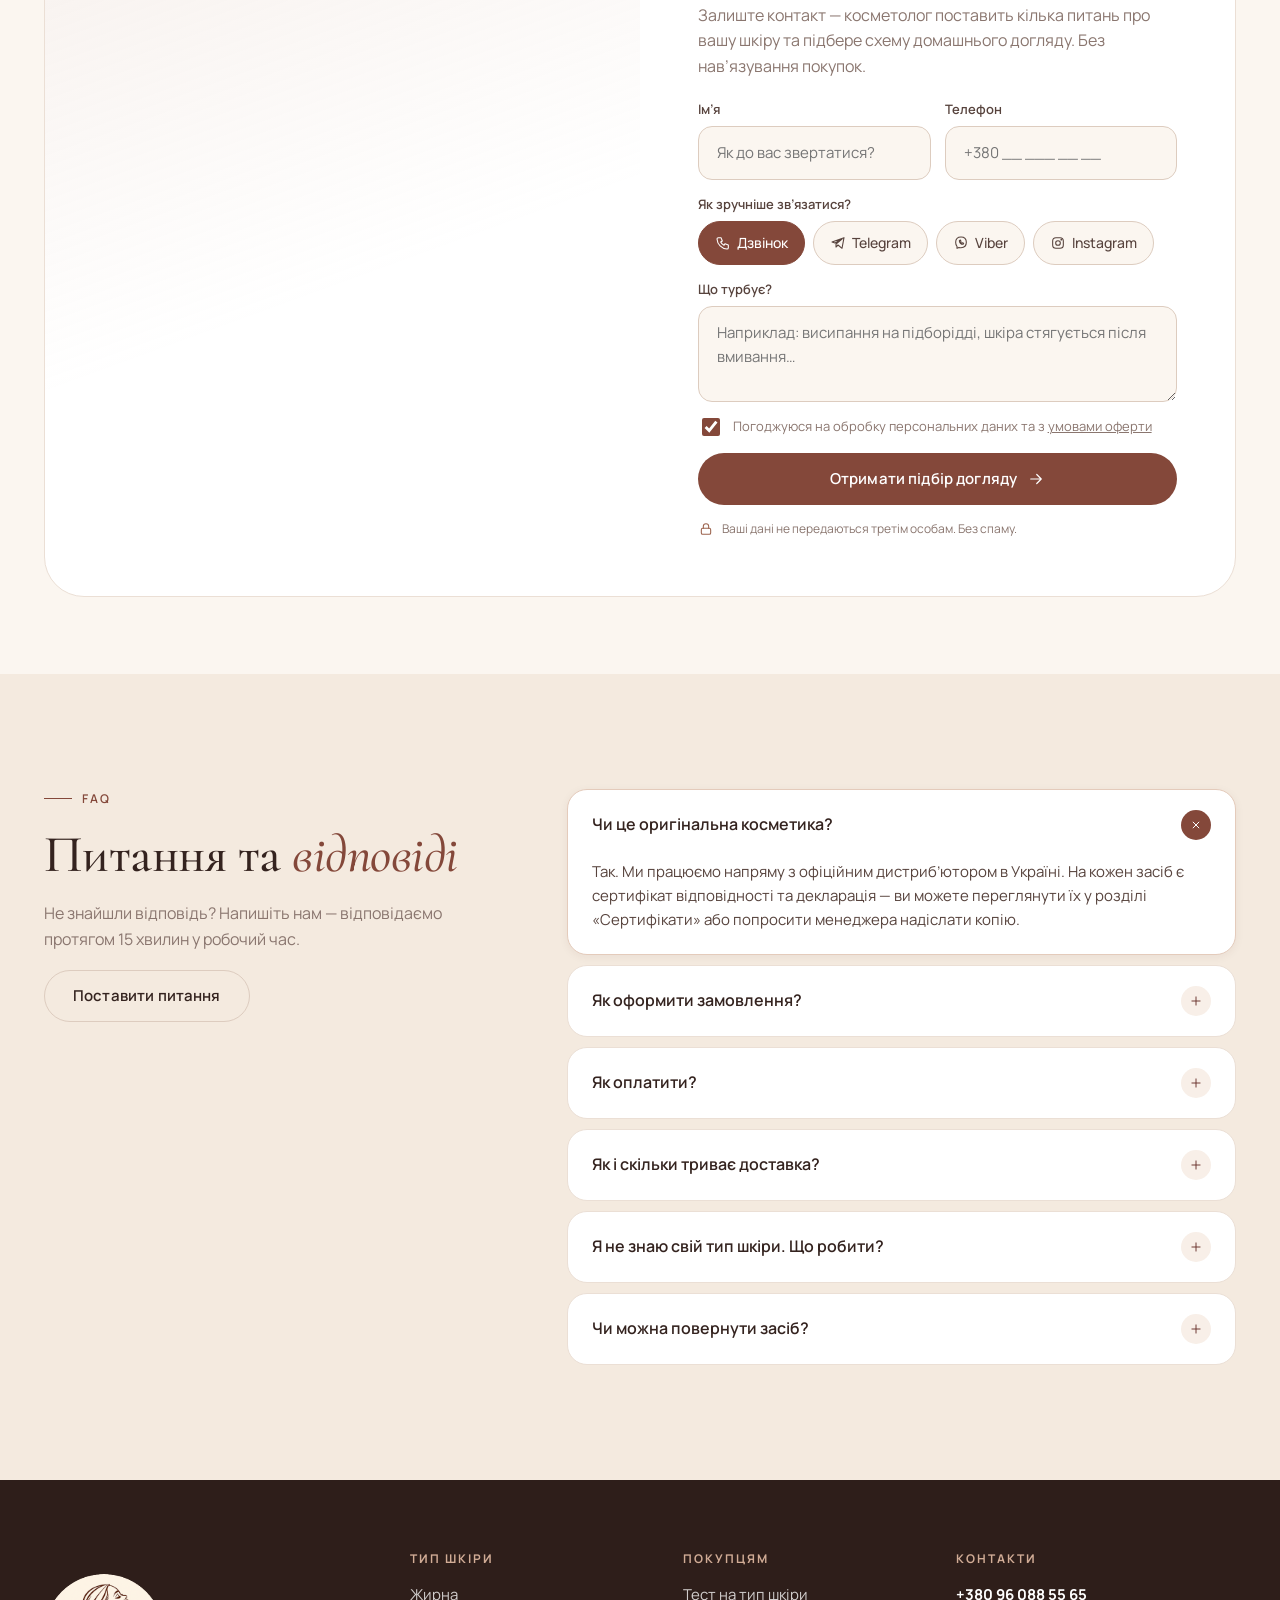
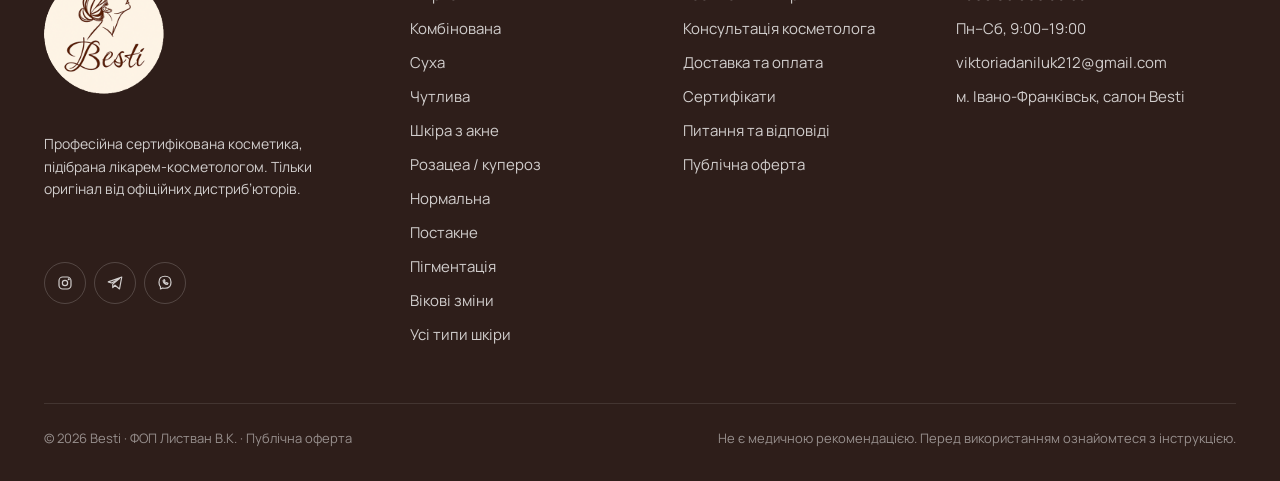
==== commit 80f9f6e1: "Редизайн під продажі: тепла палітра від логотипа, новий перший екран - Палітра: крем + шоколад від л" ====
--- a/index.html
+++ b/index.html
@@ -5,7 +5,7 @@
   <meta name="viewport" content="width=device-width, initial-scale=1, viewport-fit=cover">
   <title>BESTI — магазин професійної косметики · Івано-Франківськ</title>
   <meta name="description" content="BESTI — магазин професійної косметики Dr. Spiller в Івано-Франківську з підбором від косметолога. Догляд для жирної, сухої, комбінованої та чутливої шкіри, акне, постакне, пігментації. Доставка по Україні, безкоштовний тест на тип шкіри.">
-  <meta name="theme-color" content="#FBF8F4">
+  <meta name="theme-color" content="#FBF6F0">
   <link rel="icon" href="assets/img/favicon.png" type="image/png">
   <link rel="apple-touch-icon" href="assets/img/favicon.png">
   <link rel="preconnect" href="https://fonts.googleapis.com">
@@ -21,23 +21,25 @@
     <section class="hero">
       <div class="container hero__grid">
         <div class="hero__text">
-          <span class="eyebrow">Професійна косметика · Dr. Spiller</span>
-          <h1>Догляд, підібраний <em>косметологом</em>, а не рекламою</h1>
-          <p class="lead">Сертифікована професійна косметика, яку лікар-косметолог щодня використовує в салоні. Оберіть свій тип шкіри — і ми покажемо лише те, що справді вам підходить.</p>
+          <span class="eyebrow">Магазин професійної косметики · Dr. Spiller</span>
+          <h1>Професійний догляд, який <em>підбирає косметолог</em></h1>
+          <p class="lead">Оригінальна німецька косметика, з якою Вікторія працює у своєму салоні. Оберіть тип шкіри або пройдіть тест — і отримайте догляд, який справді підходить вам.</p>
+          <ul class="hero__offers">
+            <li><span class="ic" data-icon="gift"></span><span><b>−10%</b> на перше замовлення</span></li>
+            <li><span class="ic" data-icon="truck"></span><span><b>Безкоштовна доставка</b> від 2000 ₴</span></li>
+            <li><span class="ic" data-icon="shield"></span><span><b>Оригінал</b> із сертифікатом</span></li>
+          </ul>
           <div class="hero__cta">
-            <a class="btn" href="quiz.html" data-icon="spark">Підібрати догляд за 2 хв</a>
-            <a class="btn btn--ghost" href="catalog.html">Перейти до каталогу</a>
-          </div>
-          <div class="hero__meta">
-            <div class="avatars"><span>О</span><span>М</span><span>І</span></div>
-            <p><span class="stars">★★★★★</span><br><b>3000+ клієнток</b> довіряють підбору догляду</p>
+            <a class="btn" href="catalog.html" data-icon="bag">Перейти до каталогу</a>
+            <a class="btn btn--ghost" href="quiz.html" data-icon="spark">Підібрати догляд за 2 хв</a>
           </div>
         </div>
         <div class="hero__visual">
-          <div class="hero__img tint"><img id="hero-img" alt="Догляд за шкірою обличчя" fetchpriority="high"></div>
-          <div class="float-card float-card--1"><span class="ic" data-icon="shield"></span><div><b>100% оригінал</b><small>сертифікат на кожен засіб</small></div></div>
-          <div class="float-card float-card--2"><span class="ic" data-icon="doctor"></span><div><b>Лікар-косметолог</b><small>персональний підбір</small></div></div>
-          <div class="hero__mini"><img id="hero-mini" alt="" loading="lazy"></div>
+          <div class="hero__stage">
+            <img class="hero__product" src="assets/img/products/dr-spiller-q10.png" alt="Крем Dr. Spiller Q10 Oxygen Complex Light" fetchpriority="high">
+          </div>
+          <div class="float-card float-card--1"><span class="ic" data-icon="doctor"></span><div><b>Підбір косметологом</b><small>безкоштовна консультація</small></div></div>
+          <div class="float-card float-card--2"><span class="ic" data-icon="cert"></span><div><b>Dr. Spiller, Німеччина</b><small>офіційний дистриб’ютор</small></div></div>
         </div>
       </div>
     </section>
@@ -52,17 +54,11 @@
       </div>
     </section>
 
-    <!-- SKIN TYPES -->
-    <section class="section" id="skin">
-      <div class="container">
-        <div class="section-head reveal">
-          <div>
-            <span class="eyebrow">Крок 1</span>
-            <h2>Оберіть свій <em>тип шкіри</em></h2>
-            <p class="lead">Каталог розділений за потребами шкіри — ви побачите тільки ті засоби, які косметолог рекомендує саме для вас.</p>
-          </div>
-        </div>
-        <div class="skins reveal" id="skins"></div>
+    <!-- BRANDS STRIP -->
+    <section class="brands-strip" aria-label="Бренди">
+      <div class="container brands-strip__in">
+        <span class="brands-strip__label">Професійні бренди в Besti</span>
+        <div class="brands-strip__list" id="brand-strip"></div>
       </div>
     </section>
 
@@ -71,8 +67,8 @@
       <div class="container slider" id="popular">
         <div class="section-head reveal">
           <div>
-            <span class="eyebrow">Бестселери салону</span>
-            <h2>Популярні <em>засоби</em></h2>
+            <span class="eyebrow">Те, що обирають найчастіше</span>
+            <h2>Хіти <em>продажу</em></h2>
           </div>
           <div class="slider__nav">
             <button class="round-btn" data-prev aria-label="Назад" data-icon="arrowL"></button>
@@ -82,6 +78,20 @@
         <div class="slider__track reveal"></div>
         <div class="slider__progress"><span></span></div>
         <div style="text-align:center;margin-top:36px"><a class="btn btn--ghost" href="catalog.html">Дивитися весь каталог</a></div>
+      </div>
+    </section>
+
+    <!-- SKIN TYPES -->
+    <section class="section" id="skin">
+      <div class="container">
+        <div class="section-head reveal">
+          <div>
+            <span class="eyebrow">Не знаєте, що обрати?</span>
+            <h2>Оберіть свій <em>тип шкіри</em></h2>
+            <p class="lead">Каталог розділений за потребами шкіри — ви побачите тільки ті засоби, які косметолог рекомендує саме для вас.</p>
+          </div>
+        </div>
+        <div class="skins skins--compact reveal" id="skins"></div>
       </div>
     </section>
 
@@ -108,25 +118,8 @@
       </div>
     </section>
 
-    <!-- ADVICE OF THE WEEK -->
-    <section class="section section--lav" id="advice">
-      <div class="container advice">
-        <div class="advice__media reveal">
-          <div class="advice__img tint"><img id="advice-img" alt="Порада косметолога" loading="lazy"></div>
-          <div class="advice__stamp"><span><b id="advice-week">№41</b>порада<br>тижня</span></div>
-        </div>
-        <div class="advice__text reveal">
-          <span class="eyebrow">Порада тижня від косметолога</span>
-          <h2 id="advice-title"></h2>
-          <p class="advice__quote" id="advice-text"></p>
-          <div class="advice__author"><img id="advice-avatar" alt=""><div><b id="advice-name"></b><small id="advice-role"></small></div></div>
-          <div class="mini-product" id="advice-product"></div>
-        </div>
-      </div>
-    </section>
-
     <!-- ABOUT -->
-    <section class="section" id="about">
+    <section class="section section--lav" id="about">
       <div class="container about">
         <div class="about__media reveal">
           <div class="main tint"><img id="about-img" alt="Лікар-косметолог" loading="lazy"></div>
@@ -147,21 +140,38 @@
       </div>
     </section>
 
-    <!-- BRANDS -->
-    <section class="section section--cream" id="brands">
-      <div class="container">
-        <div class="section-head reveal">
-          <div>
-            <span class="eyebrow">Тільки професійні марки</span>
-            <h2>Наші <em>бренди</em></h2>
-          </div>
-        </div>
-        <div class="brands reveal" id="brand-list"></div>
+    <!-- ADVICE OF THE WEEK -->
+    <section class="section" id="advice">
+      <div class="container advice">
+        <div class="advice__media reveal">
+          <div class="advice__img tint"><img id="advice-img" alt="Порада косметолога" loading="lazy"></div>
+          <div class="advice__stamp"><span><b id="advice-week">№41</b>порада<br>тижня</span></div>
+        </div>
+        <div class="advice__text reveal">
+          <span class="eyebrow">Порада тижня від косметолога</span>
+          <h2 id="advice-title"></h2>
+          <p class="advice__quote" id="advice-text"></p>
+          <div class="advice__author"><img id="advice-avatar" alt=""><div><b id="advice-name"></b><small id="advice-role"></small></div></div>
+          <div class="mini-product" id="advice-product"></div>
+        </div>
+      </div>
+    </section>
+
+    <!-- REVIEWS -->
+    <section class="section">
+      <div class="container">
+        <div class="section-head reveal">
+          <div>
+            <span class="eyebrow">Відгуки</span>
+            <h2>Що кажуть <em>клієнтки</em></h2>
+          </div>
+        </div>
+        <div class="reviews reveal" id="reviews"></div>
       </div>
     </section>
 
     <!-- CERTIFICATES -->
-    <section class="section" id="certificates">
+    <section class="section section--cream" id="certificates">
       <div class="container">
         <div class="section-head reveal">
           <div>
@@ -192,19 +202,6 @@
           <p class="muted">Або напишіть нам напряму:</p>
           <div class="messengers" id="msgs"></div>
         </div>
-      </div>
-    </section>
-
-    <!-- REVIEWS -->
-    <section class="section">
-      <div class="container">
-        <div class="section-head reveal">
-          <div>
-            <span class="eyebrow">Відгуки</span>
-            <h2>Що кажуть <em>клієнтки</em></h2>
-          </div>
-        </div>
-        <div class="reviews reveal" id="reviews"></div>
       </div>
     </section>
 
--- a/assets/css/styles.css
+++ b/assets/css/styles.css
@@ -3,24 +3,25 @@
    молочний + лавандовий акцент
    ========================================================= */
 :root {
-  --milk: #FBF8F4;
-  --cream: #F4EFE9;
-  --cream-2: #EFE8E0;
+  /* Тепла палітра від логотипа Besti: крем + шоколад */
+  --milk: #FBF6F0;
+  --cream: #F4EADF;
+  --cream-2: #EBDCCD;
   --white: #FFFFFF;
-  --lav-50: #F6F3FB;
-  --lav-100: #EEE8F7;
-  --lav-200: #DFD6F0;
-  --lav-300: #C7B9E4;
-  --lav-400: #A897D2;
-  --lav-500: #8F7CC2;
-  --lav-600: #7562AE;
-  --lav-700: #5B4B8C;
-  --lav-800: #433768;
-  --ink: #2D2834;
-  --ink-2: #4A4452;
-  --muted: #7B7384;
-  --line: #E8E1E6;
-  --line-2: #DCD3DB;
+  --brand-50: #F8EFE8;
+  --brand-100: #F1E2D7;
+  --brand-200: #E4CBBB;
+  --brand-300: #D1AC96;
+  --brand-400: #B8866D;
+  --brand-500: #9C634E;
+  --brand-600: #84483A;
+  --brand-700: #662E28;
+  --brand-800: #4A201C;
+  --ink: #34231F;
+  --ink-2: #57433D;
+  --muted: #8A766F;
+  --line: #EBDFD5;
+  --line-2: #DDCCBF;
   --ok: #5E8C6A;
   --err: #B5536A;
 
@@ -31,9 +32,9 @@
   --r: 20px;
   --r-lg: 28px;
   --r-xl: 40px;
-  --shadow-sm: 0 2px 10px rgba(67, 55, 104, .06);
-  --shadow: 0 12px 40px rgba(67, 55, 104, .10);
-  --shadow-lg: 0 24px 70px rgba(67, 55, 104, .16);
+  --shadow-sm: 0 2px 10px rgba(74, 32, 28, .06);
+  --shadow: 0 12px 40px rgba(74, 32, 28, .10);
+  --shadow-lg: 0 24px 70px rgba(74, 32, 28, .16);
   --ease: cubic-bezier(.22, .61, .36, 1);
   --container: 1240px;
   --gutter: 24px;
@@ -61,9 +62,9 @@
 a { color: inherit; text-decoration: none; }
 button { font: inherit; color: inherit; cursor: pointer; background: none; border: 0; padding: 0; }
 input, select, textarea { font: inherit; color: inherit; }
-::selection { background: var(--lav-200); }
-
-:focus-visible { outline: 2px solid var(--lav-500); outline-offset: 3px; border-radius: 6px; }
+::selection { background: var(--brand-200); }
+
+:focus-visible { outline: 2px solid var(--brand-500); outline-offset: 3px; border-radius: 6px; }
 
 .container { width: 100%; max-width: var(--container); margin: 0 auto; padding: 0 var(--gutter); }
 
@@ -72,13 +73,13 @@
 h1 { font-size: clamp(40px, 6vw, 76px); }
 h2 { font-size: clamp(32px, 4.2vw, 52px); }
 h3 { font-size: clamp(22px, 2.2vw, 28px); }
-h1 em, h2 em, h3 em { font-style: italic; color: var(--lav-600); font-weight: 500; }
+h1 em, h2 em, h3 em { font-style: italic; color: var(--brand-600); font-weight: 500; }
 p { margin: 0; }
 
 .eyebrow {
   display: inline-flex; align-items: center; gap: 10px;
   font-size: 12px; font-weight: 600; letter-spacing: .16em; text-transform: uppercase;
-  color: var(--lav-600);
+  color: var(--brand-600);
 }
 .eyebrow::before { content: ''; width: 28px; height: 1px; background: currentColor; }
 .lead { font-size: clamp(16px, 1.4vw, 18px); color: var(--ink-2); max-width: 560px; }
@@ -87,7 +88,7 @@
 .section { padding: clamp(64px, 9vw, 120px) 0; }
 .section--tight { padding: clamp(48px, 6vw, 80px) 0; }
 .section--cream { background: var(--cream); }
-.section--lav { background: var(--lav-50); }
+.section--lav { background: var(--brand-50); }
 .section-head { display: flex; align-items: end; justify-content: space-between; gap: 24px; margin-bottom: clamp(32px, 4vw, 56px); flex-wrap: wrap; }
 .section-head > div:first-child { display: grid; gap: 14px; max-width: 640px; }
 .section-head--center { justify-content: center; text-align: center; }
@@ -95,7 +96,7 @@
 
 /* ---------- Buttons ---------- */
 .btn {
-  --bg: var(--lav-600); --fg: #fff;
+  --bg: var(--brand-600); --fg: #fff;
   display: inline-flex; align-items: center; justify-content: center; gap: 10px;
   min-height: 52px; padding: 0 28px; border-radius: 999px;
   background: var(--bg); color: var(--fg);
@@ -103,34 +104,34 @@
   transition: transform .25s var(--ease), box-shadow .25s var(--ease), background .25s;
   white-space: nowrap;
 }
-.btn:hover { background: var(--lav-700); box-shadow: 0 10px 30px rgba(117, 98, 174, .3); transform: translateY(-1px); }
+.btn:hover { background: var(--brand-700); box-shadow: 0 10px 30px rgba(132, 72, 58, .3); transform: translateY(-1px); }
 .btn:active { transform: translateY(0); }
 .btn svg { width: 18px; height: 18px; flex: none; }
 .btn--ghost { --bg: transparent; --fg: var(--ink); border: 1px solid var(--line-2); }
-.btn--ghost:hover { background: var(--white); border-color: var(--lav-300); box-shadow: var(--shadow-sm); }
-.btn--light { --bg: #fff; --fg: var(--lav-700); }
-.btn--light:hover { background: var(--lav-50); }
+.btn--ghost:hover { background: var(--white); border-color: var(--brand-300); box-shadow: var(--shadow-sm); }
+.btn--light { --bg: #fff; --fg: var(--brand-700); }
+.btn--light:hover { background: var(--brand-50); }
 .btn--sm { min-height: 42px; padding: 0 20px; font-size: 14px; }
 .btn--block { width: 100%; }
 .btn[disabled] { opacity: .5; pointer-events: none; }
 
 .link {
   display: inline-flex; align-items: center; gap: 8px;
-  font-weight: 600; color: var(--lav-700); font-size: 15px;
-  border-bottom: 1px solid var(--lav-300); padding-bottom: 2px;
+  font-weight: 600; color: var(--brand-700); font-size: 15px;
+  border-bottom: 1px solid var(--brand-300); padding-bottom: 2px;
   transition: gap .25s var(--ease), border-color .25s;
 }
-.link:hover { gap: 12px; border-color: var(--lav-600); }
+.link:hover { gap: 12px; border-color: var(--brand-600); }
 .link svg { width: 16px; height: 16px; }
 
 .chip {
   display: inline-flex; align-items: center; gap: 6px;
   padding: 6px 12px; border-radius: 999px;
-  background: var(--lav-100); color: var(--lav-700);
+  background: var(--brand-100); color: var(--brand-700);
   font-size: 12px; font-weight: 600; line-height: 1.3;
 }
 .chip svg { width: 14px; height: 14px; }
-a.chip:hover { background: var(--lav-200); }
+a.chip:hover { background: var(--brand-200); }
 .chip--cream { background: var(--cream); color: var(--ink-2); }
 .chip--outline { background: transparent; border: 1px solid var(--line-2); color: var(--ink-2); }
 
@@ -138,7 +139,7 @@
 
 /* ---------- Top bar & header ---------- */
 .topbar {
-  background: var(--lav-700); color: #fff; font-size: 13px;
+  background: var(--brand-700); color: #fff; font-size: 13px;
   text-align: center; padding: 9px var(--gutter);
 }
 .topbar a { text-decoration: underline; text-underline-offset: 3px; }
@@ -146,22 +147,22 @@
 
 .header {
   position: sticky; top: 0; z-index: 50;
-  background: rgba(251, 248, 244, .86);
+  background: rgba(251, 246, 240, .86);
   backdrop-filter: saturate(160%) blur(16px);
   -webkit-backdrop-filter: saturate(160%) blur(16px);
   border-bottom: 1px solid transparent;
   transition: border-color .3s, box-shadow .3s;
 }
-.header.is-scrolled { border-color: var(--line); box-shadow: 0 6px 30px rgba(67, 55, 104, .05); }
+.header.is-scrolled { border-color: var(--line); box-shadow: 0 6px 30px rgba(74, 32, 28, .05); }
 .header__in { height: var(--header-h); display: flex; align-items: center; gap: 32px; }
 
 .logo { display: inline-flex; align-items: center; gap: 10px; flex: none; }
 .logo__mark { width: 34px; height: 34px; }
-.logo__img { height: 50px; width: auto; }
+.logo__img { width: 62px; height: 62px; border-radius: 50%; box-shadow: 0 2px 10px rgba(102, 46, 40, .12); }
 .logo__img ~ .logo__mark, .logo__img ~ .logo__word { display: none; }
-.logo__full { width: 110px; height: 110px; border-radius: 18px; }
+.logo__full { width: 120px; height: 120px; border-radius: 50%; }
 .logo__word { font-family: var(--f-serif); font-size: 32px; font-weight: 500; font-style: italic; letter-spacing: .01em; color: var(--ink); line-height: 1; }
-.logo__word b { color: var(--lav-600); font-weight: 500; }
+.logo__word b { color: var(--brand-600); font-weight: 500; }
 
 .nav { display: flex; align-items: center; gap: 4px; margin-right: auto; }
 .nav__item { position: relative; }
@@ -170,7 +171,7 @@
   padding: 10px 14px; border-radius: 999px; font-size: 15px; font-weight: 500; color: var(--ink-2);
   transition: background .2s, color .2s;
 }
-.nav__link:hover, .nav__link.is-active { color: var(--lav-700); background: var(--lav-50); }
+.nav__link:hover, .nav__link.is-active { color: var(--brand-700); background: var(--brand-50); }
 .nav__link svg { width: 14px; height: 14px; transition: transform .25s; }
 .nav__item:hover .nav__link svg { transform: rotate(180deg); }
 
@@ -188,13 +189,13 @@
 .mega__title { font-size: 12px; text-transform: uppercase; letter-spacing: .14em; color: var(--muted); font-weight: 600; margin-bottom: 10px; }
 .mega__list { display: grid; gap: 2px; }
 .mega__list a { display: flex; align-items: center; gap: 12px; padding: 9px 10px; border-radius: 12px; font-size: 15px; transition: background .2s; }
-.mega__list a:hover { background: var(--lav-50); color: var(--lav-700); }
-.mega__list .ic { width: 34px; height: 34px; border-radius: 50%; background: var(--lav-50); display: grid; place-items: center; color: var(--lav-600); flex: none; }
+.mega__list a:hover { background: var(--brand-50); color: var(--brand-700); }
+.mega__list .ic { width: 34px; height: 34px; border-radius: 50%; background: var(--brand-50); display: grid; place-items: center; color: var(--brand-600); flex: none; }
 .mega__list .ic svg { width: 18px; height: 18px; }
 .mega__list small { display: block; color: var(--muted); font-size: 12px; line-height: 1.3; }
-.mega__promo { border-radius: var(--r); overflow: hidden; position: relative; background: var(--lav-100); display: flex; flex-direction: column; justify-content: end; padding: 20px; min-height: 260px; color: #fff; }
+.mega__promo { border-radius: var(--r); overflow: hidden; position: relative; background: var(--brand-100); display: flex; flex-direction: column; justify-content: end; padding: 20px; min-height: 260px; color: #fff; }
 .mega__promo img { position: absolute; inset: 0; width: 100%; height: 100%; object-fit: cover; }
-.mega__promo::after { content: ''; position: absolute; inset: 0; background: linear-gradient(to top, rgba(67, 55, 104, .85), rgba(67, 55, 104, 0) 65%); }
+.mega__promo::after { content: ''; position: absolute; inset: 0; background: linear-gradient(to top, rgba(74, 32, 28, .85), rgba(74, 32, 28, 0) 65%); }
 .mega__promo > * { position: relative; z-index: 1; }
 .mega__promo h4 { color: #fff; font-size: 24px; margin-bottom: 6px; }
 .mega__promo p { font-size: 13px; opacity: .9; margin-bottom: 14px; }
@@ -208,11 +209,11 @@
   display: grid; place-items: center; color: var(--ink);
   transition: background .2s, color .2s;
 }
-.icon-btn:hover { background: var(--lav-50); color: var(--lav-700); }
+.icon-btn:hover { background: var(--brand-50); color: var(--brand-700); }
 .icon-btn svg { width: 22px; height: 22px; }
 .badge-count {
   position: absolute; top: 4px; right: 3px; min-width: 19px; height: 19px; padding: 0 5px;
-  border-radius: 999px; background: var(--lav-600); color: #fff;
+  border-radius: 999px; background: var(--brand-600); color: #fff;
   font-size: 11px; font-weight: 700; display: grid; place-items: center;
   transform: scale(0); transition: transform .3s var(--ease);
 }
@@ -223,7 +224,7 @@
 
 /* ---------- Mobile drawer ---------- */
 .drawer-backdrop {
-  position: fixed; inset: 0; background: rgba(45, 40, 52, .35); z-index: 90;
+  position: fixed; inset: 0; background: rgba(52, 35, 31, .35); z-index: 90;
   opacity: 0; visibility: hidden; transition: opacity .3s, visibility .3s;
 }
 .drawer-backdrop.is-open { opacity: 1; visibility: visible; }
@@ -256,15 +257,15 @@
   font-size: 11px; font-weight: 600; color: var(--muted); padding: 6px 0;
 }
 .tabbar svg { width: 22px; height: 22px; }
-.tabbar .is-active { color: var(--lav-700); }
+.tabbar .is-active { color: var(--brand-700); }
 .tabbar .badge-count { top: 0; right: calc(50% - 22px); }
-.tabbar__quiz { color: var(--lav-700) !important; }
-.tabbar__quiz span.dot { width: 44px; height: 44px; margin-top: -22px; border-radius: 50%; background: var(--lav-600); color: #fff; display: grid; place-items: center; box-shadow: 0 8px 20px rgba(117, 98, 174, .35); border: 4px solid #fff; }
+.tabbar__quiz { color: var(--brand-700) !important; }
+.tabbar__quiz span.dot { width: 44px; height: 44px; margin-top: -22px; border-radius: 50%; background: var(--brand-600); color: #fff; display: grid; place-items: center; box-shadow: 0 8px 20px rgba(132, 72, 58, .35); border: 4px solid #fff; }
 .tabbar__quiz span.dot svg { width: 20px; height: 20px; }
 
 /* ---------- Search overlay ---------- */
 .search {
-  position: fixed; inset: 0; z-index: 110; background: rgba(251, 248, 244, .97);
+  position: fixed; inset: 0; z-index: 110; background: rgba(251, 246, 240, .97);
   backdrop-filter: blur(10px); -webkit-backdrop-filter: blur(10px);
   opacity: 0; visibility: hidden; transition: opacity .3s, visibility .3s;
   overflow-y: auto;
@@ -272,11 +273,11 @@
 .search.is-open { opacity: 1; visibility: visible; }
 .search__in { max-width: 860px; margin: 0 auto; padding: clamp(24px, 6vh, 72px) var(--gutter) 60px; }
 .search__bar { display: flex; align-items: center; gap: 12px; border-bottom: 1.5px solid var(--ink); padding-bottom: 12px; }
-.search__bar svg { width: 26px; height: 26px; color: var(--lav-600); flex: none; }
+.search__bar svg { width: 26px; height: 26px; color: var(--brand-600); flex: none; }
 .search__bar input { flex: 1; min-width: 0; border: 0; background: transparent; font-family: var(--f-serif); font-size: clamp(26px, 4vw, 40px); outline: none; }
 .search__hints { display: flex; flex-wrap: wrap; gap: 8px; margin: 20px 0 28px; }
 .search__hints button { padding: 8px 14px; border-radius: 999px; border: 1px solid var(--line-2); font-size: 14px; background: #fff; transition: border-color .2s, color .2s; }
-.search__hints button:hover { border-color: var(--lav-400); color: var(--lav-700); }
+.search__hints button:hover { border-color: var(--brand-400); color: var(--brand-700); }
 .search__results { display: grid; gap: 6px; }
 .search__item { display: flex; align-items: center; gap: 16px; padding: 10px; border-radius: 16px; transition: background .2s; }
 .search__item:hover, .search__item.is-focus { background: #fff; box-shadow: var(--shadow-sm); }
@@ -290,7 +291,7 @@
 .hero { position: relative; padding: clamp(32px, 5vw, 64px) 0 clamp(56px, 7vw, 100px); overflow: hidden; }
 .hero::before {
   content: ''; position: absolute; width: 760px; height: 760px; right: -160px; top: -200px; border-radius: 50%;
-  background: radial-gradient(circle, var(--lav-100) 0%, rgba(238, 232, 247, 0) 70%); z-index: -1;
+  background: radial-gradient(circle, var(--brand-100) 0%, rgba(241, 226, 215, 0) 70%); z-index: -1;
 }
 .hero__grid { display: grid; grid-template-columns: 1.05fr .95fr; gap: clamp(32px, 5vw, 72px); align-items: center; }
 .hero__text { display: grid; gap: 26px; }
@@ -298,22 +299,22 @@
 .hero__cta { display: flex; gap: 12px; flex-wrap: wrap; }
 .hero__meta { display: flex; align-items: center; gap: 16px; padding-top: 6px; }
 .avatars { display: flex; }
-.avatars span { width: 40px; height: 40px; border-radius: 50%; border: 3px solid var(--milk); margin-left: -10px; display: grid; place-items: center; font-weight: 700; font-size: 13px; color: var(--lav-700); background: var(--lav-100); }
+.avatars span { width: 40px; height: 40px; border-radius: 50%; border: 3px solid var(--milk); margin-left: -10px; display: grid; place-items: center; font-weight: 700; font-size: 13px; color: var(--brand-700); background: var(--brand-100); }
 .avatars span:first-child { margin-left: 0; }
 .avatars span:nth-child(2) { background: var(--cream-2); }
-.avatars span:nth-child(3) { background: var(--lav-200); }
+.avatars span:nth-child(3) { background: var(--brand-200); }
 .hero__meta p { font-size: 14px; color: var(--muted); line-height: 1.4; }
 .hero__meta b { color: var(--ink); }
 .stars { color: #C9A96B; letter-spacing: 2px; font-size: 14px; }
 
 .hero__visual { position: relative; }
 .hero__img {
-  aspect-ratio: 5/6; max-height: 640px; width: 100%; border-radius: 300px 300px var(--r-xl) var(--r-xl); overflow: hidden; background: var(--lav-100);
+  aspect-ratio: 5/6; max-height: 640px; width: 100%; border-radius: 300px 300px var(--r-xl) var(--r-xl); overflow: hidden; background: var(--brand-100);
   box-shadow: var(--shadow-lg);
 }
 .hero__img img { width: 100%; height: 100%; object-fit: cover; }
 .tint { position: relative; }
-.tint::after { content: ''; position: absolute; inset: 0; background: linear-gradient(160deg, rgba(199, 185, 228, .22), rgba(251, 248, 244, 0) 60%); pointer-events: none; mix-blend-mode: multiply; }
+.tint::after { content: ''; position: absolute; inset: 0; background: linear-gradient(160deg, rgba(209, 172, 150, .22), rgba(251, 246, 240, 0) 60%); pointer-events: none; mix-blend-mode: multiply; }
 .float-card {
   position: absolute; background: rgba(255, 255, 255, .92); backdrop-filter: blur(10px); -webkit-backdrop-filter: blur(10px);
   border-radius: var(--r); box-shadow: var(--shadow); padding: 16px 18px; display: flex; align-items: center; gap: 12px;
@@ -321,7 +322,7 @@
 }
 .float-card b { display: block; font-size: 14px; }
 .float-card small { color: var(--muted); font-size: 12px; }
-.float-card .ic { width: 42px; height: 42px; border-radius: 50%; background: var(--lav-100); color: var(--lav-700); display: grid; place-items: center; flex: none; }
+.float-card .ic { width: 42px; height: 42px; border-radius: 50%; background: var(--brand-100); color: var(--brand-700); display: grid; place-items: center; flex: none; }
 .float-card .ic svg { width: 20px; height: 20px; }
 .float-card--1 { left: -36px; top: 18%; }
 .float-card--2 { right: -20px; bottom: 12%; animation-delay: -3s; }
@@ -334,7 +335,7 @@
 .trust__grid { display: grid; grid-template-columns: repeat(4, 1fr); }
 .trust__item { display: flex; align-items: center; gap: 14px; padding: 26px 20px; border-left: 1px solid var(--line); }
 .trust__item:first-child { border-left: 0; padding-left: 0; }
-.trust__item .ic { width: 48px; height: 48px; border-radius: 50%; background: var(--lav-50); color: var(--lav-600); display: grid; place-items: center; flex: none; }
+.trust__item .ic { width: 48px; height: 48px; border-radius: 50%; background: var(--brand-50); color: var(--brand-600); display: grid; place-items: center; flex: none; }
 .trust__item b { display: block; font-size: 15px; line-height: 1.3; }
 .trust__item small { color: var(--muted); font-size: 13px; line-height: 1.35; display: block; margin-top: 2px; }
 
@@ -349,52 +350,52 @@
 }
 .skin-card::after {
   content: ''; position: absolute; width: 180px; height: 180px; right: -60px; bottom: -70px; border-radius: 50%;
-  background: var(--lav-50); transition: transform .5s var(--ease), background .35s; z-index: 0;
+  background: var(--brand-50); transition: transform .5s var(--ease), background .35s; z-index: 0;
 }
 .skin-card > * { position: relative; z-index: 1; }
-.skin-card:hover { transform: translateY(-4px); box-shadow: var(--shadow); border-color: var(--lav-200); }
-.skin-card:hover::after { transform: scale(1.5); background: var(--lav-100); }
-.skin-card .ic { width: 56px; height: 56px; border-radius: 50%; background: var(--lav-100); color: var(--lav-700); display: grid; place-items: center; }
+.skin-card:hover { transform: translateY(-4px); box-shadow: var(--shadow); border-color: var(--brand-200); }
+.skin-card:hover::after { transform: scale(1.5); background: var(--brand-100); }
+.skin-card .ic { width: 56px; height: 56px; border-radius: 50%; background: var(--brand-100); color: var(--brand-700); display: grid; place-items: center; }
 .skin-card .ic svg { width: 28px; height: 28px; }
 .skin-card h3 { font-size: 26px; }
 .skin-card p { font-size: 14px; color: var(--muted); line-height: 1.45; }
-.skin-card .go { margin-top: auto; display: flex; align-items: center; justify-content: space-between; font-size: 13px; font-weight: 600; color: var(--lav-700); }
-.skin-card .go span.arr { width: 36px; height: 36px; border-radius: 50%; border: 1px solid var(--lav-200); display: grid; place-items: center; transition: background .3s, color .3s; }
-.skin-card:hover .go span.arr { background: var(--lav-600); color: #fff; border-color: var(--lav-600); }
+.skin-card .go { margin-top: auto; display: flex; align-items: center; justify-content: space-between; font-size: 13px; font-weight: 600; color: var(--brand-700); }
+.skin-card .go span.arr { width: 36px; height: 36px; border-radius: 50%; border: 1px solid var(--brand-200); display: grid; place-items: center; transition: background .3s, color .3s; }
+.skin-card:hover .go span.arr { background: var(--brand-600); color: #fff; border-color: var(--brand-600); }
 .skin-card .go svg { width: 16px; height: 16px; }
-.skin-card--quiz { background: var(--lav-700); border-color: var(--lav-700); color: #fff; }
+.skin-card--quiz { background: var(--brand-700); border-color: var(--brand-700); color: #fff; }
 .skin-card--quiz h3, .skin-card--quiz .go { color: #fff; }
 .skin-card--quiz p { color: rgba(255, 255, 255, .8); }
 .skin-card--quiz::after { background: rgba(255, 255, 255, .07); }
 .skin-card--quiz:hover::after { background: rgba(255, 255, 255, .1); }
 .skin-card--quiz .ic { background: rgba(255, 255, 255, .14); color: #fff; }
 .skin-card--quiz .go span.arr { border-color: rgba(255, 255, 255, .35); }
-.skin-card--quiz:hover .go span.arr { background: #fff; color: var(--lav-700); }
+.skin-card--quiz:hover .go span.arr { background: #fff; color: var(--brand-700); }
 
 /* ---------- Product card ---------- */
 .pgrid { display: grid; grid-template-columns: repeat(4, 1fr); gap: 20px; }
 .pcard { position: relative; display: flex; flex-direction: column; background: #fff; border-radius: var(--r-lg); border: 1px solid var(--line); overflow: hidden; transition: box-shadow .35s var(--ease), transform .35s var(--ease), border-color .35s; }
-.pcard:hover { box-shadow: var(--shadow); transform: translateY(-3px); border-color: var(--lav-200); }
+.pcard:hover { box-shadow: var(--shadow); transform: translateY(-3px); border-color: var(--brand-200); }
 .pcard__media { position: relative; aspect-ratio: 4/5; background: var(--cream); overflow: hidden; display: block; }
 .pcard__media img { width: 100%; height: 100%; object-fit: cover; transition: transform .8s var(--ease); }
 .pcard:hover .pcard__media img { transform: scale(1.05); }
 .pcard__badges { position: absolute; top: 14px; left: 14px; display: flex; flex-direction: column; gap: 6px; align-items: flex-start; z-index: 1; }
-.pbadge { padding: 5px 11px; border-radius: 999px; font-size: 11px; font-weight: 700; letter-spacing: .04em; text-transform: uppercase; background: #fff; color: var(--lav-700); box-shadow: var(--shadow-sm); }
-.pbadge--hit { background: var(--lav-600); color: #fff; }
-.pcard__cert { position: absolute; right: 14px; top: 14px; z-index: 1; width: 34px; height: 34px; border-radius: 50%; background: rgba(255, 255, 255, .92); color: var(--lav-600); display: grid; place-items: center; box-shadow: var(--shadow-sm); }
+.pbadge { padding: 5px 11px; border-radius: 999px; font-size: 11px; font-weight: 700; letter-spacing: .04em; text-transform: uppercase; background: #fff; color: var(--brand-700); box-shadow: var(--shadow-sm); }
+.pbadge--hit { background: var(--brand-600); color: #fff; }
+.pcard__cert { position: absolute; right: 14px; top: 14px; z-index: 1; width: 34px; height: 34px; border-radius: 50%; background: rgba(255, 255, 255, .92); color: var(--brand-600); display: grid; place-items: center; box-shadow: var(--shadow-sm); }
 .pcard__cert svg { width: 18px; height: 18px; }
 .pcard__body { display: flex; flex-direction: column; gap: 8px; padding: 18px 18px 20px; flex: 1; }
-.pcard__brand { font-size: 11px; font-weight: 700; letter-spacing: .14em; text-transform: uppercase; color: var(--lav-600); }
+.pcard__brand { font-size: 11px; font-weight: 700; letter-spacing: .14em; text-transform: uppercase; color: var(--brand-600); }
 .pcard__name { font-family: var(--f-serif); font-size: 21px; line-height: 1.15; font-weight: 600; color: var(--ink); }
-.pcard__name:hover { color: var(--lav-700); }
+.pcard__name:hover { color: var(--brand-700); }
 .pcard__skins { display: flex; flex-wrap: wrap; gap: 4px; }
 .pcard__skins .chip { font-size: 11px; padding: 4px 9px; }
 .pcard__foot { display: flex; align-items: center; justify-content: space-between; gap: 10px; margin-top: auto; padding-top: 10px; }
 .price { font-weight: 700; font-size: 18px; letter-spacing: -.01em; }
 .price small { font-weight: 500; color: var(--muted); font-size: 13px; margin-left: 4px; }
-.add-btn { width: 46px; height: 46px; border-radius: 50%; background: var(--lav-100); color: var(--lav-700); display: grid; place-items: center; transition: background .25s, color .25s, transform .25s; flex: none; }
-.add-btn:hover { background: var(--lav-600); color: #fff; }
-.add-btn.is-added { background: var(--lav-600); color: #fff; }
+.add-btn { width: 46px; height: 46px; border-radius: 50%; background: var(--brand-100); color: var(--brand-700); display: grid; place-items: center; transition: background .25s, color .25s, transform .25s; flex: none; }
+.add-btn:hover { background: var(--brand-600); color: #fff; }
+.add-btn.is-added { background: var(--brand-600); color: #fff; }
 .add-btn svg { width: 20px; height: 20px; }
 
 /* Slider */
@@ -408,31 +409,31 @@
 .slider__track > * { scroll-snap-align: start; }
 .slider__nav { display: flex; gap: 10px; }
 .round-btn { width: 52px; height: 52px; border-radius: 50%; border: 1px solid var(--line-2); display: grid; place-items: center; transition: background .2s, border-color .2s, color .2s; background: #fff; }
-.round-btn:hover { background: var(--lav-600); border-color: var(--lav-600); color: #fff; }
+.round-btn:hover { background: var(--brand-600); border-color: var(--brand-600); color: #fff; }
 .round-btn svg { width: 20px; height: 20px; }
 .slider__progress { height: 2px; background: var(--line); border-radius: 2px; margin-top: 10px; overflow: hidden; }
-.slider__progress span { display: block; height: 100%; width: 25%; background: var(--lav-500); border-radius: 2px; transition: transform .2s; }
+.slider__progress span { display: block; height: 100%; width: 25%; background: var(--brand-500); border-radius: 2px; transition: transform .2s; }
 
 /* ---------- Quiz banner ---------- */
 .qbanner {
   position: relative; border-radius: var(--r-xl); overflow: hidden;
-  background: var(--lav-700); color: #fff;
+  background: var(--brand-700); color: #fff;
   display: grid; grid-template-columns: 1.15fr .85fr; min-height: 460px;
 }
 .qbanner__text { padding: clamp(32px, 5vw, 72px); display: grid; gap: 22px; align-content: center; position: relative; z-index: 1; }
 .qbanner__text h2 { color: #fff; }
-.qbanner__text h2 em { color: var(--lav-200); }
-.qbanner__text .eyebrow { color: var(--lav-200); }
+.qbanner__text h2 em { color: var(--brand-200); }
+.qbanner__text .eyebrow { color: var(--brand-200); }
 .qbanner__text p { color: rgba(255, 255, 255, .82); max-width: 520px; }
 .qbanner__steps { display: grid; grid-template-columns: repeat(3, 1fr); gap: 12px; margin: 6px 0; }
 .qbanner__steps div { padding: 16px; border-radius: 18px; background: rgba(255, 255, 255, .08); border: 1px solid rgba(255, 255, 255, .12); }
-.qbanner__steps b { font-family: var(--f-serif); font-size: 28px; font-weight: 500; color: var(--lav-200); display: block; line-height: 1; margin-bottom: 6px; }
+.qbanner__steps b { font-family: var(--f-serif); font-size: 28px; font-weight: 500; color: var(--brand-200); display: block; line-height: 1; margin-bottom: 6px; }
 .qbanner__steps span { font-size: 13px; line-height: 1.35; display: block; color: rgba(255, 255, 255, .88); }
 .qbanner__media { position: relative; }
 .qbanner__media img { position: absolute; inset: 0; width: 100%; height: 100%; object-fit: cover; }
-.qbanner__media::before { content: ''; position: absolute; inset: 0; z-index: 1; background: linear-gradient(90deg, var(--lav-700), rgba(91, 75, 140, 0) 40%); }
+.qbanner__media::before { content: ''; position: absolute; inset: 0; z-index: 1; background: linear-gradient(90deg, var(--brand-700), rgba(102, 46, 40, 0) 40%); }
 .qbanner__gift { position: absolute; z-index: 2; right: 24px; bottom: 24px; background: #fff; color: var(--ink); border-radius: var(--r); padding: 14px 18px; display: flex; gap: 12px; align-items: center; box-shadow: var(--shadow-lg); }
-.qbanner__gift .ic { width: 42px; height: 42px; border-radius: 50%; background: var(--lav-100); color: var(--lav-700); display: grid; place-items: center; }
+.qbanner__gift .ic { width: 42px; height: 42px; border-radius: 50%; background: var(--brand-100); color: var(--brand-700); display: grid; place-items: center; }
 .qbanner__gift b { display: block; font-size: 14px; }
 .qbanner__gift small { color: var(--muted); font-size: 12px; }
 
@@ -444,11 +445,11 @@
 .advice__stamp {
   position: absolute; right: -28px; top: 32px; width: 124px; height: 124px; border-radius: 50%;
   background: var(--milk); display: grid; place-items: center; text-align: center; box-shadow: var(--shadow);
-  font-family: var(--f-serif); font-style: italic; font-size: 18px; line-height: 1.1; color: var(--lav-700);
+  font-family: var(--f-serif); font-style: italic; font-size: 18px; line-height: 1.1; color: var(--brand-700);
 }
 .advice__stamp b { display: block; font-size: 38px; font-style: normal; font-weight: 500; }
 .advice__text { display: grid; gap: 24px; }
-.advice__quote { font-family: var(--f-serif); font-size: clamp(22px, 2.3vw, 30px); line-height: 1.35; color: var(--ink); position: relative; padding-left: 28px; border-left: 2px solid var(--lav-300); }
+.advice__quote { font-family: var(--f-serif); font-size: clamp(22px, 2.3vw, 30px); line-height: 1.35; color: var(--ink); position: relative; padding-left: 28px; border-left: 2px solid var(--brand-300); }
 .advice__author { display: flex; align-items: center; gap: 14px; }
 .advice__author img { width: 56px; height: 56px; border-radius: 50%; object-fit: cover; object-position: top; }
 .advice__author b { display: block; }
@@ -468,11 +469,11 @@
 .about__text { display: grid; gap: 22px; }
 .facts { display: grid; grid-template-columns: repeat(4, 1fr); gap: 12px; }
 .fact { padding: 18px 14px; border-radius: var(--r); background: #fff; border: 1px solid var(--line); text-align: center; }
-.fact b { display: block; font-family: var(--f-serif); font-size: 34px; line-height: 1; font-weight: 500; color: var(--lav-700); margin-bottom: 6px; }
+.fact b { display: block; font-family: var(--f-serif); font-size: 34px; line-height: 1; font-weight: 500; color: var(--brand-700); margin-bottom: 6px; }
 .fact span { font-size: 12px; color: var(--muted); line-height: 1.3; display: block; }
 .checklist { list-style: none; padding: 0; margin: 0; display: grid; gap: 12px; }
 .checklist li { display: flex; gap: 12px; align-items: flex-start; color: var(--ink-2); }
-.checklist li svg { width: 22px; height: 22px; flex: none; color: var(--lav-600); margin-top: 1px; }
+.checklist li svg { width: 22px; height: 22px; flex: none; color: var(--brand-600); margin-top: 1px; }
 
 /* ---------- Brands ---------- */
 .brands { display: grid; grid-template-columns: 1.4fr 1fr 1fr; gap: 16px; }
@@ -481,14 +482,14 @@
 .brand-card__meta { display: flex; gap: 8px; flex-wrap: wrap; }
 .brand-card p { color: var(--muted); font-size: 15px; }
 .brand-card .link { margin-top: auto; align-self: flex-start; }
-.brand-card--main { background: var(--lav-700); color: #fff; border-color: var(--lav-700); }
+.brand-card--main { background: var(--brand-700); color: #fff; border-color: var(--brand-700); }
 .brand-card--main p { color: rgba(255, 255, 255, .8); }
 .brand-card--main .brand-card__logo { color: #fff; }
 .brand-card--main .chip { background: rgba(255, 255, 255, .12); color: #fff; }
 .brand-card--main .link { color: #fff; border-color: rgba(255, 255, 255, .4); }
 .brand-card--main::after { content: 'Dr.S'; position: absolute; right: -10px; bottom: -40px; font-family: var(--f-serif); font-style: italic; font-size: 200px; color: rgba(255, 255, 255, .05); line-height: 1; }
 .brand-card--soon { background: transparent; border-style: dashed; border-color: var(--line-2); }
-.brand-card--soon .brand-card__logo { color: var(--lav-300); }
+.brand-card--soon .brand-card__logo { color: var(--brand-300); }
 
 /* ---------- Certificates ---------- */
 .certs { display: grid; grid-template-columns: repeat(4, 1fr); gap: 18px; }
@@ -501,15 +502,15 @@
   overflow: hidden;
 }
 .cert:hover .cert__doc { transform: translateY(-4px) rotate(-.6deg); box-shadow: var(--shadow); }
-.cert__doc::before { content: ''; position: absolute; inset: 8px; border: 1px solid var(--lav-200); border-radius: 6px; pointer-events: none; }
-.cert__doc .t { font-family: var(--f-serif); font-size: clamp(13px, 1.3vw, 17px); font-weight: 600; text-align: center; color: var(--lav-800); text-transform: uppercase; letter-spacing: .08em; line-height: 1.2; }
+.cert__doc::before { content: ''; position: absolute; inset: 8px; border: 1px solid var(--brand-200); border-radius: 6px; pointer-events: none; }
+.cert__doc .t { font-family: var(--f-serif); font-size: clamp(13px, 1.3vw, 17px); font-weight: 600; text-align: center; color: var(--brand-800); text-transform: uppercase; letter-spacing: .08em; line-height: 1.2; }
 .cert__doc .l { width: 100%; height: 5px; border-radius: 3px; background: var(--cream-2); }
 .cert__doc .l.s { width: 70%; }
 .cert__doc .l.xs { width: 45%; }
-.cert__doc .seal { margin-top: auto; align-self: flex-end; width: 30%; aspect-ratio: 1; border-radius: 50%; border: 2px solid var(--lav-400); display: grid; place-items: center; color: var(--lav-500); }
+.cert__doc .seal { margin-top: auto; align-self: flex-end; width: 30%; aspect-ratio: 1; border-radius: 50%; border: 2px solid var(--brand-400); display: grid; place-items: center; color: var(--brand-500); }
 .cert__doc .seal svg { width: 50%; height: 50%; }
-.cert__zoom { position: absolute; inset: 0; display: grid; place-items: center; background: rgba(91, 75, 140, .0); color: #fff; opacity: 0; transition: opacity .3s, background .3s; }
-.cert:hover .cert__zoom { opacity: 1; background: rgba(91, 75, 140, .35); }
+.cert__zoom { position: absolute; inset: 0; display: grid; place-items: center; background: rgba(102, 46, 40, .0); color: #fff; opacity: 0; transition: opacity .3s, background .3s; }
+.cert:hover .cert__zoom { opacity: 1; background: rgba(102, 46, 40, .35); }
 .cert__zoom svg { width: 34px; height: 34px; }
 .cert b { font-size: 15px; display: block; line-height: 1.3; }
 .cert small { color: var(--muted); font-size: 13px; display: block; }
@@ -517,12 +518,12 @@
 /* ---------- Steps ---------- */
 .steps { display: grid; grid-template-columns: repeat(3, 1fr); gap: 18px; counter-reset: s; }
 .step { position: relative; padding: 32px; border-radius: var(--r-lg); background: #fff; border: 1px solid var(--line); display: grid; gap: 12px; align-content: start; }
-.step__n { font-family: var(--f-serif); font-size: 64px; line-height: .9; color: var(--lav-300); font-weight: 500; font-style: italic; }
+.step__n { font-family: var(--f-serif); font-size: 64px; line-height: .9; color: var(--brand-300); font-weight: 500; font-style: italic; }
 .step h3 { font-size: 26px; }
 .step p { color: var(--muted); font-size: 15px; }
 .messengers { display: flex; gap: 10px; flex-wrap: wrap; }
-.msg-btn { display: inline-flex; align-items: center; gap: 8px; padding: 10px 16px; border-radius: 999px; background: var(--lav-50); color: var(--lav-700); font-weight: 600; font-size: 14px; transition: background .2s, color .2s; border: 1px solid transparent; }
-.msg-btn:hover { background: var(--lav-600); color: #fff; }
+.msg-btn { display: inline-flex; align-items: center; gap: 8px; padding: 10px 16px; border-radius: 999px; background: var(--brand-50); color: var(--brand-700); font-weight: 600; font-size: 14px; transition: background .2s, color .2s; border: 1px solid transparent; }
+.msg-btn:hover { background: var(--brand-600); color: #fff; }
 .msg-btn svg { width: 18px; height: 18px; }
 
 /* ---------- Reviews ---------- */
@@ -530,7 +531,7 @@
 .review { padding: 30px; border-radius: var(--r-lg); background: #fff; border: 1px solid var(--line); display: grid; gap: 18px; align-content: start; }
 .review p { font-size: 16px; color: var(--ink-2); }
 .review__who { display: flex; align-items: center; gap: 12px; margin-top: auto; }
-.review__who span.av { width: 44px; height: 44px; border-radius: 50%; background: var(--lav-100); color: var(--lav-700); display: grid; place-items: center; font-weight: 700; }
+.review__who span.av { width: 44px; height: 44px; border-radius: 50%; background: var(--brand-100); color: var(--brand-700); display: grid; place-items: center; font-weight: 700; }
 .review__who b { display: block; font-size: 15px; }
 .review__who small { color: var(--muted); font-size: 13px; }
 
@@ -538,12 +539,12 @@
 .faq-wrap { display: grid; grid-template-columns: .8fr 1.2fr; gap: clamp(32px, 6vw, 88px); align-items: start; }
 .faq { display: grid; gap: 10px; }
 .faq details { background: #fff; border: 1px solid var(--line); border-radius: var(--r); transition: border-color .25s, box-shadow .25s; }
-.faq details[open] { border-color: var(--lav-200); box-shadow: var(--shadow-sm); }
+.faq details[open] { border-color: var(--brand-200); box-shadow: var(--shadow-sm); }
 .faq summary { list-style: none; cursor: pointer; padding: 20px 24px; display: flex; align-items: center; justify-content: space-between; gap: 16px; font-weight: 600; font-size: 16px; }
 .faq summary::-webkit-details-marker { display: none; }
-.faq summary .pm { width: 30px; height: 30px; border-radius: 50%; background: var(--lav-50); color: var(--lav-700); display: grid; place-items: center; flex: none; transition: transform .3s var(--ease), background .3s; }
+.faq summary .pm { width: 30px; height: 30px; border-radius: 50%; background: var(--brand-50); color: var(--brand-700); display: grid; place-items: center; flex: none; transition: transform .3s var(--ease), background .3s; }
 .faq summary .pm svg { width: 14px; height: 14px; }
-.faq details[open] summary .pm { transform: rotate(45deg); background: var(--lav-600); color: #fff; }
+.faq details[open] summary .pm { transform: rotate(45deg); background: var(--brand-600); color: #fff; }
 .faq details > p { padding: 0 24px 22px; color: var(--ink-2); font-size: 15px; }
 
 /* ---------- Consultation block ---------- */
@@ -563,7 +564,7 @@
   transition: border-color .2s, box-shadow .2s, background .2s; font-size: 15px;
 }
 .field textarea { min-height: 96px; resize: vertical; }
-.field input:focus, .field select:focus, .field textarea:focus { border-color: var(--lav-400); box-shadow: 0 0 0 4px var(--lav-100); background: #fff; }
+.field input:focus, .field select:focus, .field textarea:focus { border-color: var(--brand-400); box-shadow: 0 0 0 4px var(--brand-100); background: #fff; }
 .field.has-error input, .field.has-error select { border-color: var(--err); }
 .field .err { color: var(--err); font-size: 12px; display: none; }
 .field.has-error .err { display: block; }
@@ -572,52 +573,52 @@
 .seg input { position: absolute; opacity: 0; pointer-events: none; }
 .seg span { display: inline-flex; align-items: center; gap: 6px; padding: 10px 16px; border-radius: 999px; border: 1px solid var(--line-2); font-size: 14px; font-weight: 500; background: var(--milk); transition: all .2s; }
 .seg span svg { width: 16px; height: 16px; }
-.seg input:checked + span { background: var(--lav-600); color: #fff; border-color: var(--lav-600); }
-.seg input:focus-visible + span { outline: 2px solid var(--lav-500); outline-offset: 2px; }
+.seg input:checked + span { background: var(--brand-600); color: #fff; border-color: var(--brand-600); }
+.seg input:focus-visible + span { outline: 2px solid var(--brand-500); outline-offset: 2px; }
 .check { display: flex; gap: 10px; align-items: flex-start; font-size: 13px; color: var(--muted); cursor: pointer; }
-.check input { width: 18px; height: 18px; accent-color: var(--lav-600); margin-top: 2px; flex: none; }
+.check input { width: 18px; height: 18px; accent-color: var(--brand-600); margin-top: 2px; flex: none; }
 .form-note { font-size: 12px; color: var(--muted); display: flex; align-items: center; gap: 8px; }
-.form-note svg { width: 16px; height: 16px; color: var(--lav-500); }
+.form-note svg { width: 16px; height: 16px; color: var(--brand-500); }
 
 .success { text-align: center; display: grid; gap: 16px; justify-items: center; padding: 20px 0; }
-.success .ic { width: 76px; height: 76px; border-radius: 50%; background: var(--lav-100); color: var(--lav-700); display: grid; place-items: center; animation: pop .5s var(--ease); }
+.success .ic { width: 76px; height: 76px; border-radius: 50%; background: var(--brand-100); color: var(--brand-700); display: grid; place-items: center; animation: pop .5s var(--ease); }
 .success .ic svg { width: 36px; height: 36px; }
 @keyframes pop { 0% { transform: scale(.4); opacity: 0; } 100% { transform: none; opacity: 1; } }
 
 /* ---------- Footer ---------- */
-.footer { background: var(--ink); color: rgba(255, 255, 255, .78); padding: 72px 0 32px; margin-top: 0; }
+.footer { background: #2E1E1A; color: rgba(255, 255, 255, .78); padding: 72px 0 32px; margin-top: 0; }
 .footer a:hover { color: #fff; }
 .footer__grid { display: grid; grid-template-columns: 1.4fr 1fr 1fr 1.2fr; gap: 40px; }
 .footer .logo__word { color: #fff; }
-.footer .logo__word b { color: var(--lav-300); }
-.footer h4 { font-family: var(--f-sans); font-size: 12px; font-weight: 700; letter-spacing: .16em; text-transform: uppercase; color: var(--lav-300); margin-bottom: 18px; }
+.footer .logo__word b { color: var(--brand-300); }
+.footer h4 { font-family: var(--f-sans); font-size: 12px; font-weight: 700; letter-spacing: .16em; text-transform: uppercase; color: var(--brand-300); margin-bottom: 18px; }
 .footer ul { list-style: none; padding: 0; margin: 0; display: grid; gap: 10px; font-size: 15px; }
 .footer__about { display: grid; gap: 18px; font-size: 14px; max-width: 320px; }
 .footer__social { display: flex; gap: 8px; }
 .footer__social a { width: 42px; height: 42px; border-radius: 50%; border: 1px solid rgba(255, 255, 255, .18); display: grid; place-items: center; transition: background .2s, border-color .2s; }
-.footer__social a:hover { background: var(--lav-600); border-color: var(--lav-600); }
+.footer__social a:hover { background: var(--brand-600); border-color: var(--brand-600); }
 .footer__social svg { width: 18px; height: 18px; }
 .footer__bottom { margin-top: 56px; padding-top: 24px; border-top: 1px solid rgba(255, 255, 255, .1); display: flex; justify-content: space-between; gap: 16px; flex-wrap: wrap; font-size: 13px; color: rgba(255, 255, 255, .5); }
 
 /* ---------- Page head / breadcrumbs ---------- */
 .page-head { padding: clamp(28px, 4vw, 48px) 0 clamp(24px, 3vw, 40px); }
 .crumbs { display: flex; flex-wrap: wrap; gap: 8px; font-size: 13px; color: var(--muted); margin-bottom: 18px; }
-.crumbs a:hover { color: var(--lav-700); }
+.crumbs a:hover { color: var(--brand-700); }
 .crumbs span.sep { opacity: .5; }
 
 /* ---------- Catalog ---------- */
 .skin-tabs { display: flex; gap: 8px; overflow-x: auto; padding: 4px 2px 6px; scrollbar-width: none; }
 .skin-tabs::-webkit-scrollbar { display: none; }
 .skin-tab { flex: none; display: inline-flex; align-items: center; gap: 8px; padding: 10px 18px 10px 10px; border-radius: 999px; background: #fff; border: 1px solid var(--line); font-weight: 600; font-size: 14px; transition: all .2s; }
-.skin-tab .ic { width: 30px; height: 30px; border-radius: 50%; background: var(--lav-50); color: var(--lav-600); display: grid; place-items: center; }
+.skin-tab .ic { width: 30px; height: 30px; border-radius: 50%; background: var(--brand-50); color: var(--brand-600); display: grid; place-items: center; }
 .skin-tab .ic svg { width: 16px; height: 16px; }
-.skin-tab:hover { border-color: var(--lav-300); }
-.skin-tab.is-active { background: var(--lav-600); color: #fff; border-color: var(--lav-600); }
+.skin-tab:hover { border-color: var(--brand-300); }
+.skin-tab.is-active { background: var(--brand-600); color: #fff; border-color: var(--brand-600); }
 .skin-tab.is-active .ic { background: rgba(255, 255, 255, .18); color: #fff; }
 .skin-tab--all { padding-left: 18px; }
 
-.skin-info { margin-top: 24px; padding: 22px 26px; border-radius: var(--r); background: var(--lav-50); display: flex; gap: 18px; align-items: center; }
-.skin-info .ic { width: 52px; height: 52px; border-radius: 50%; background: #fff; color: var(--lav-600); display: grid; place-items: center; flex: none; }
+.skin-info { margin-top: 24px; padding: 22px 26px; border-radius: var(--r); background: var(--brand-50); display: flex; gap: 18px; align-items: center; }
+.skin-info .ic { width: 52px; height: 52px; border-radius: 50%; background: #fff; color: var(--brand-600); display: grid; place-items: center; flex: none; }
 .skin-info .ic svg { width: 26px; height: 26px; }
 .skin-info b { font-family: var(--f-serif); font-size: 22px; font-weight: 600; display: block; line-height: 1.2; }
 .skin-info p { font-size: 14px; color: var(--ink-2); }
@@ -629,32 +630,32 @@
 .f-list { display: grid; gap: 4px; }
 .f-opt { display: flex; align-items: center; gap: 10px; padding: 8px 10px; border-radius: 12px; cursor: pointer; font-size: 15px; transition: background .2s; }
 .f-opt:hover { background: #fff; }
-.f-opt input { width: 18px; height: 18px; accent-color: var(--lav-600); flex: none; }
+.f-opt input { width: 18px; height: 18px; accent-color: var(--brand-600); flex: none; }
 .f-opt .n { margin-left: auto; font-size: 12px; color: var(--muted); }
 .price-range { display: grid; grid-template-columns: 1fr 1fr; gap: 8px; }
 .price-range input { width: 100%; min-height: 44px; padding: 8px 12px; border-radius: 12px; border: 1px solid var(--line-2); background: #fff; font-size: 14px; }
-.filters__help { padding: 20px; border-radius: var(--r); background: var(--lav-700); color: #fff; display: grid; gap: 10px; }
+.filters__help { padding: 20px; border-radius: var(--r); background: var(--brand-700); color: #fff; display: grid; gap: 10px; }
 .filters__help b { font-family: var(--f-serif); font-size: 22px; font-weight: 500; line-height: 1.15; }
 .filters__help p { font-size: 13px; color: rgba(255, 255, 255, .8); }
 
 .toolbar { display: flex; align-items: center; justify-content: space-between; gap: 12px; margin-bottom: 20px; flex-wrap: wrap; }
 .toolbar__count { color: var(--muted); font-size: 14px; }
 .toolbar__right { display: flex; gap: 10px; align-items: center; }
-.select { min-height: 44px; padding: 0 40px 0 16px; border-radius: 999px; border: 1px solid var(--line-2); background: #fff url("data:image/svg+xml,%3Csvg xmlns='http://www.w3.org/2000/svg' width='14' height='14' fill='none' stroke='%235B4B8C' stroke-width='2' viewBox='0 0 24 24'%3E%3Cpath d='m6 9 6 6 6-6'/%3E%3C/svg%3E") no-repeat right 16px center; appearance: none; -webkit-appearance: none; font-size: 14px; font-weight: 500; cursor: pointer; }
+.select { min-height: 44px; padding: 0 40px 0 16px; border-radius: 999px; border: 1px solid var(--line-2); background: #fff url("data:image/svg+xml,%3Csvg xmlns='http://www.w3.org/2000/svg' width='14' height='14' fill='none' stroke='%23662E28' stroke-width='2' viewBox='0 0 24 24'%3E%3Cpath d='m6 9 6 6 6-6'/%3E%3C/svg%3E") no-repeat right 16px center; appearance: none; -webkit-appearance: none; font-size: 14px; font-weight: 500; cursor: pointer; }
 .filter-btn { display: none; }
 .active-filters { display: flex; gap: 6px; flex-wrap: wrap; margin-bottom: 18px; }
-.active-filters button { display: inline-flex; align-items: center; gap: 6px; padding: 6px 10px 6px 14px; border-radius: 999px; background: var(--lav-100); color: var(--lav-700); font-size: 13px; font-weight: 600; }
+.active-filters button { display: inline-flex; align-items: center; gap: 6px; padding: 6px 10px 6px 14px; border-radius: 999px; background: var(--brand-100); color: var(--brand-700); font-size: 13px; font-weight: 600; }
 .active-filters button svg { width: 14px; height: 14px; }
 .catalog .pgrid { grid-template-columns: repeat(3, 1fr); }
 .empty { text-align: center; padding: 60px 24px; border-radius: var(--r-lg); background: #fff; border: 1px dashed var(--line-2); display: grid; gap: 14px; justify-items: center; }
-.empty .ic { width: 64px; height: 64px; border-radius: 50%; background: var(--lav-50); color: var(--lav-600); display: grid; place-items: center; }
+.empty .ic { width: 64px; height: 64px; border-radius: 50%; background: var(--brand-50); color: var(--brand-600); display: grid; place-items: center; }
 
 /* ---------- Product page ---------- */
 .product { display: grid; grid-template-columns: 1.05fr .95fr; gap: clamp(32px, 5vw, 72px); align-items: start; padding-bottom: 40px; }
 .gallery { position: sticky; top: calc(var(--header-h) + 20px); display: grid; grid-template-columns: 84px 1fr; gap: 14px; }
 .gallery__thumbs { display: grid; gap: 10px; align-content: start; }
 .gallery__thumbs button { aspect-ratio: 4/5; border-radius: 14px; overflow: hidden; border: 2px solid transparent; background: var(--cream); transition: border-color .2s; }
-.gallery__thumbs button.is-active { border-color: var(--lav-500); }
+.gallery__thumbs button.is-active { border-color: var(--brand-500); }
 .gallery__thumbs img { width: 100%; height: 100%; object-fit: cover; }
 .gallery__main { position: relative; aspect-ratio: 4/5; border-radius: var(--r-xl); overflow: hidden; background: var(--cream); }
 .gallery__main img { width: 100%; height: 100%; object-fit: cover; }
@@ -668,7 +669,7 @@
 .pinfo__skins div { display: flex; flex-wrap: wrap; gap: 6px; }
 .pinfo__buy { display: flex; gap: 12px; flex-wrap: wrap; }
 .qty { display: inline-flex; align-items: center; border: 1px solid var(--line-2); border-radius: 999px; background: #fff; height: 52px; }
-.qty button { width: 46px; height: 100%; display: grid; place-items: center; color: var(--lav-700); }
+.qty button { width: 46px; height: 100%; display: grid; place-items: center; color: var(--brand-700); }
 .qty button svg { width: 16px; height: 16px; }
 .qty input { width: 36px; text-align: center; border: 0; background: transparent; font-weight: 700; outline: none; -moz-appearance: textfield; }
 .qty input::-webkit-outer-spin-button, .qty input::-webkit-inner-spin-button { -webkit-appearance: none; }
@@ -677,9 +678,9 @@
 .pinfo__buy .btn { flex: 1; min-width: 200px; }
 .pinfo__perks { display: grid; grid-template-columns: 1fr 1fr; gap: 10px; }
 .perk { display: flex; gap: 10px; align-items: center; padding: 14px; border-radius: 16px; background: #fff; border: 1px solid var(--line); font-size: 13px; line-height: 1.35; }
-.perk svg { width: 22px; height: 22px; color: var(--lav-600); flex: none; }
-.perk a { color: var(--lav-700); font-weight: 600; text-decoration: underline; text-underline-offset: 3px; }
-.cosm-note { display: flex; gap: 16px; padding: 22px; border-radius: var(--r); background: var(--lav-50); border: 1px solid var(--lav-100); }
+.perk svg { width: 22px; height: 22px; color: var(--brand-600); flex: none; }
+.perk a { color: var(--brand-700); font-weight: 600; text-decoration: underline; text-underline-offset: 3px; }
+.cosm-note { display: flex; gap: 16px; padding: 22px; border-radius: var(--r); background: var(--brand-50); border: 1px solid var(--brand-100); }
 .cosm-note img { width: 56px; height: 56px; border-radius: 50%; object-fit: cover; object-position: top; flex: none; }
 .cosm-note b { font-size: 14px; display: block; margin-bottom: 4px; }
 .cosm-note p { font-family: var(--f-serif); font-size: 19px; font-style: italic; line-height: 1.4; color: var(--ink); }
@@ -687,12 +688,12 @@
 .tabs__nav { display: flex; gap: 6px; border-bottom: 1px solid var(--line); overflow-x: auto; scrollbar-width: none; }
 .tabs__nav::-webkit-scrollbar { display: none; }
 .tabs__nav button { flex: none; padding: 14px 16px; font-weight: 600; font-size: 15px; color: var(--muted); border-bottom: 2px solid transparent; margin-bottom: -1px; transition: color .2s, border-color .2s; }
-.tabs__nav button.is-active { color: var(--lav-700); border-color: var(--lav-600); }
+.tabs__nav button.is-active { color: var(--brand-700); border-color: var(--brand-600); }
 .tabs__panel { padding: 22px 0; color: var(--ink-2); display: none; }
 .tabs__panel.is-active { display: block; animation: fade .35s; }
 .tabs__panel ul { margin: 0; padding-left: 20px; display: grid; gap: 6px; }
 @keyframes fade { from { opacity: 0; transform: translateY(6px); } }
-.help-card { display: flex; align-items: center; gap: 16px; padding: 18px 20px; border-radius: var(--r); border: 1px dashed var(--lav-300); flex-wrap: wrap; }
+.help-card { display: flex; align-items: center; gap: 16px; padding: 18px 20px; border-radius: var(--r); border: 1px dashed var(--brand-300); flex-wrap: wrap; }
 .help-card > div { flex: 1; min-width: 200px; }
 .help-card b { display: block; }
 .help-card small { color: var(--muted); }
@@ -714,8 +715,8 @@
 .summary { position: sticky; top: calc(var(--header-h) + 20px); padding: 28px; border-radius: var(--r-lg); background: #fff; border: 1px solid var(--line); display: grid; gap: 18px; }
 .summary__row { display: flex; justify-content: space-between; font-size: 15px; color: var(--ink-2); }
 .summary__row.total { font-size: 20px; font-weight: 700; color: var(--ink); padding-top: 14px; border-top: 1px solid var(--line); }
-.progress { height: 6px; border-radius: 6px; background: var(--lav-50); overflow: hidden; }
-.progress span { display: block; height: 100%; background: linear-gradient(90deg, var(--lav-400), var(--lav-600)); border-radius: 6px; transition: width .5s var(--ease); }
+.progress { height: 6px; border-radius: 6px; background: var(--brand-50); overflow: hidden; }
+.progress span { display: block; height: 100%; background: linear-gradient(90deg, var(--brand-400), var(--brand-600)); border-radius: 6px; transition: width .5s var(--ease); }
 .ship-note { font-size: 13px; color: var(--ink-2); display: grid; gap: 8px; }
 
 /* ---------- Quiz ---------- */
@@ -727,10 +728,10 @@
 .quiz__hint { color: var(--muted); margin-bottom: 26px; font-size: 15px; }
 .quiz__opts { display: grid; gap: 10px; }
 .qopt { display: flex; align-items: center; gap: 14px; text-align: left; padding: 18px 20px; border-radius: 18px; border: 1.5px solid var(--line); background: var(--milk); font-size: 16px; font-weight: 500; transition: all .2s; width: 100%; }
-.qopt:hover { border-color: var(--lav-300); background: #fff; }
-.qopt.is-selected { border-color: var(--lav-600); background: var(--lav-50); }
+.qopt:hover { border-color: var(--brand-300); background: #fff; }
+.qopt.is-selected { border-color: var(--brand-600); background: var(--brand-50); }
 .qopt .r { width: 22px; height: 22px; border-radius: 50%; border: 2px solid var(--line-2); flex: none; display: grid; place-items: center; transition: all .2s; }
-.qopt.is-selected .r { border-color: var(--lav-600); background: var(--lav-600); box-shadow: inset 0 0 0 4px #fff; }
+.qopt.is-selected .r { border-color: var(--brand-600); background: var(--brand-600); box-shadow: inset 0 0 0 4px #fff; }
 .qopt .em { font-size: 22px; width: 30px; text-align: center; flex: none; }
 .quiz__nav { display: flex; justify-content: space-between; align-items: center; margin-top: 28px; gap: 12px; }
 .quiz__intro { display: grid; grid-template-columns: 1fr .8fr; gap: 40px; align-items: center; }
@@ -738,24 +739,24 @@
 .quiz__intro .img img { width: 100%; height: 100%; object-fit: cover; }
 .quiz__intro ul { list-style: none; padding: 0; margin: 0; display: grid; gap: 10px; }
 .quiz__intro li { display: flex; gap: 10px; align-items: center; color: var(--ink-2); }
-.quiz__intro li svg { width: 20px; height: 20px; color: var(--lav-600); flex: none; }
+.quiz__intro li svg { width: 20px; height: 20px; color: var(--brand-600); flex: none; }
 
 .result { display: grid; gap: 32px; }
 .result__head { text-align: center; display: grid; gap: 14px; justify-items: center; }
-.result__type { display: inline-flex; align-items: center; gap: 12px; padding: 10px 22px 10px 10px; border-radius: 999px; background: var(--lav-600); color: #fff; font-weight: 700; }
+.result__type { display: inline-flex; align-items: center; gap: 12px; padding: 10px 22px 10px 10px; border-radius: 999px; background: var(--brand-600); color: #fff; font-weight: 700; }
 .result__type .ic { width: 36px; height: 36px; border-radius: 50%; background: rgba(255, 255, 255, .2); display: grid; place-items: center; }
 .result__type .ic svg { width: 20px; height: 20px; }
 .routine { display: grid; grid-template-columns: 1fr 1fr; gap: 16px; }
 .routine__col { padding: 22px; border-radius: var(--r); background: var(--milk); border: 1px solid var(--line); display: grid; gap: 12px; align-content: start; }
 .routine__col h3 { display: flex; align-items: center; gap: 10px; font-size: 24px; }
-.routine__col h3 svg { width: 22px; height: 22px; color: var(--lav-600); }
+.routine__col h3 svg { width: 22px; height: 22px; color: var(--brand-600); }
 .rstep { display: flex; gap: 12px; align-items: center; padding: 10px; border-radius: 14px; background: #fff; border: 1px solid var(--line); }
 .rstep img { width: 52px; height: 64px; border-radius: 10px; object-fit: cover; flex: none; }
 .rstep > div { flex: 1; min-width: 0; }
-.rstep small { display: block; font-size: 11px; color: var(--lav-600); font-weight: 700; text-transform: uppercase; letter-spacing: .1em; }
+.rstep small { display: block; font-size: 11px; color: var(--brand-600); font-weight: 700; text-transform: uppercase; letter-spacing: .1em; }
 .rstep b { display: block; font-size: 14px; line-height: 1.3; font-weight: 600; }
 .rstep span.p { font-size: 13px; color: var(--muted); }
-.promo-box { display: flex; align-items: center; gap: 18px; padding: 20px 24px; border-radius: var(--r); background: var(--lav-700); color: #fff; flex-wrap: wrap; }
+.promo-box { display: flex; align-items: center; gap: 18px; padding: 20px 24px; border-radius: var(--r); background: var(--brand-700); color: #fff; flex-wrap: wrap; }
 .promo-box > div { flex: 1; min-width: 200px; }
 .promo-box b { font-family: var(--f-serif); font-size: 24px; font-weight: 500; display: block; line-height: 1.2; }
 .promo-box small { color: rgba(255, 255, 255, .8); }
@@ -763,7 +764,7 @@
 .promo-code svg { width: 16px; height: 16px; }
 
 /* ---------- Modal / lightbox ---------- */
-.modal { position: fixed; inset: 0; z-index: 120; display: grid; place-items: center; padding: 20px; background: rgba(45, 40, 52, .5); opacity: 0; visibility: hidden; transition: opacity .3s, visibility .3s; }
+.modal { position: fixed; inset: 0; z-index: 120; display: grid; place-items: center; padding: 20px; background: rgba(52, 35, 31, .5); opacity: 0; visibility: hidden; transition: opacity .3s, visibility .3s; }
 .modal.is-open { opacity: 1; visibility: visible; }
 .modal__box { position: relative; width: min(560px, 100%); max-height: calc(100vh - 40px); overflow-y: auto; background: #fff; border-radius: var(--r-xl); padding: clamp(24px, 4vw, 44px); transform: translateY(20px) scale(.98); transition: transform .35s var(--ease); }
 .modal.is-open .modal__box { transform: none; }
@@ -775,7 +776,7 @@
 .toast { position: fixed; left: 50%; bottom: 28px; z-index: 130; transform: translate(-50%, 140%); background: var(--ink); color: #fff; padding: 14px 18px 14px 14px; border-radius: 18px; display: flex; align-items: center; gap: 12px; box-shadow: var(--shadow-lg); font-size: 14px; transition: transform .45s var(--ease), opacity .3s, visibility .3s; max-width: calc(100vw - 32px); opacity: 0; visibility: hidden; }
 .toast.is-on { transform: translate(-50%, 0); opacity: 1; visibility: visible; }
 .toast img { width: 42px; height: 50px; border-radius: 8px; object-fit: cover; }
-.toast a { color: var(--lav-300); font-weight: 700; margin-left: 6px; white-space: nowrap; }
+.toast a { color: var(--brand-300); font-weight: 700; margin-left: 6px; white-space: nowrap; }
 
 /* ---------- Reveal ---------- */
 .reveal { opacity: 0; transform: translateY(24px); transition: opacity .9s var(--ease), transform .9s var(--ease); }
@@ -799,10 +800,57 @@
 .hide { display: none !important; }
 .sr-only { position: absolute; width: 1px; height: 1px; overflow: hidden; clip: rect(0 0 0 0); white-space: nowrap; }
 
+/* ---------- Hero: товар + пропозиція ---------- */
+.hero { padding-top: clamp(20px, 3vw, 40px); }
+.hero h1 { font-size: clamp(38px, 4.3vw, 58px); }
+.hero .hero__text { gap: 22px; }
+.hero__offers { list-style: none; padding: 0; margin: 0; display: flex; flex-wrap: wrap; gap: 10px; }
+.hero__offers li { display: flex; align-items: center; gap: 10px; padding: 10px 16px 10px 10px; border-radius: 999px; background: #fff; border: 1px solid var(--line); font-size: 14px; color: var(--ink-2); }
+.hero__offers b { color: var(--brand-700); }
+.hero__offers .ic { width: 32px; height: 32px; border-radius: 50%; background: var(--brand-50); color: var(--brand-600); display: grid; place-items: center; flex: none; }
+.hero__offers .ic svg { width: 17px; height: 17px; }
+.hero__stage {
+  position: relative; aspect-ratio: 1; max-width: 560px; margin: 0 auto; border-radius: 50%;
+  background: radial-gradient(circle at 50% 45%, #fff 0%, var(--brand-50) 55%, var(--brand-100) 100%);
+  display: grid; place-items: center; box-shadow: inset 0 0 0 14px rgba(255, 255, 255, .55), var(--shadow);
+}
+.hero__product { width: 88%; height: auto; filter: drop-shadow(0 30px 40px rgba(74, 32, 28, .18)); transform: translateY(2%); }
+
+/* ---------- Рядок брендів ---------- */
+.brands-strip { padding: 26px 0; border-bottom: 1px solid var(--line); }
+.brands-strip__in { display: flex; align-items: center; gap: 28px; flex-wrap: wrap; justify-content: center; }
+.brands-strip__label { font-size: 12px; font-weight: 700; letter-spacing: .14em; text-transform: uppercase; color: var(--muted); }
+.brands-strip__list { display: flex; flex-wrap: wrap; gap: 10px 34px; align-items: center; justify-content: center; }
+.brands-strip__list a, .brands-strip__list span { font-family: var(--f-serif); font-size: 26px; font-weight: 600; color: var(--brand-700); opacity: .78; transition: opacity .2s; }
+.brands-strip__list a:hover { opacity: 1; }
+
+/* ---------- Компактний вибір типу шкіри ---------- */
+.skins--compact { grid-template-columns: repeat(4, 1fr); gap: 12px; }
+.skin-pill { display: flex; align-items: center; gap: 14px; padding: 14px 16px; border-radius: var(--r); background: #fff; border: 1px solid var(--line); transition: border-color .25s, box-shadow .25s, transform .25s var(--ease); }
+.skin-pill:hover { border-color: var(--brand-300); box-shadow: var(--shadow-sm); transform: translateY(-2px); }
+.skin-pill .ic { width: 44px; height: 44px; border-radius: 50%; background: var(--brand-50); color: var(--brand-600); display: grid; place-items: center; flex: none; }
+.skin-pill .ic svg { width: 22px; height: 22px; }
+.skin-pill .t { flex: 1; min-width: 0; display: grid; line-height: 1.25; }
+.skin-pill b { font-family: var(--f-serif); font-size: 21px; font-weight: 600; color: var(--ink); }
+.skin-pill small { font-size: 12.5px; color: var(--muted); }
+.skin-pill .n { font-size: 12px; font-weight: 700; color: var(--brand-600); background: var(--brand-50); border-radius: 999px; min-width: 30px; height: 30px; display: grid; place-items: center; padding: 0 8px; }
+.skin-pill .n svg { width: 15px; height: 15px; }
+.skin-pill--quiz { background: var(--brand-700); border-color: var(--brand-700); }
+.skin-pill--quiz b { color: #fff; }
+.skin-pill--quiz small { color: rgba(255, 255, 255, .75); }
+.skin-pill--quiz .ic, .skin-pill--quiz .n { background: rgba(255, 255, 255, .14); color: #fff; }
+
+/* ---------- Кнопка «Купити» в картці ---------- */
+.buy-btn { display: inline-flex; align-items: center; justify-content: center; gap: 8px; height: 42px; padding: 0 16px; border-radius: 999px; background: var(--brand-600); color: #fff; font-weight: 600; font-size: 14px; transition: background .25s, transform .25s; flex: none; }
+.buy-btn:hover { background: var(--brand-700); }
+.buy-btn.is-added { background: var(--brand-50); color: var(--brand-700); }
+.buy-btn svg { width: 17px; height: 17px; }
+
 /* =========================================================
    Responsive
    ========================================================= */
 @media (max-width: 1199px) {
+  .skins--compact { grid-template-columns: repeat(3, 1fr); }
   :root { --gutter: 24px; }
   .nav__link { padding: 10px 10px; font-size: 14px; }
   .hdr-phone { display: none; }
@@ -820,6 +868,8 @@
 }
 
 @media (max-width: 959px) {
+  .hero__stage { max-width: 420px; }
+  .skins--compact { grid-template-columns: repeat(2, 1fr); }
   :root { --header-h: 66px; }
   .nav { display: none; }
   .burger { display: grid; }
@@ -832,7 +882,7 @@
   .trust__item:nth-child(-n+2) { border-bottom: 1px solid var(--line); }
   .qbanner { grid-template-columns: 1fr; }
   .qbanner__media { min-height: 320px; order: -1; }
-  .qbanner__media::before { background: linear-gradient(0deg, var(--lav-700), rgba(91, 75, 140, 0) 50%); }
+  .qbanner__media::before { background: linear-gradient(0deg, var(--brand-700), rgba(102, 46, 40, 0) 50%); }
   .advice, .about, .faq-wrap, .consult { grid-template-columns: 1fr; }
   .advice__media { max-width: 480px; }
   .advice__stamp { right: 12px; }
@@ -856,6 +906,17 @@
 }
 
 @media (max-width: 767px) {
+  .brands-strip__list { gap: 6px 20px; }
+  .brands-strip__list a, .brands-strip__list span { font-size: 20px; }
+  .hero__offers li { font-size: 13px; padding: 8px 12px 8px 8px; }
+  .hero__stage { max-width: 320px; }
+  .skins--compact { gap: 8px; }
+  .skin-pill { padding: 10px; gap: 10px; }
+  .skin-pill .ic { width: 36px; height: 36px; }
+  .skin-pill b { font-size: 17px; }
+  .skin-pill small, .skin-pill .n { display: none; }
+  .pcard__foot { flex-direction: column; align-items: stretch; gap: 8px; }
+  .buy-btn { width: 100%; height: 38px; }
   :root { --gutter: 16px; }
   body { font-size: 15px; padding-bottom: 72px; }
   .tabbar { display: grid; }
@@ -864,7 +925,7 @@
   .hdr-actions .hide-sm { display: none; }
   .logo__word { font-size: 28px; }
   .logo__mark { width: 28px; height: 28px; }
-  .logo__img { height: 40px; }
+  .logo__img { width: 50px; height: 50px; }
   .hero__cta .btn { flex: 1; }
   .hero__img { border-radius: 200px 200px var(--r-lg) var(--r-lg); }
   .float-card { padding: 10px 12px; }
